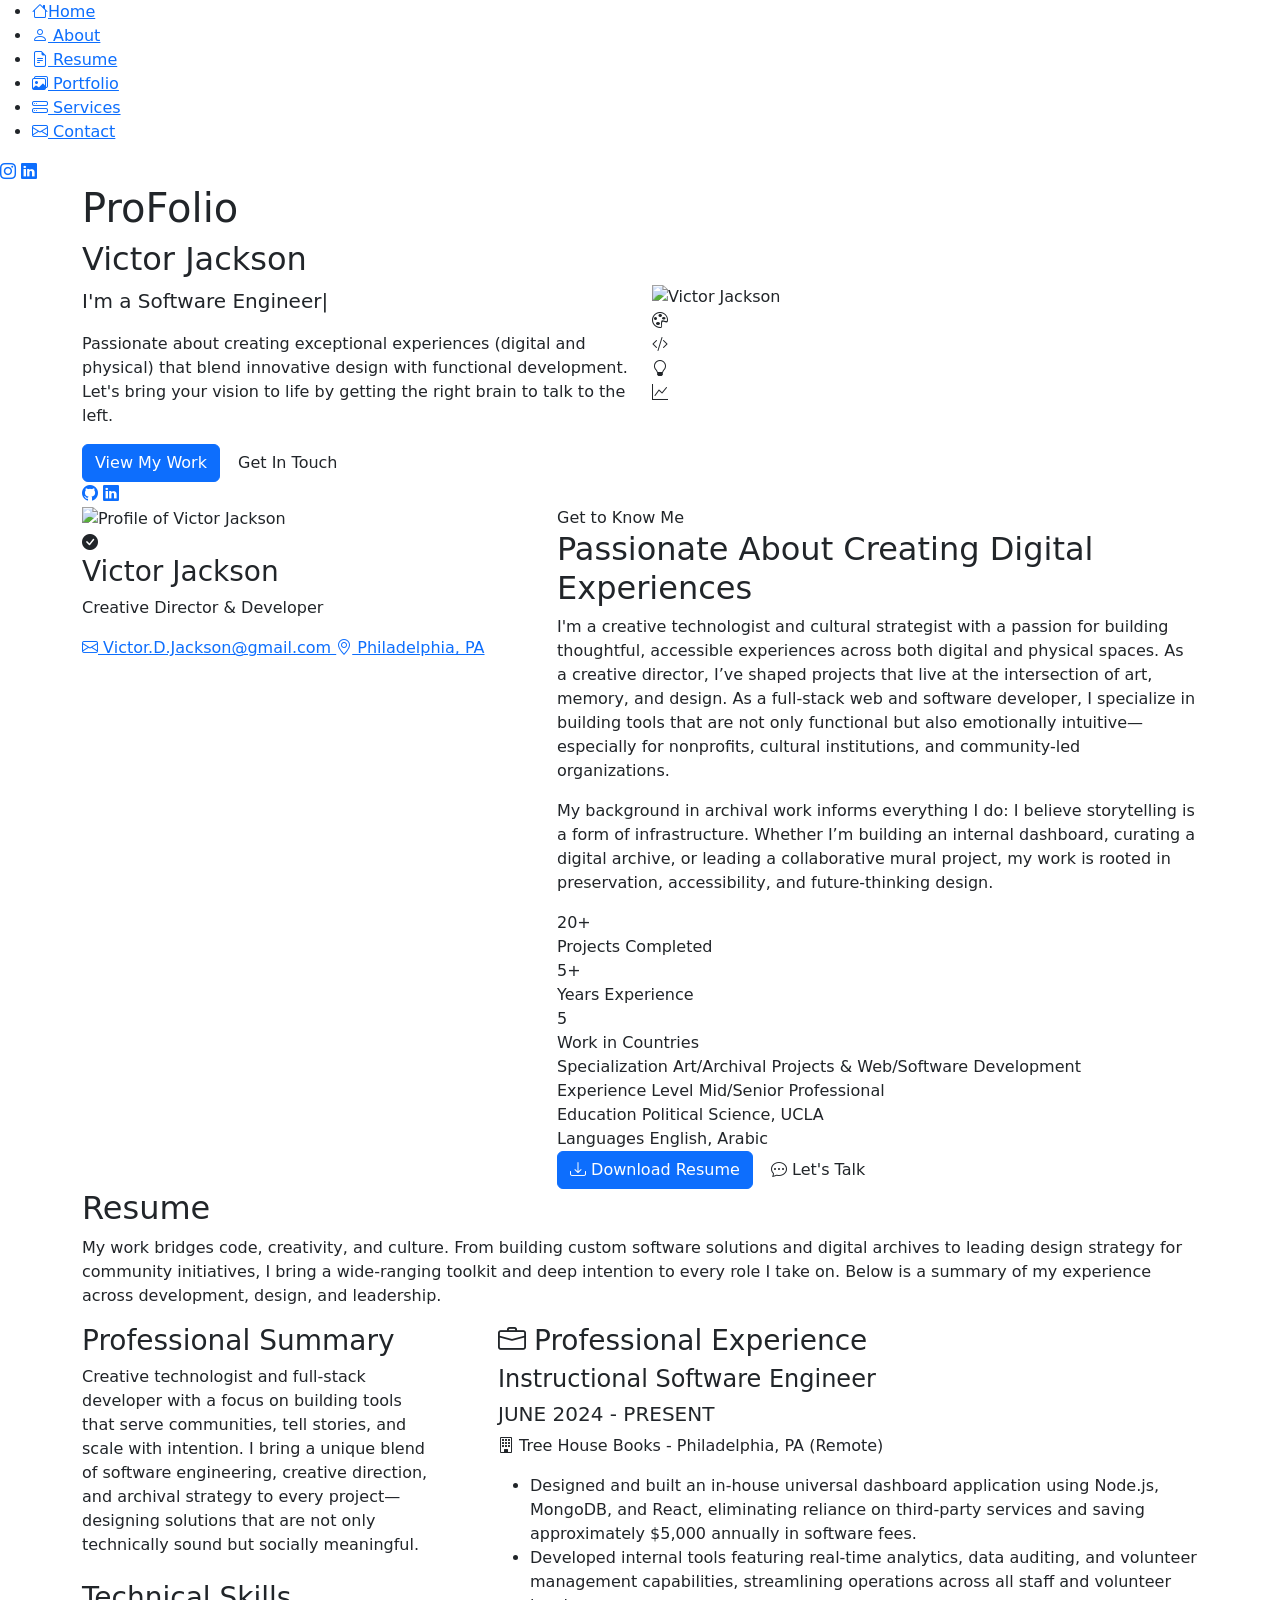
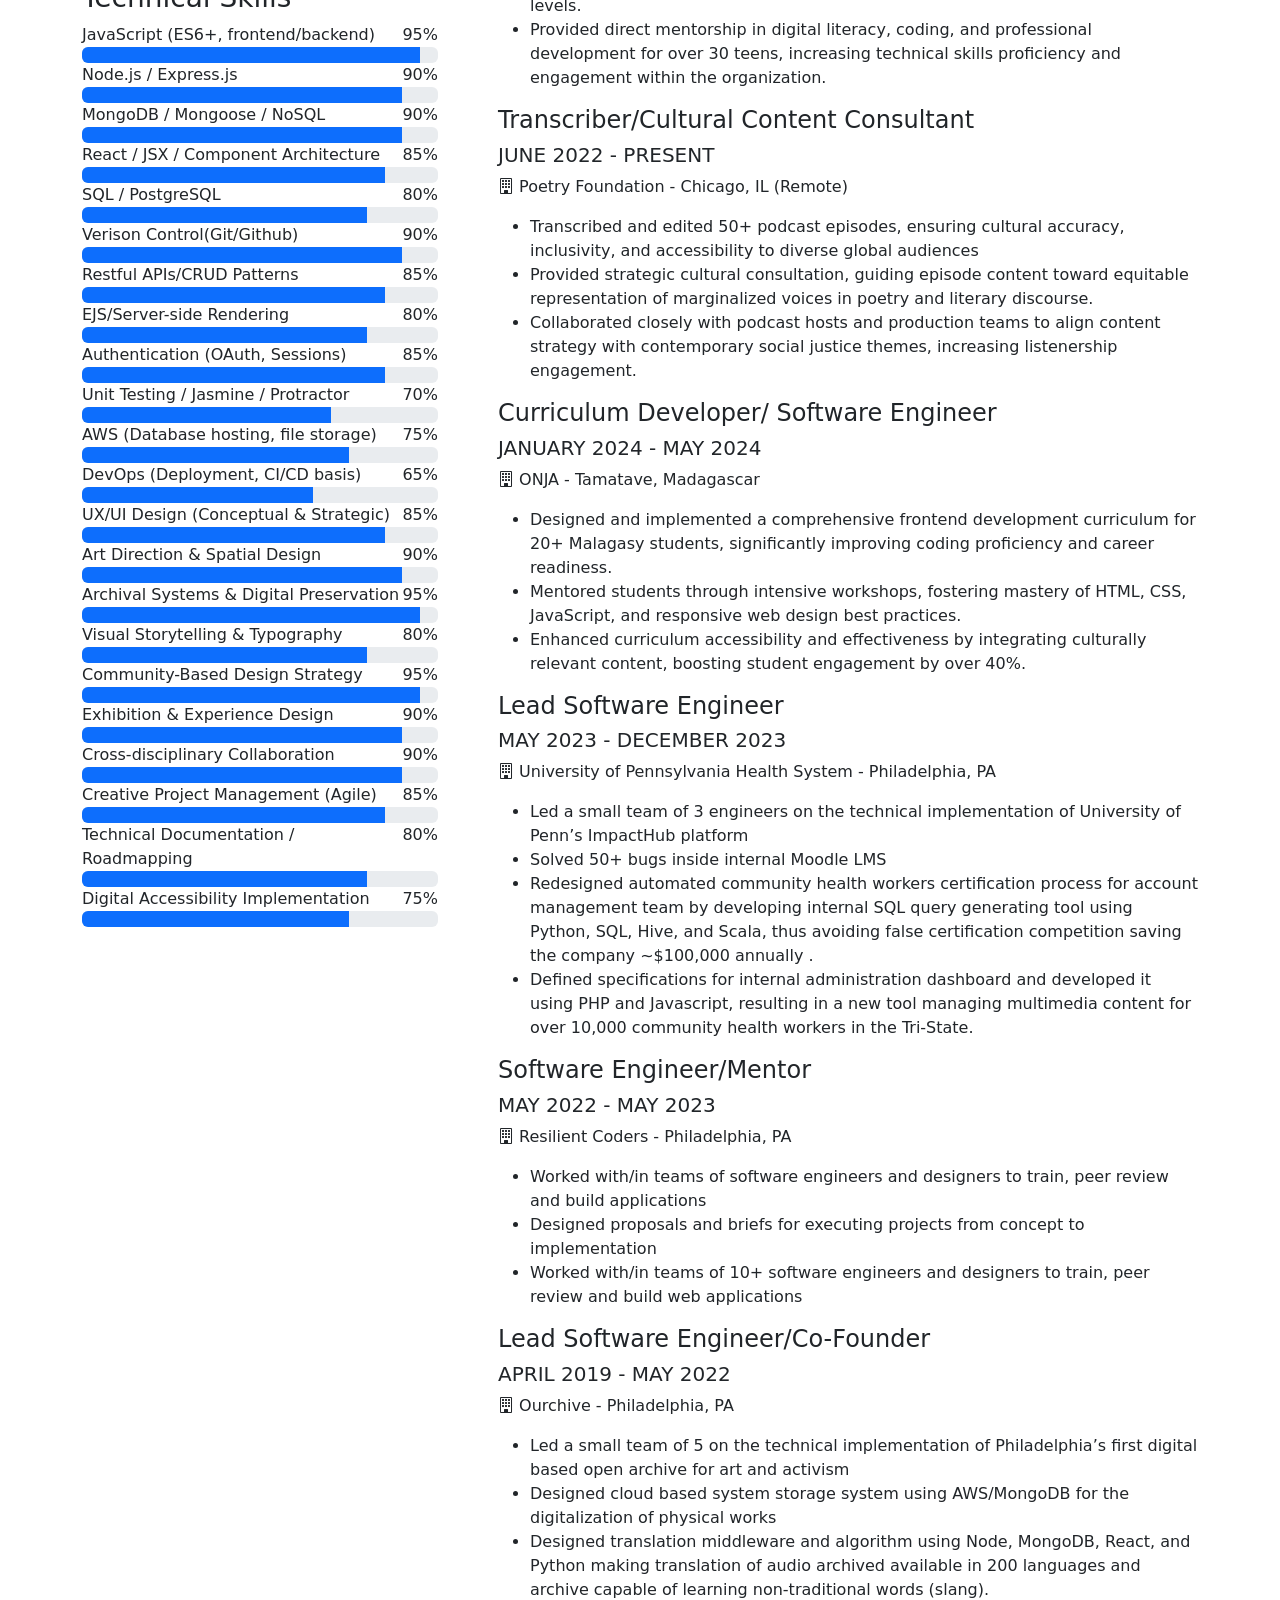
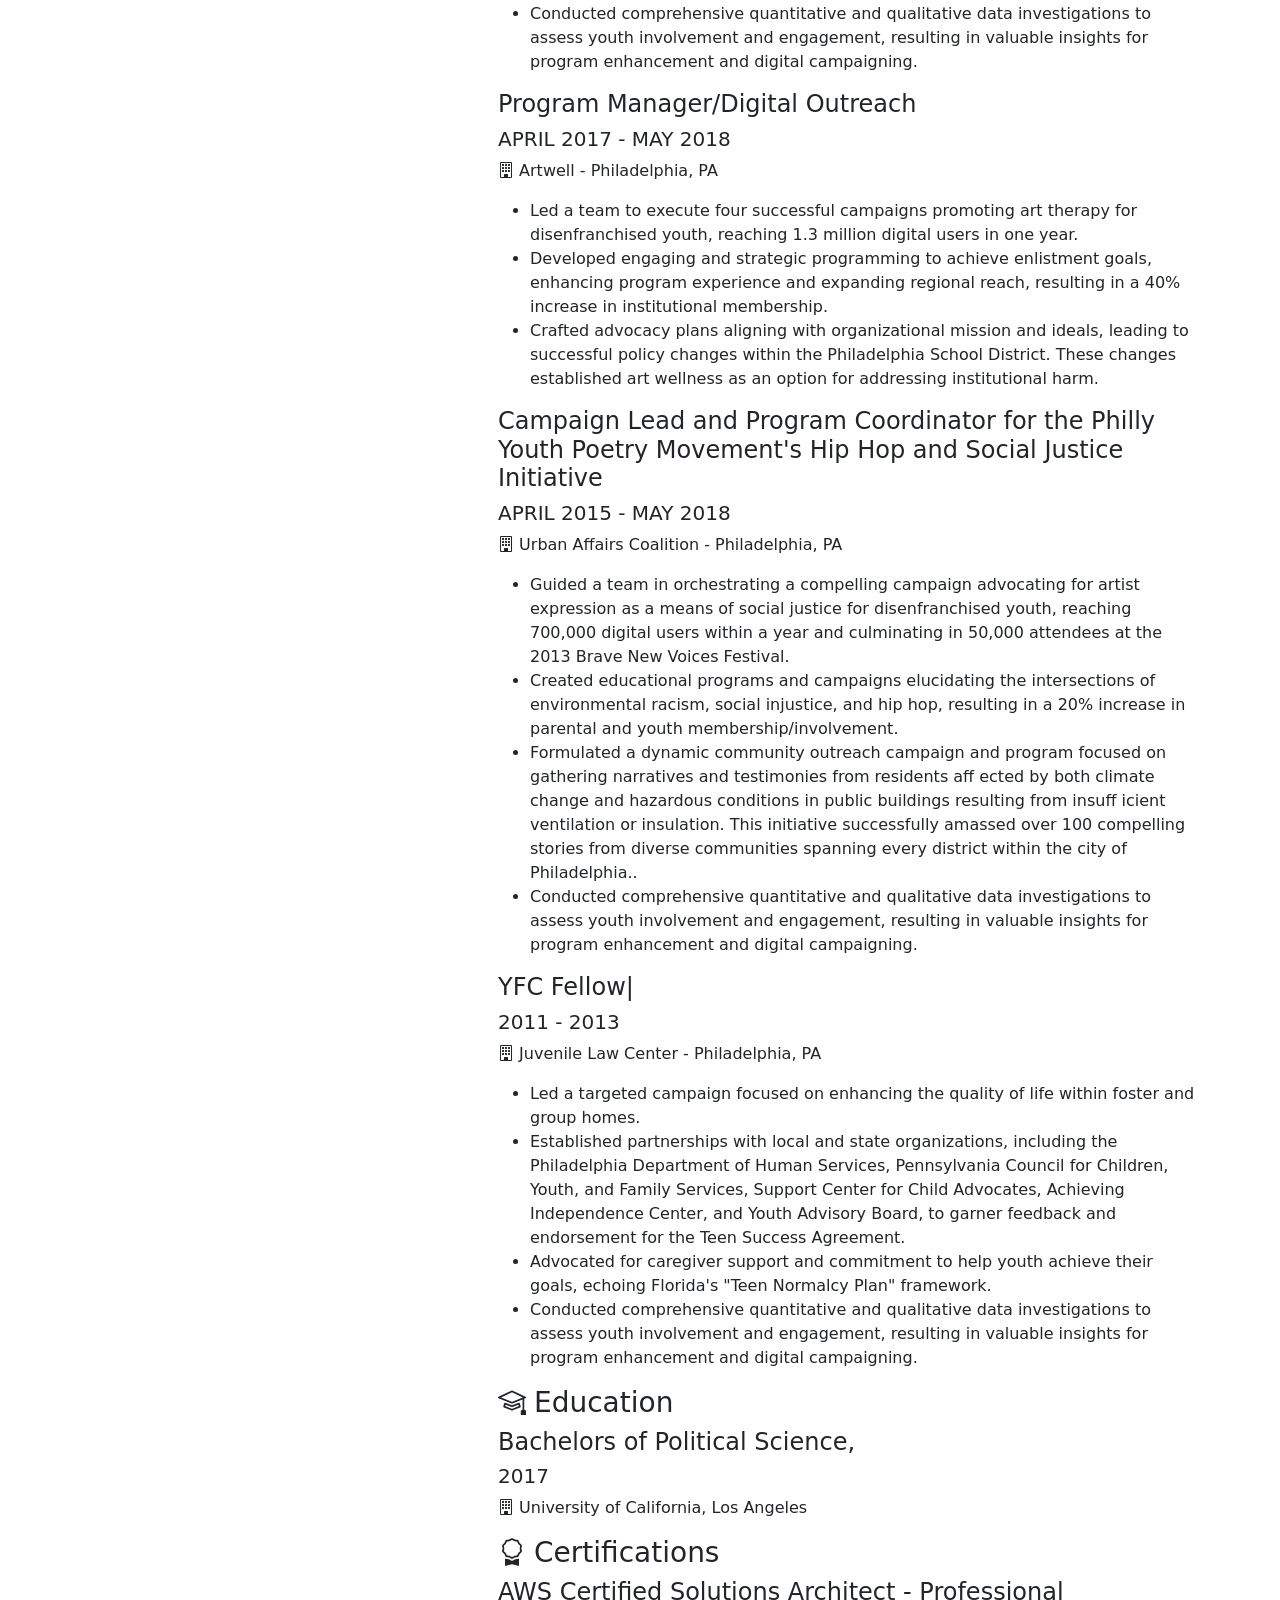
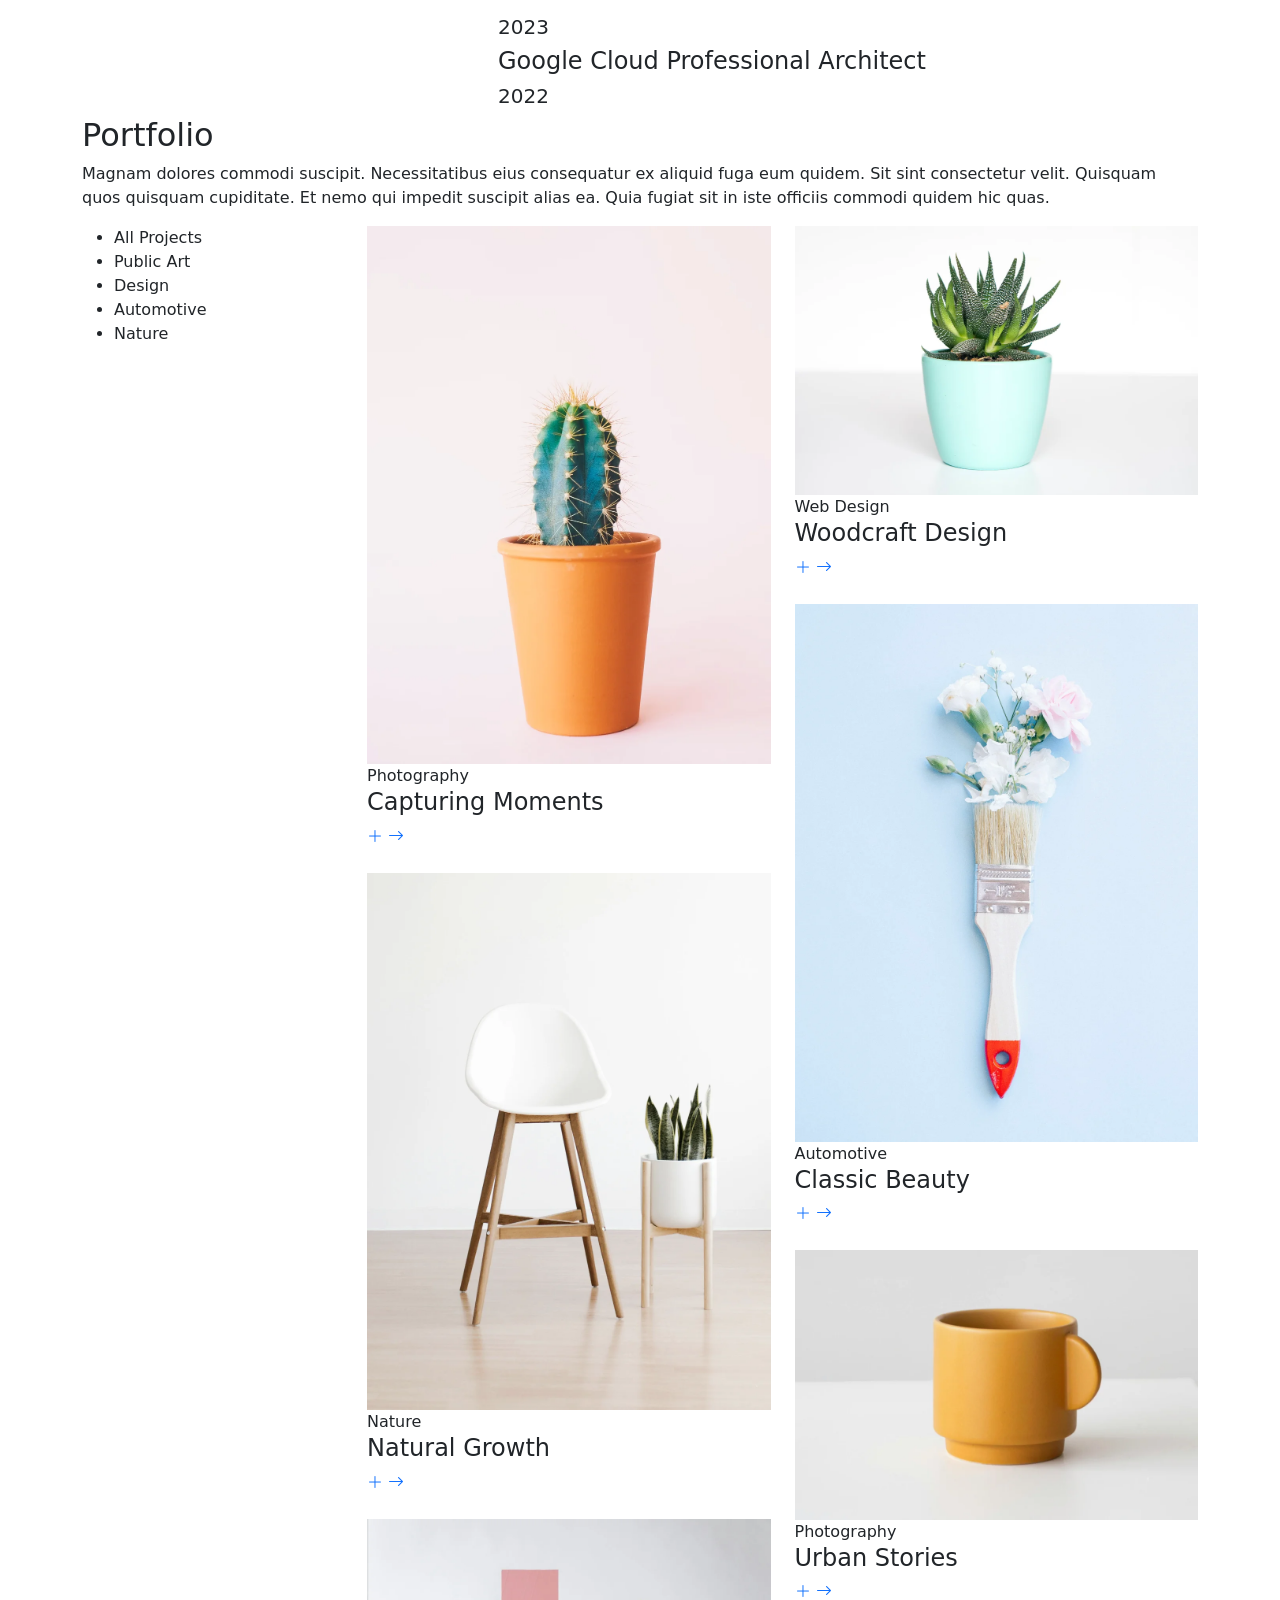
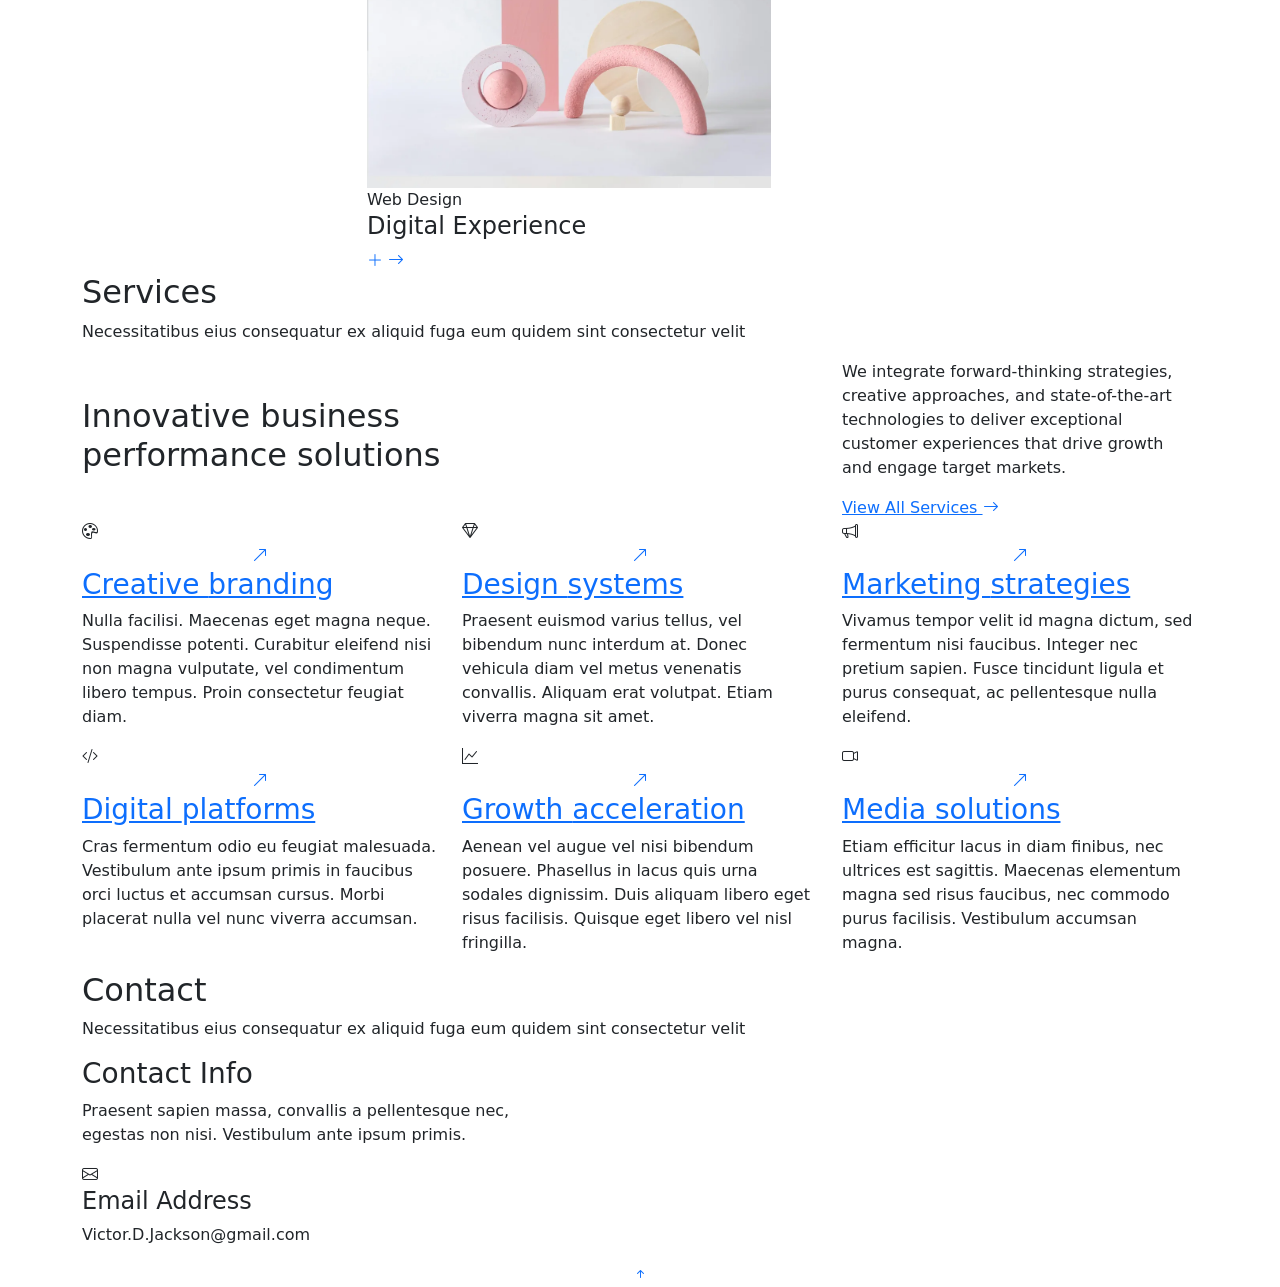
==== index.html @ 91a75615 "2025 professional site" ====
<!DOCTYPE html>
<html lang="en">
  <head>
    <meta charset="utf-8" />
    <meta content="width=device-width, initial-scale=1.0" name="viewport" />
    <title>Victor Jackson's Portfolio</title>
    <meta name="description" content="" />
    <meta name="keywords" content="" />

    <!-- Favicons -->
    <link href="assets/img/favicon.png" rel="icon" />
    <link href="assets/img/apple-touch-icon.png" rel="apple-touch-icon" />

    <!-- Fonts -->
    <link href="https://fonts.googleapis.com" rel="preconnect" />
    <link href="https://fonts.gstatic.com" rel="preconnect" crossorigin />
    <link
      href="https://fonts.googleapis.com/css2?family=Roboto:ital,wght@0,100;0,300;0,400;0,500;0,700;0,900;1,100;1,300;1,400;1,500;1,700;1,900&family=Ubuntu:ital,wght@0,300;0,400;0,500;0,700;1,300;1,400;1,500;1,700&family=Nunito:ital,wght@0,200;0,300;0,400;0,500;0,600;0,700;0,800;0,900;1,200;1,300;1,400;1,500;1,600;1,700;1,800;1,900&display=swap"
      rel="stylesheet"
    />

    <!-- Vendor CSS Files -->
    <link
      href="assets/vendor/bootstrap/css/bootstrap.min.css"
      rel="stylesheet"
    />
    <link
      href="assets/vendor/bootstrap-icons/bootstrap-icons.css"
      rel="stylesheet"
    />
    <link href="assets/vendor/aos/aos.css" rel="stylesheet" />
    <link
      href="assets/vendor/glightbox/css/glightbox.min.css"
      rel="stylesheet"
    />
    <link href="assets/vendor/swiper/swiper-bundle.min.css" rel="stylesheet" />

    <!-- Main CSS File -->
    <link href="assets/css/main.css" rel="stylesheet" />
  </head>

  <body class="index-page">
    <header
      id="header"
      class="header dark-background d-flex flex-column justify-content-center"
    >
      <i class="header-toggle d-xl-none bi bi-list"></i>

      <div class="header-container d-flex flex-column align-items-start">
        <nav id="navmenu" class="navmenu">
          <ul>
            <li>
              <a href="#hero" class="active"
                ><i class="bi bi-house navicon"></i>Home</a
              >
            </li>
            <li>
              <a href="#about"><i class="bi bi-person navicon"></i> About</a>
            </li>
            <li>
              <a href="#resume"
                ><i class="bi bi-file-earmark-text navicon"></i> Resume</a
              >
            </li>
            <li>
              <a href="#portfolio"
                ><i class="bi bi-images navicon"></i> Portfolio</a
              >
            </li>
            <li>
              <a href="#services"
                ><i class="bi bi-hdd-stack navicon"></i> Services</a
              >
            </li>
            <li>
              <a href="#contact"
                ><i class="bi bi-envelope navicon"></i> Contact</a
              >
            </li>
          </ul>
        </nav>

        <div class="social-links text-center">
          <a
            href="https://www.instagram.com/muslimgraffiti/?hl=en"
            class="instagram"
            ><i class="bi bi-instagram"></i
          ></a>

          <a href="https://www.linkedin.com/in/victordjackson/" class="linkedin"
            ><i class="bi bi-linkedin"></i
          ></a>
        </div>
      </div>
    </header>

    <main class="main">
      <!-- Hero Section -->
      <section id="hero" class="hero section">
        <div class="background-elements">
          <div class="bg-circle circle-1"></div>
          <div class="bg-circle circle-2"></div>
        </div>

        <div class="hero-content">
          <div class="container">
            <div class="row align-items-center">
              <div class="col-lg-6" data-aos="fade-right" data-aos-delay="100">
                <div class="hero-text">
                  <h1>Pro<span class="accent-text">Folio</span></h1>
                  <h2>Victor Jackson</h2>
                  <p class="lead">
                    I'm a
                    <span
                      class="typed"
                      data-typed-items="Software Engineer, Web Developer, Mentor, Creative Director, Technical Educator, Designer"
                    ></span>
                  </p>
                  <p class="description">
                    Passionate about creating exceptional experiences (digital and physical)
                    that blend innovative design with functional development.
                    Let's bring your vision to life by getting the right brain
                    to talk to the left.
                  </p>

                  <div class="hero-actions">
                    <a href="#portfolio" class="btn btn-primary"
                      >View My Work</a
                    >
                    <a href="#contact" class="btn btn-outline">Get In Touch</a>
                  </div>

                  <div class="social-links">
                    <a href="https://github.com/VictorAzizJ"
                      ><i class="bi bi-github"></i
                    ></a>
                    <a href="https://www.linkedin.com/in/victordjackson/"
                      ><i class="bi bi-linkedin"></i
                    ></a>
                  </div>
                </div>
              </div>

              <div class="col-lg-6" data-aos="fade-left" data-aos-delay="200">
                <div class="hero-visual">
                  <div class="profile-container">
                    <div class="profile-background"></div>
                    <img
                      src="assets\img\profile\victorjacksonheadshot.JPG"
                      alt="Victor Jackson"
                      class="profile-image"
                    />
                    <div class="floating-elements">
                      <div class="floating-icon icon-1">
                        <i class="bi bi-palette"></i>
                      </div>
                      <div class="floating-icon icon-2">
                        <i class="bi bi-code-slash"></i>
                      </div>
                      <div class="floating-icon icon-3">
                        <i class="bi bi-lightbulb"></i>
                      </div>
                      <div class="floating-icon icon-4">
                        <i class="bi bi-graph-up"></i>
                      </div>
                    </div>
                  </div>
                </div>
              </div>
            </div>
          </div>
        </div>
      </section>
      <!-- /Hero Section -->

      <!-- About Section -->
      <section id="about" class="about section">
        <div class="container" data-aos="fade-up" data-aos-delay="100">
          <div class="row">
            <div class="col-lg-5" data-aos="zoom-in" data-aos-delay="200">
              <div class="profile-card">
                <div class="profile-header">
                  <div class="profile-image">
                    <img
                      src="assets\img\profile\victorjacksonprofile.JPG"
                      alt="Profile of Victor Jackson"
                      class="img-fluid"
                    />
                  </div>
                  <div class="profile-badge">
                    <i class="bi bi-check-circle-fill"></i>
                  </div>
                </div>

                <div class="profile-content">
                  <h3>Victor Jackson</h3>
                  <p class="profession">Creative Director &amp; Developer</p>

                  <div class="contact-links">
                    <a
                      href="mailto:Victor.D.Jackson@gmail.com"
                      class="contact-item"
                    >
                      <i class="bi bi-envelope"></i>
                      Victor.D.Jackson@gmail.com
                    </a>
                    <a href="#" class="contact-item">
                      <i class="bi bi-geo-alt"></i>
                      Philadelphia, PA
                    </a>
                  </div>
                </div>
              </div>
            </div>

            <div class="col-lg-7" data-aos="fade-left" data-aos-delay="300">
              <div class="about-content">
                <div class="section-header">
                  <span class="badge-text">Get to Know Me</span>
                  <h2>Passionate About Creating Digital Experiences</h2>
                </div>

                <div class="description">
                  <p>
                    I'm a creative technologist and cultural strategist with a
                    passion for building thoughtful, accessible experiences
                    across both digital and physical spaces. As a creative
                    director, I’ve shaped projects that live at the intersection
                    of art, memory, and design. As a full-stack web and software
                    developer, I specialize in building tools that are not only
                    functional but also emotionally intuitive—especially for
                    nonprofits, cultural institutions, and community-led
                    organizations.
                  </p>

                  <p>
                    My background in archival work informs everything I do: I
                    believe storytelling is a form of infrastructure. Whether
                    I’m building an internal dashboard, curating a digital
                    archive, or leading a collaborative mural project, my work
                    is rooted in preservation, accessibility, and
                    future-thinking design.
                  </p>
                </div>

                <div class="stats-grid">
                  <div class="stat-item">
                    <div class="stat-number">20+</div>
                    <div class="stat-label">Projects Completed</div>
                  </div>
                  <div class="stat-item">
                    <div class="stat-number">5+</div>
                    <div class="stat-label">Years Experience</div>
                  </div>
                  <div class="stat-item">
                    <div class="stat-number">5</div>
                    <div class="stat-label">Work in Countries</div>
                  </div>
                </div>

                <div class="details-grid">
                  <div class="detail-row">
                    <div class="detail-item">
                      <span class="detail-label">Specialization</span>
                      <span class="detail-value"
                        >Art/Archival Projects &amp; Web/Software
                        Development</span
                      >
                    </div>
                    <div class="detail-item">
                      <span class="detail-label">Experience Level</span>
                      <span class="detail-value">Mid/Senior Professional</span>
                    </div>
                  </div>
                  <div class="detail-row">
                    <div class="detail-item">
                      <span class="detail-label">Education</span>
                      <span class="detail-value">Political Science, UCLA</span>
                    </div>
                    <div class="detail-item">
                      <span class="detail-label">Languages</span>
                      <span class="detail-value">English, Arabic</span>
                    </div>
                  </div>
                </div>

                <div class="cta-section">
                  <a
                    href="assets\Victor Jackson's  Resume.pdf"
                    class="btn btn-primary"
                  >
                    <i class="bi bi-download"></i>
                    Download Resume
                  </a>
                  <a href="#" class="btn btn-outline">
                    <i class="bi bi-chat-dots"></i>
                    Let's Talk
                  </a>
                </div>
              </div>
            </div>
          </div>
        </div>
      </section>
      <!-- /About Section -->

      <!-- Resume Section -->
      <section id="resume" class="resume section">
        <!-- Section Title -->
        <div class="container section-title" data-aos="fade-up">
          <h2>Resume</h2>
          <p>
            My work bridges code, creativity, and culture. From building custom
            software solutions and digital archives to leading design strategy
            for community initiatives, I bring a wide-ranging toolkit and deep
            intention to every role I take on. Below is a summary of my
            experience across development, design, and leadership.
          </p>
        </div>
        <!-- End Section Title -->

        <div class="container" data-aos="fade-up" data-aos-delay="100">
          <div class="row gy-4">
            <!-- Left column with summary and contact -->
            <div class="col-lg-4">
              <div
                class="resume-side"
                data-aos="fade-right"
                data-aos-delay="100"
              >
                <h3>Professional Summary</h3>
                <p>
                  Creative technologist and full-stack developer with a focus on
                  building tools that serve communities, tell stories, and scale
                  with intention. I bring a unique blend of software
                  engineering, creative direction, and archival strategy to
                  every project—designing solutions that are not only
                  technically sound but socially meaningful.
                </p>

                <div class="skills-animation mt-4">
                  <h3>Technical Skills</h3>
                  <div class="skill-item">
                    <div class="d-flex justify-content-between">
                      <span>JavaScript (ES6+, frontend/backend)</span>
                      <span>95%</span>
                    </div>
                    <div class="progress">
                      <div
                        class="progress-bar"
                        role="progressbar"
                        aria-valuenow="95"
                        aria-valuemin="0"
                        aria-valuemax="100"
                      ></div>
                    </div>
                  </div>

                  <div class="skill-item">
                    <div class="d-flex justify-content-between">
                      <span>Node.js / Express.js</span>
                      <span>90%</span>
                    </div>
                    <div class="progress">
                      <div
                        class="progress-bar"
                        role="progressbar"
                        aria-valuenow="90"
                        aria-valuemin="0"
                        aria-valuemax="100"
                      ></div>
                    </div>
                  </div>

                  <div class="skill-item">
                    <div class="d-flex justify-content-between">
                      <span>MongoDB / Mongoose / NoSQL</span>
                      <span>90%</span>
                    </div>
                    <div class="progress">
                      <div
                        class="progress-bar"
                        role="progressbar"
                        aria-valuenow="90"
                        aria-valuemin="0"
                        aria-valuemax="100"
                      ></div>
                    </div>
                  </div>

                  <div class="skill-item">
                    <div class="d-flex justify-content-between">
                      <span>React / JSX / Component Architecture</span>
                      <span>85%</span>
                    </div>
                    <div class="progress">
                      <div
                        class="progress-bar"
                        role="progressbar"
                        aria-valuenow="85"
                        aria-valuemin="0"
                        aria-valuemax="100"
                      ></div>
                    </div>
                  </div>

                  <div class="skill-item">
                    <div class="d-flex justify-content-between">
                      <span>SQL / PostgreSQL</span>
                      <span>80%</span>
                    </div>
                    <div class="progress">
                      <div
                        class="progress-bar"
                        role="progressbar"
                        aria-valuenow="80"
                        aria-valuemin="0"
                        aria-valuemax="100"
                      ></div>
                    </div>
                  </div>

                  <div class="skill-item">
                    <div class="d-flex justify-content-between">
                      <span>Verison Control(Git/Github)</span>
                      <span>90%</span>
                    </div>
                    <div class="progress">
                      <div
                        class="progress-bar"
                        role="progressbar"
                        aria-valuenow="90"
                        aria-valuemin="0"
                        aria-valuemax="100"
                      ></div>
                    </div>
                  </div>

                  <div class="skill-item">
                    <div class="d-flex justify-content-between">
                      <span>Restful APIs/CRUD Patterns</span>
                      <span>85%</span>
                    </div>
                    <div class="progress">
                      <div
                        class="progress-bar"
                        role="progressbar"
                        aria-valuenow="85"
                        aria-valuemin="0"
                        aria-valuemax="100"
                      ></div>
                    </div>
                  </div>

                  <div class="skill-item">
                    <div class="d-flex justify-content-between">
                      <span>EJS/Server-side Rendering</span>
                      <span>80%</span>
                    </div>
                    <div class="progress">
                      <div
                        class="progress-bar"
                        role="progressbar"
                        aria-valuenow="80"
                        aria-valuemin="0"
                        aria-valuemax="100"
                      ></div>
                    </div>
                  </div>

                  <div class="skill-item">
                    <div class="d-flex justify-content-between">
                      <span>Authentication (OAuth, Sessions)</span>
                      <span>85%</span>
                    </div>
                    <div class="progress">
                      <div
                        class="progress-bar"
                        role="progressbar"
                        aria-valuenow="85"
                        aria-valuemin="0"
                        aria-valuemax="100"
                      ></div>
                    </div>
                  </div>

                  <div class="skill-item">
                    <div class="d-flex justify-content-between">
                      <span>Unit Testing / Jasmine / Protractor</span>
                      <span>70%</span>
                    </div>
                    <div class="progress">
                      <div
                        class="progress-bar"
                        role="progressbar"
                        aria-valuenow="70"
                        aria-valuemin="0"
                        aria-valuemax="100"
                      ></div>
                    </div>
                  </div>

                  <div class="skill-item">
                    <div class="d-flex justify-content-between">
                      <span>AWS (Database hosting, file storage)</span>
                      <span>75%</span>
                    </div>
                    <div class="progress">
                      <div
                        class="progress-bar"
                        role="progressbar"
                        aria-valuenow="75"
                        aria-valuemin="0"
                        aria-valuemax="100"
                      ></div>
                    </div>
                  </div>

                  <div class="skill-item">
                    <div class="d-flex justify-content-between">
                      <span>DevOps (Deployment, CI/CD basis)</span>
                      <span>65%</span>
                    </div>
                    <div class="progress">
                      <div
                        class="progress-bar"
                        role="progressbar"
                        aria-valuenow="65"
                        aria-valuemin="0"
                        aria-valuemax="100"
                      ></div>
                    </div>
                  </div>

                  <div class="skill-item">
                    <div class="d-flex justify-content-between">
                      <span>UX/UI Design (Conceptual & Strategic)</span>
                      <span>85%</span>
                    </div>
                    <div class="progress">
                      <div
                        class="progress-bar"
                        role="progressbar"
                        aria-valuenow="85"
                        aria-valuemin="0"
                        aria-valuemax="100"
                      ></div>
                    </div>
                  </div>

                  <div class="skill-item">
                    <div class="d-flex justify-content-between">
                      <span>Art Direction & Spatial Design</span>
                      <span>90%</span>
                    </div>
                    <div class="progress">
                      <div
                        class="progress-bar"
                        role="progressbar"
                        aria-valuenow="90"
                        aria-valuemin="0"
                        aria-valuemax="100"
                      ></div>
                    </div>
                  </div>

                  <div class="skill-item">
                    <div class="d-flex justify-content-between">
                      <span>Archival Systems & Digital Preservation</span>
                      <span>95%</span>
                    </div>
                    <div class="progress">
                      <div
                        class="progress-bar"
                        role="progressbar"
                        aria-valuenow="95"
                        aria-valuemin="0"
                        aria-valuemax="100"
                      ></div>
                    </div>
                  </div>

                  <div class="skill-item">
                    <div class="d-flex justify-content-between">
                      <span>Visual Storytelling & Typography</span>
                      <span>80%</span>
                    </div>
                    <div class="progress">
                      <div
                        class="progress-bar"
                        role="progressbar"
                        aria-valuenow="80"
                        aria-valuemin="0"
                        aria-valuemax="100"
                      ></div>
                    </div>
                  </div>

                  <div class="skill-item">
                    <div class="d-flex justify-content-between">
                      <span>Community-Based Design Strategy</span>
                      <span>95%</span>
                    </div>
                    <div class="progress">
                      <div
                        class="progress-bar"
                        role="progressbar"
                        aria-valuenow="95"
                        aria-valuemin="0"
                        aria-valuemax="100"
                      ></div>
                    </div>
                  </div>

                  <div class="skill-item">
                    <div class="d-flex justify-content-between">
                      <span>Exhibition & Experience Design</span>
                      <span>90%</span>
                    </div>
                    <div class="progress">
                      <div
                        class="progress-bar"
                        role="progressbar"
                        aria-valuenow="90"
                        aria-valuemin="0"
                        aria-valuemax="100"
                      ></div>
                    </div>
                  </div>

                  <div class="skill-item">
                    <div class="d-flex justify-content-between">
                      <span>Cross-disciplinary Collaboration</span>
                      <span>90%</span>
                    </div>
                    <div class="progress">
                      <div
                        class="progress-bar"
                        role="progressbar"
                        aria-valuenow="90"
                        aria-valuemin="0"
                        aria-valuemax="100"
                      ></div>
                    </div>
                  </div>

                  <div class="skill-item">
                    <div class="d-flex justify-content-between">
                      <span>Creative Project Management (Agile)</span>
                      <span>85%</span>
                    </div>
                    <div class="progress">
                      <div
                        class="progress-bar"
                        role="progressbar"
                        aria-valuenow="85"
                        aria-valuemin="0"
                        aria-valuemax="100"
                      ></div>
                    </div>
                  </div>

                  <div class="skill-item">
                    <div class="d-flex justify-content-between">
                      <span>Technical Documentation / Roadmapping</span>
                      <span>80%</span>
                    </div>
                    <div class="progress">
                      <div
                        class="progress-bar"
                        role="progressbar"
                        aria-valuenow="80"
                        aria-valuemin="0"
                        aria-valuemax="100"
                      ></div>
                    </div>
                  </div>

                  <div class="skill-item">
                    <div class="d-flex justify-content-between">
                      <span>Digital Accessibility Implementation</span>
                      <span>75%</span>
                    </div>
                    <div class="progress">
                      <div
                        class="progress-bar"
                        role="progressbar"
                        aria-valuenow="75"
                        aria-valuemin="0"
                        aria-valuemax="100"
                      ></div>
                    </div>
                  </div>
                </div>
              </div>
            </div>

            <!-- Right column with experience and education -->
            <div class="col-lg-8 ps-4 ps-lg-5">
              <!-- Experience Section -->
              <div class="resume-section" data-aos="fade-up">
                <h3>
                  <i class="bi bi-briefcase me-2"></i>Professional Experience
                </h3>

                <div class="resume-item">
                  <h4>Instructional Software Engineer</h4>
                  <h5>JUNE 2024 - PRESENT</h5>
                  <p class="company">
                    <i class="bi bi-building"></i> Tree House Books -
                    Philadelphia, PA (Remote)
                  </p>
                  <ul>
                    <li>
                      Designed and built an in-house universal dashboard
                      application using Node.js, MongoDB, and React, eliminating
                      reliance on third-party services and saving approximately
                      $5,000 annually in software fees.
                    </li>
                    <li>
                      Developed internal tools featuring real-time analytics,
                      data auditing, and volunteer management capabilities,
                      streamlining operations across all staff and volunteer
                      levels.
                    </li>
                    <li>
                      Provided direct mentorship in digital literacy, coding,
                      and professional development for over 30 teens, increasing
                      technical skills proficiency and engagement within the
                      organization.
                    </li>
                  </ul>
                </div>

                <div class="resume-item">
                  <h4>Transcriber/Cultural Content Consultant</h4>
                  <h5>JUNE 2022 - PRESENT</h5>
                  <p class="company">
                    <i class="bi bi-building"></i> Poetry Foundation - Chicago,
                    IL (Remote)
                  </p>
                  <ul>
                    <li>
                      Transcribed and edited 50+ podcast episodes, ensuring
                      cultural accuracy, inclusivity, and accessibility to
                      diverse global audiences
                    </li>
                    <li>
                      Provided strategic cultural consultation, guiding episode
                      content toward equitable representation of marginalized
                      voices in poetry and literary discourse.
                    </li>
                    <li>
                      Collaborated closely with podcast hosts and production
                      teams to align content strategy with contemporary social
                      justice themes, increasing listenership engagement.
                    </li>
                  </ul>
                </div>

                <div class="resume-item">
                  <h4>Curriculum Developer/ Software Engineer</h4>
                  <h5>JANUARY 2024 - MAY 2024</h5>
                  <p class="company">
                    <i class="bi bi-building"></i> ONJA - Tamatave, Madagascar
                  </p>
                  <ul>
                    <li>
                      Designed and implemented a comprehensive frontend
                      development curriculum for 20+ Malagasy students,
                      significantly improving coding proficiency and career
                      readiness.
                    </li>
                    <li>
                      Mentored students through intensive workshops, fostering
                      mastery of HTML, CSS, JavaScript, and responsive web
                      design best practices.
                    </li>
                    <li>
                      Enhanced curriculum accessibility and effectiveness by
                      integrating culturally relevant content, boosting student
                      engagement by over 40%.
                    </li>
                  </ul>
                </div>

                <div class="resume-item">
                  <h4>Lead Software Engineer</h4>
                  <h5>MAY 2023 - DECEMBER 2023</h5>
                  <p class="company">
                    <i class="bi bi-building"></i> University of Pennsylvania
                    Health System - Philadelphia, PA
                  </p>
                  <ul>
                    <li>
                      Led a small team of 3 engineers on the technical
                      implementation of University of Penn’s ImpactHub platform
                    </li>
                    <li>Solved 50+ bugs inside internal Moodle LMS</li>
                    <li>
                      Redesigned automated community health workers
                      certification process for account management team by
                      developing internal SQL query generating tool using
                      Python, SQL, Hive, and Scala, thus avoiding false
                      certification competition saving the company ~$100,000
                      annually .
                    </li>
                    <li>
                      Defined specifications for internal administration
                      dashboard and developed it using PHP and Javascript,
                      resulting in a new tool managing multimedia content for
                      over 10,000 community health workers in the Tri-State.
                    </li>
                  </ul>
                </div>

                <div class="resume-item">
                  <h4>Software Engineer/Mentor</h4>
                  <h5>MAY 2022 - MAY 2023</h5>
                  <p class="company">
                    <i class="bi bi-building"></i> Resilient Coders -
                    Philadelphia, PA
                  </p>
                  <ul>
                    <li>
                      Worked with/in teams of software engineers and designers
                      to train, peer review and build applications
                    </li>
                    <li>
                      Designed proposals and briefs for executing projects from
                      concept to implementation
                    </li>
                    <li>
                      Worked with/in teams of 10+ software engineers and
                      designers to train, peer review and build web applications
                    </li>
                  </ul>
                </div>

                <div class="resume-item">
                  <h4>Lead Software Engineer/Co-Founder</h4>
                  <h5>APRIL 2019 - MAY 2022</h5>
                  <p class="company">
                    <i class="bi bi-building"></i> Ourchive - Philadelphia, PA
                  </p>
                  <ul>
                    <li>
                      Led a small team of 5 on the technical implementation of
                      Philadelphia’s first digital based open archive for art
                      and activism
                    </li>
                    <li>
                      Designed cloud based system storage system using
                      AWS/MongoDB for the digitalization of physical works
                    </li>
                    <li>
                      Designed translation middleware and algorithm using Node,
                      MongoDB, React, and Python making translation of audio
                      archived available in 200 languages and archive capable of
                      learning non-traditional words (slang).
                    </li>
                    <li>
                      Conducted comprehensive quantitative and qualitative data
                      investigations to assess youth involvement and engagement,
                      resulting in valuable insights for program enhancement and
                      digital campaigning.
                    </li>
                  </ul>
                </div>

                <div class="resume-item">
                  <h4>Program Manager/Digital Outreach</h4>
                  <h5>APRIL 2017 - MAY 2018</h5>
                  <p class="company">
                    <i class="bi bi-building"></i> Artwell - Philadelphia, PA
                  </p>
                  <ul>
                    <li>
                      Led a team to execute four successful campaigns promoting
                      art therapy for disenfranchised youth, reaching 1.3
                      million digital users in one year.
                    </li>
                    <li>
                      Developed engaging and strategic programming to achieve
                      enlistment goals, enhancing program experience and
                      expanding regional reach, resulting in a 40% increase in
                      institutional membership.
                    </li>
                    <li>
                      Crafted advocacy plans aligning with organizational
                      mission and ideals, leading to successful policy changes
                      within the Philadelphia School District. These changes
                      established art wellness as an option for addressing
                      institutional harm.
                    </li>
                  </ul>
                </div>

                <div class="resume-item">
                  <h4>Campaign Lead and Program Coordinator for the Philly Youth Poetry Movement's Hip Hop and Social Justice Initiative</h4>
                  <h5>APRIL 2015 - MAY 2018</h5>
                  <p class="company">
                    <i class="bi bi-building"></i> Urban Affairs Coalition - Philadelphia, PA
                  </p>
                  <ul>
                    <li>
                      Guided a team in orchestrating a compelling campaign advocating for artist expression as a means of social justice for disenfranchised youth, reaching 700,000 digital users within a year and culminating in 50,000 attendees at the 2013 Brave New Voices Festival.
                    </li>
                    <li>
                      Created educational programs and campaigns elucidating the intersections of environmental racism, social injustice, and hip hop, resulting in a 20% increase in parental and youth membership/involvement.
                    </li>
                    <li>
                      Formulated a dynamic community outreach campaign and program focused on gathering narratives and testimonies from residents aff ected by both climate change and hazardous conditions in public buildings resulting from insuff icient ventilation or insulation. This initiative successfully amassed over 100 compelling stories from diverse communities spanning every district within the city of Philadelphia..
                    </li>
                    <li>Conducted comprehensive quantitative and qualitative data investigations to assess youth involvement and engagement, resulting in valuable insights for program enhancement and digital campaigning.</li>
                  </ul>
                </div>

                 <div class="resume-item">
                  <h4>YFC Fellow|</h4>
                  <h5>2011 - 2013</h5>
                  <p class="company">
                    <i class="bi bi-building"></i> Juvenile Law Center - Philadelphia, PA
                  </p>
                  <ul>
                    <li>Led a targeted campaign focused on enhancing the quality of life within foster and group homes.</li>
                    <li>Established partnerships with local and state organizations, including the Philadelphia Department of Human Services, Pennsylvania Council for Children, Youth, and Family Services, Support Center for Child Advocates, Achieving Independence Center, and Youth Advisory Board, to garner feedback and endorsement for the Teen Success Agreement.</li>
                    <li>Advocated for caregiver support and commitment to help youth achieve their goals, echoing Florida's "Teen Normalcy Plan" framework.</li>
                    <li>Conducted comprehensive quantitative and qualitative data investigations to assess youth involvement and engagement, resulting in valuable insights for program enhancement and digital campaigning.</li>
                    </ul>
                </div>
              </div>

              <!-- Education Section -->
              <div
                class="resume-section"
                data-aos="fade-up"
                data-aos-delay="100"
              >
                <h3><i class="bi bi-mortarboard me-2"></i>Education</h3>

                <div class="resume-item">
                  <h4>Bachelors of Political Science,</h4>
                  <h5>2017</h5>
                  <p class="company">
                    <i class="bi bi-building"></i> University of California, Los Angeles
                  </p>
                </div>

               
              </div>

              <!-- Certifications Section -->
              <div
                class="resume-section"
                data-aos="fade-up"
                data-aos-delay="200"
              >
                <h3><i class="bi bi-award me-2"></i>Certifications</h3>

                <div class="resume-item">
                  <h4>AWS Certified Solutions Architect - Professional</h4>
                  <h5>2023</h5>
                </div>

                <div class="resume-item">
                  <h4>Google Cloud Professional Architect</h4>
                  <h5>2022</h5>
                </div>
              </div>
            </div>
          </div>
        </div>
      </section>
      <!-- /Resume Section -->

      <!-- Portfolio Section -->
      <section id="portfolio" class="portfolio section">
        <!-- Section Title -->
        <div class="container section-title" data-aos="fade-up">
          <h2>Portfolio</h2>
          <p>
            Magnam dolores commodi suscipit. Necessitatibus eius consequatur ex
            aliquid fuga eum quidem. Sit sint consectetur velit. Quisquam quos
            quisquam cupiditate. Et nemo qui impedit suscipit alias ea. Quia
            fugiat sit in iste officiis commodi quidem hic quas.
          </p>
        </div>
        <!-- End Section Title -->

        <div class="container" data-aos="fade-up" data-aos-delay="100">
          <div
            class="isotope-layout"
            data-default-filter="*"
            data-layout="masonry"
            data-sort="original-order"
          >
            <div class="row">
              <div class="col-lg-3 filter-sidebar">
                <div
                  class="filters-wrapper"
                  data-aos="fade-right"
                  data-aos-delay="150"
                >
                  <ul class="portfolio-filters isotope-filters">
                    <li data-filter="*" class="filter-active">All Projects</li>
                    <li data-filter=".filter-photography">Public Art</li>
                    <li data-filter=".filter-design">Design</li>
                    <li data-filter=".filter-automotive">Automotive</li>
                    <li data-filter=".filter-nature">Nature</li>
                  </ul>
                </div>
              </div>

              <div class="col-lg-9">
                <div
                  class="row gy-4 portfolio-container isotope-container"
                  data-aos="fade-up"
                  data-aos-delay="200"
                >
                  <div
                    class="col-lg-6 col-md-6 portfolio-item isotope-item filter-photography"
                  >
                    <div class="portfolio-wrap">
                      <img
                        src="assets/img/portfolio/portfolio-portrait-1.webp"
                        class="img-fluid"
                        alt="Portfolio Image"
                        loading="lazy"
                      />
                      <div class="portfolio-info">
                        <div class="content">
                          <span class="category">Photography</span>
                          <h4>Capturing Moments</h4>
                          <div class="portfolio-links">
                            <a
                              href="assets/img/portfolio/portfolio-portrait-1.webp"
                              class="glightbox"
                              title="Capturing Moments"
                              ><i class="bi bi-plus-lg"></i
                            ></a>
                            <a
                              href="portfolio-details.html"
                              title="More Details"
                              ><i class="bi bi-arrow-right"></i
                            ></a>
                          </div>
                        </div>
                      </div>
                    </div>
                  </div>
                  <!-- End Portfolio Item -->

                  <div
                    class="col-lg-6 col-md-6 portfolio-item isotope-item filter-design"
                  >
                    <div class="portfolio-wrap">
                      <img
                        src="assets/img/portfolio/portfolio-2.webp"
                        class="img-fluid"
                        alt="Portfolio Image"
                        loading="lazy"
                      />
                      <div class="portfolio-info">
                        <div class="content">
                          <span class="category">Web Design</span>
                          <h4>Woodcraft Design</h4>
                          <div class="portfolio-links">
                            <a
                              href="assets/img/portfolio/portfolio-2.webp"
                              class="glightbox"
                              title="Woodcraft Design"
                              ><i class="bi bi-plus-lg"></i
                            ></a>
                            <a
                              href="portfolio-details.html"
                              title="More Details"
                              ><i class="bi bi-arrow-right"></i
                            ></a>
                          </div>
                        </div>
                      </div>
                    </div>
                  </div>
                  <!-- End Portfolio Item -->

                  <div
                    class="col-lg-6 col-md-6 portfolio-item isotope-item filter-automotive"
                  >
                    <div class="portfolio-wrap">
                      <img
                        src="assets/img/portfolio/portfolio-portrait-2.webp"
                        class="img-fluid"
                        alt="Portfolio Image"
                        loading="lazy"
                      />
                      <div class="portfolio-info">
                        <div class="content">
                          <span class="category">Automotive</span>
                          <h4>Classic Beauty</h4>
                          <div class="portfolio-links">
                            <a
                              href="assets/img/portfolio/portfolio-portrait-2.webp"
                              class="glightbox"
                              title="Classic Beauty"
                              ><i class="bi bi-plus-lg"></i
                            ></a>
                            <a
                              href="portfolio-details.html"
                              title="More Details"
                              ><i class="bi bi-arrow-right"></i
                            ></a>
                          </div>
                        </div>
                      </div>
                    </div>
                  </div>
                  <!-- End Portfolio Item -->

                  <div
                    class="col-lg-6 col-md-6 portfolio-item isotope-item filter-nature"
                  >
                    <div class="portfolio-wrap">
                      <img
                        src="assets/img/portfolio/portfolio-portrait-4.webp"
                        class="img-fluid"
                        alt="Portfolio Image"
                        loading="lazy"
                      />
                      <div class="portfolio-info">
                        <div class="content">
                          <span class="category">Nature</span>
                          <h4>Natural Growth</h4>
                          <div class="portfolio-links">
                            <a
                              href="assets/img/portfolio/portfolio-portrait-4.webp"
                              class="glightbox"
                              title="Natural Growth"
                              ><i class="bi bi-plus-lg"></i
                            ></a>
                            <a
                              href="portfolio-details.html"
                              title="More Details"
                              ><i class="bi bi-arrow-right"></i
                            ></a>
                          </div>
                        </div>
                      </div>
                    </div>
                  </div>
                  <!-- End Portfolio Item -->

                  <div
                    class="col-lg-6 col-md-6 portfolio-item isotope-item filter-photography"
                  >
                    <div class="portfolio-wrap">
                      <img
                        src="assets/img/portfolio/portfolio-5.webp"
                        class="img-fluid"
                        alt="Portfolio Image"
                        loading="lazy"
                      />
                      <div class="portfolio-info">
                        <div class="content">
                          <span class="category">Photography</span>
                          <h4>Urban Stories</h4>
                          <div class="portfolio-links">
                            <a
                              href="assets/img/portfolio/portfolio-5.webp"
                              class="glightbox"
                              title="Urban Stories"
                              ><i class="bi bi-plus-lg"></i
                            ></a>
                            <a
                              href="portfolio-details.html"
                              title="More Details"
                              ><i class="bi bi-arrow-right"></i
                            ></a>
                          </div>
                        </div>
                      </div>
                    </div>
                  </div>
                  <!-- End Portfolio Item -->

                  <div
                    class="col-lg-6 col-md-6 portfolio-item isotope-item filter-design"
                  >
                    <div class="portfolio-wrap">
                      <img
                        src="assets/img/portfolio/portfolio-6.webp"
                        class="img-fluid"
                        alt="Portfolio Image"
                        loading="lazy"
                      />
                      <div class="portfolio-info">
                        <div class="content">
                          <span class="category">Web Design</span>
                          <h4>Digital Experience</h4>
                          <div class="portfolio-links">
                            <a
                              href="assets/img/portfolio/portfolio-6.webp"
                              class="glightbox"
                              title="Digital Experience"
                              ><i class="bi bi-plus-lg"></i
                            ></a>
                            <a
                              href="portfolio-details.html"
                              title="More Details"
                              ><i class="bi bi-arrow-right"></i
                            ></a>
                          </div>
                        </div>
                      </div>
                    </div>
                  </div>
                  <!-- End Portfolio Item -->
                </div>
                <!-- End Portfolio Container -->
              </div>
            </div>
          </div>
        </div>
      </section>
      <!-- /Portfolio Section -->

      <!-- Services Section -->
      <section id="services" class="services section">
        <!-- Section Title -->
        <div class="container section-title" data-aos="fade-up">
          <h2>Services</h2>
          <p>
            Necessitatibus eius consequatur ex aliquid fuga eum quidem sint
            consectetur velit
          </p>
        </div>
        <!-- End Section Title -->

        <div class="container" data-aos="fade-up" data-aos-delay="100">
          <div class="service-header">
            <div class="row align-items-center">
              <div class="col-lg-8 col-md-12">
                <div class="service-intro">
                  <h2 class="service-heading">
                    <div>Innovative business</div>
                    <div><span>performance solutions</span></div>
                  </h2>
                </div>
              </div>
              <div class="col-lg-4 col-md-12">
                <div class="service-summary">
                  <p>
                    We integrate forward-thinking strategies, creative
                    approaches, and state-of-the-art technologies to deliver
                    exceptional customer experiences that drive growth and
                    engage target markets.
                  </p>
                  <a href="services.html" class="service-btn">
                    View All Services
                    <i class="bi bi-arrow-right"></i>
                  </a>
                </div>
              </div>
            </div>
          </div>

          <div class="row justify-content-center">
            <div
              class="col-lg-4 col-md-6"
              data-aos="fade-up"
              data-aos-delay="100"
            >
              <div class="service-card position-relative z-1">
                <div class="service-icon">
                  <i class="bi bi-palette"></i>
                </div>
                <a
                  href="service-details.html"
                  class="card-action d-flex align-items-center justify-content-center rounded-circle"
                >
                  <i class="bi bi-arrow-up-right"></i>
                </a>
                <h3>
                  <a href="service-details.html">
                    Creative <span>branding</span>
                  </a>
                </h3>
                <p>
                  Nulla facilisi. Maecenas eget magna neque. Suspendisse
                  potenti. Curabitur eleifend nisi non magna vulputate, vel
                  condimentum libero tempus. Proin consectetur feugiat diam.
                </p>
              </div>
            </div>
            <div
              class="col-lg-4 col-md-6"
              data-aos="fade-up"
              data-aos-delay="200"
            >
              <div class="service-card position-relative z-1">
                <div class="service-icon">
                  <i class="bi bi-gem"></i>
                </div>
                <a
                  href="service-details.html"
                  class="card-action d-flex align-items-center justify-content-center rounded-circle"
                >
                  <i class="bi bi-arrow-up-right"></i>
                </a>
                <h3>
                  <a href="service-details.html">
                    Design <span>systems</span>
                  </a>
                </h3>
                <p>
                  Praesent euismod varius tellus, vel bibendum nunc interdum at.
                  Donec vehicula diam vel metus venenatis convallis. Aliquam
                  erat volutpat. Etiam viverra magna sit amet.
                </p>
              </div>
            </div>
            <div
              class="col-lg-4 col-md-6"
              data-aos="fade-up"
              data-aos-delay="300"
            >
              <div class="service-card position-relative z-1">
                <div class="service-icon">
                  <i class="bi bi-megaphone"></i>
                </div>
                <a
                  href="service-details.html"
                  class="card-action d-flex align-items-center justify-content-center rounded-circle"
                >
                  <i class="bi bi-arrow-up-right"></i>
                </a>
                <h3>
                  <a href="service-details.html">
                    Marketing <span>strategies</span>
                  </a>
                </h3>
                <p>
                  Vivamus tempor velit id magna dictum, sed fermentum nisi
                  faucibus. Integer nec pretium sapien. Fusce tincidunt ligula
                  et purus consequat, ac pellentesque nulla eleifend.
                </p>
              </div>
            </div>
            <div
              class="col-lg-4 col-md-6"
              data-aos="fade-up"
              data-aos-delay="100"
            >
              <div class="service-card position-relative z-1">
                <div class="service-icon">
                  <i class="bi bi-code-slash"></i>
                </div>
                <a
                  href="service-details.html"
                  class="card-action d-flex align-items-center justify-content-center rounded-circle"
                >
                  <i class="bi bi-arrow-up-right"></i>
                </a>
                <h3>
                  <a href="service-details.html">
                    Digital <span>platforms</span>
                  </a>
                </h3>
                <p>
                  Cras fermentum odio eu feugiat malesuada. Vestibulum ante
                  ipsum primis in faucibus orci luctus et accumsan cursus. Morbi
                  placerat nulla vel nunc viverra accumsan.
                </p>
              </div>
            </div>
            <div
              class="col-lg-4 col-md-6"
              data-aos="fade-up"
              data-aos-delay="200"
            >
              <div class="service-card position-relative z-1">
                <div class="service-icon">
                  <i class="bi bi-graph-up"></i>
                </div>
                <a
                  href="service-details.html"
                  class="card-action d-flex align-items-center justify-content-center rounded-circle"
                >
                  <i class="bi bi-arrow-up-right"></i>
                </a>
                <h3>
                  <a href="service-details.html">
                    Growth <span>acceleration</span>
                  </a>
                </h3>
                <p>
                  Aenean vel augue vel nisi bibendum posuere. Phasellus in lacus
                  quis urna sodales dignissim. Duis aliquam libero eget risus
                  facilisis. Quisque eget libero vel nisl fringilla.
                </p>
              </div>
            </div>
            <div
              class="col-lg-4 col-md-6"
              data-aos="fade-up"
              data-aos-delay="300"
            >
              <div class="service-card position-relative z-1">
                <div class="service-icon">
                  <i class="bi bi-camera-video"></i>
                </div>
                <a
                  href="service-details.html"
                  class="card-action d-flex align-items-center justify-content-center rounded-circle"
                >
                  <i class="bi bi-arrow-up-right"></i>
                </a>
                <h3>
                  <a href="service-details.html">
                    Media <span>solutions</span>
                  </a>
                </h3>
                <p>
                  Etiam efficitur lacus in diam finibus, nec ultrices est
                  sagittis. Maecenas elementum magna sed risus faucibus, nec
                  commodo purus facilisis. Vestibulum accumsan magna.
                </p>
              </div>
            </div>
          </div>
        </div>
      </section>
      <!-- /Services Section -->

      <!-- Contact Section -->
      <section id="contact" class="contact section">
        <!-- Section Title -->
        <div class="container section-title" data-aos="fade-up">
          <h2>Contact</h2>
          <p>
            Necessitatibus eius consequatur ex aliquid fuga eum quidem sint
            consectetur velit
          </p>
        </div>
        <!-- End Section Title -->

        <div class="container">
          <div class="row g-4 g-lg-5">
            <div class="col-lg-5">
              <div class="info-box">
                <h3>Contact Info</h3>
                <p>
                  Praesent sapien massa, convallis a pellentesque nec, egestas
                  non nisi. Vestibulum ante ipsum primis.
                </p>

                <div class="info-item">
                  <div class="icon-box">
                    <i class="bi bi-envelope"></i>
                  </div>
                  <div class="content">
                    <h4>Email Address</h4>
                    <p>Victor.D.Jackson@gmail.com</p>
                  </div>
                </div>
              </div>
            </div>
          </div>
        </div>
      </section>
      <!-- /Contact Section -->
    </main>

    <footer id="footer" class="footer position-relative"></footer>

    <!-- Scroll Top -->
    <a
      href="#"
      id="scroll-top"
      class="scroll-top d-flex align-items-center justify-content-center"
      ><i class="bi bi-arrow-up-short"></i
    ></a>

    <!-- Preloader -->
    <div id="preloader"></div>

    <!-- Vendor JS Files -->
    <script src="assets/vendor/bootstrap/js/bootstrap.bundle.min.js"></script>
    <script src="assets/vendor/php-email-form/validate.js"></script>
    <script src="assets/vendor/aos/aos.js"></script>
    <script src="assets/vendor/typed.js/typed.umd.js"></script>
    <script src="assets/vendor/purecounter/purecounter_vanilla.js"></script>
    <script src="assets/vendor/waypoints/noframework.waypoints.js"></script>
    <script src="assets/vendor/isotope-layout/isotope.pkgd.min.js"></script>
    <script src="assets/vendor/imagesloaded/imagesloaded.pkgd.min.js"></script>
    <script src="assets/vendor/glightbox/js/glightbox.min.js"></script>
    <script src="assets/vendor/swiper/swiper-bundle.min.js"></script>

    <!-- Main JS File -->
    <script src="assets/js/main.js"></script>
  </body>
</html>
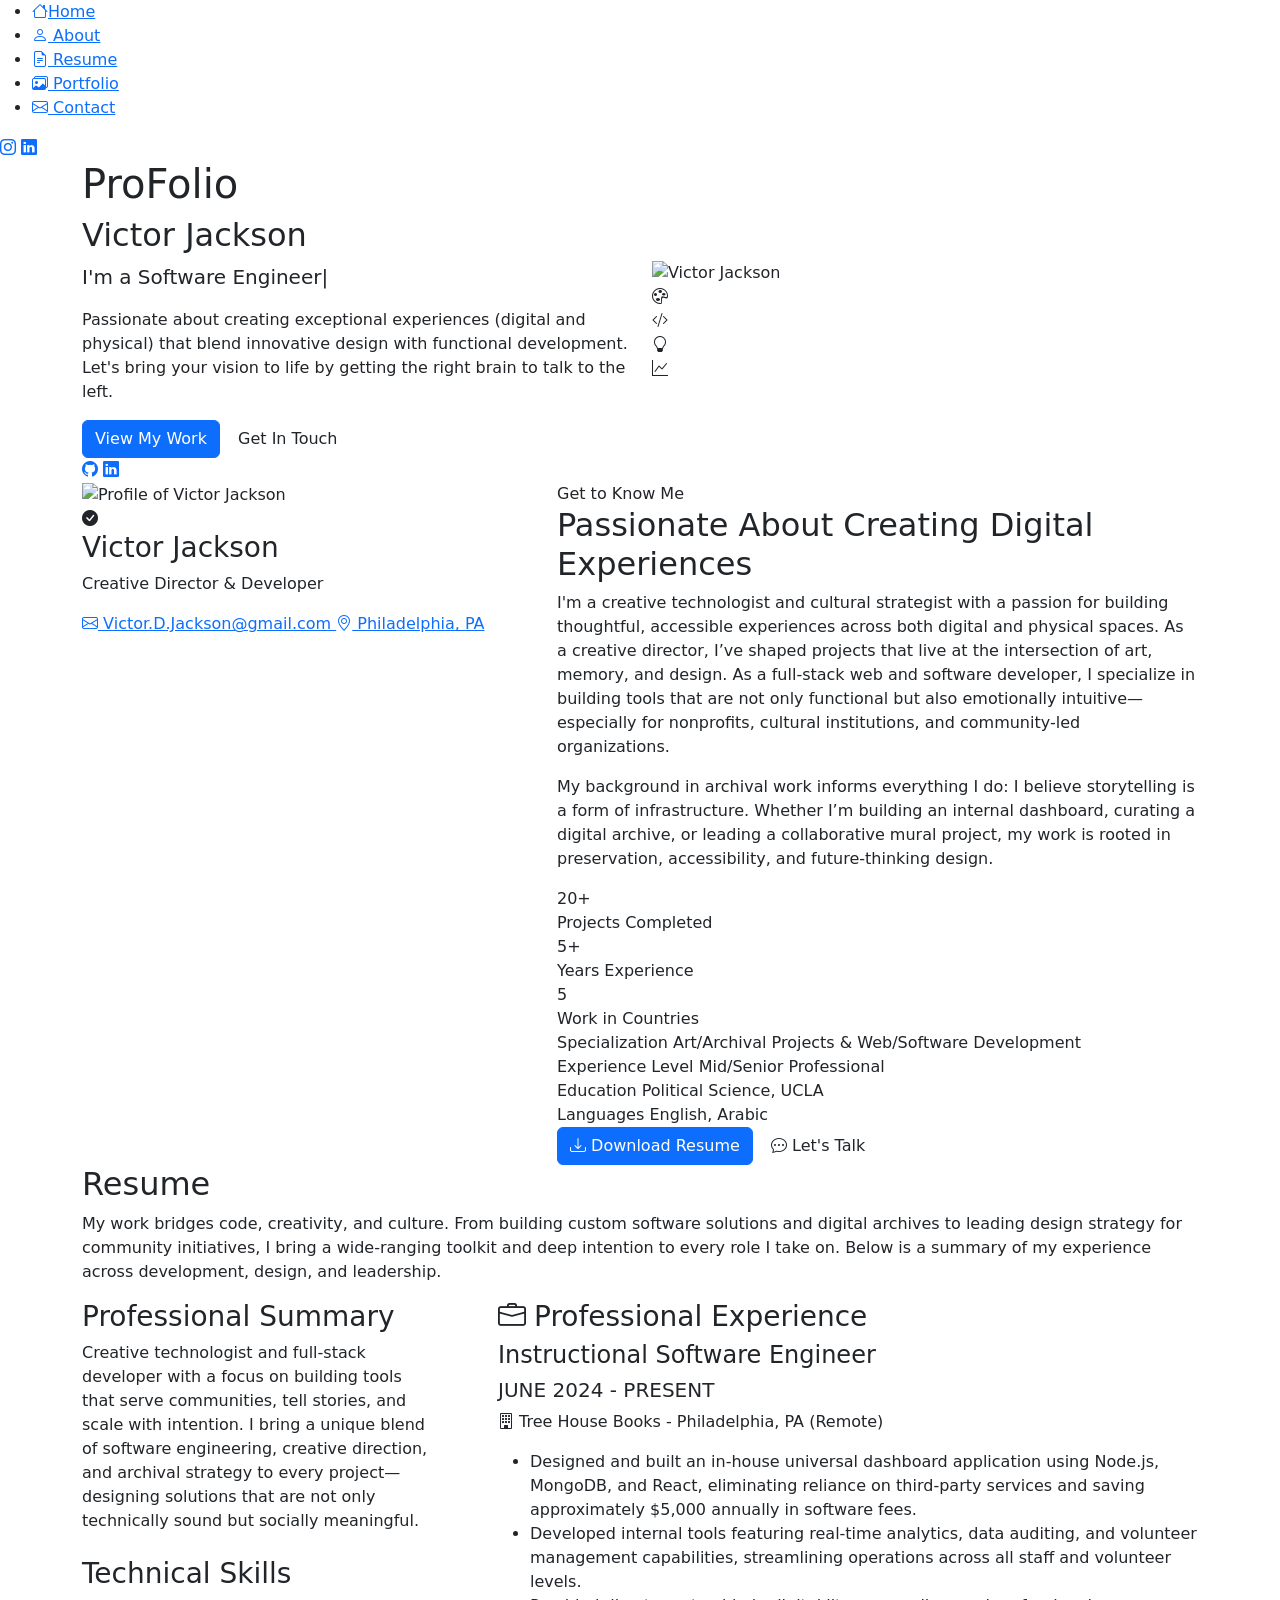
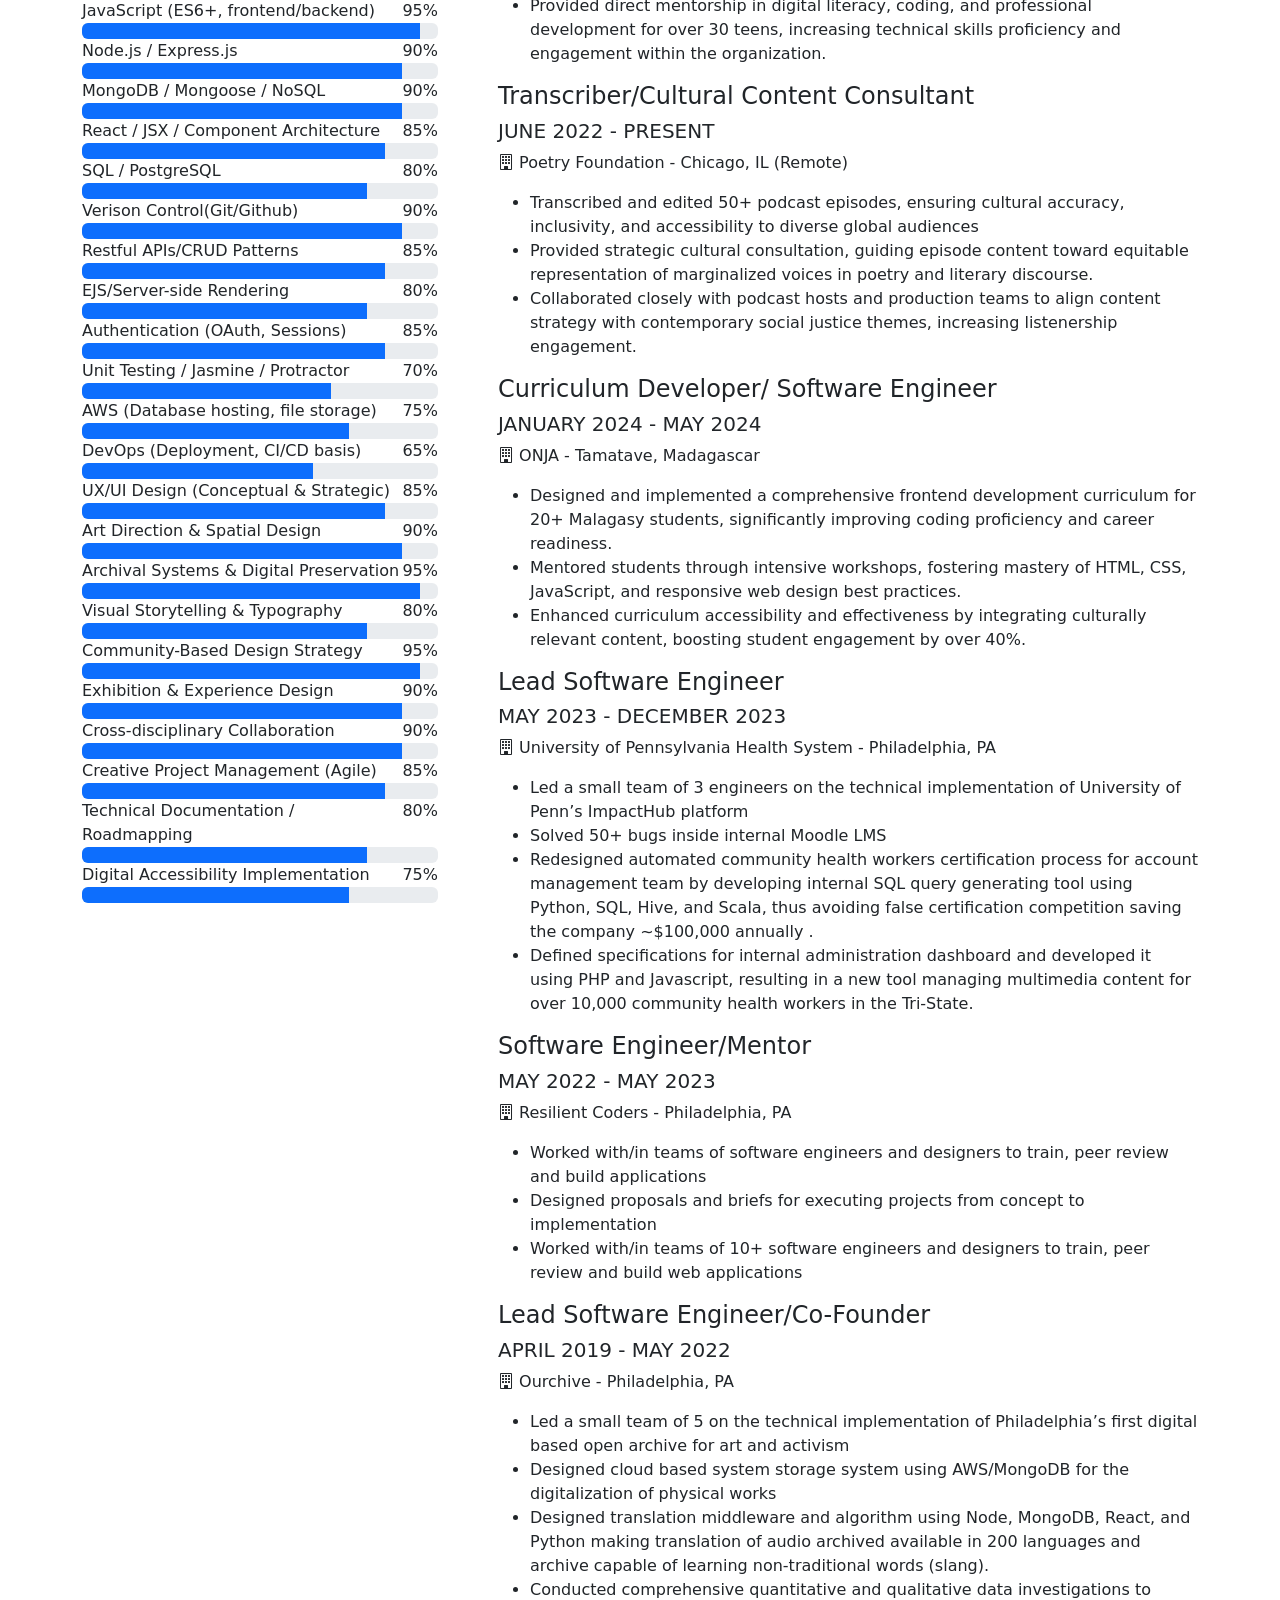
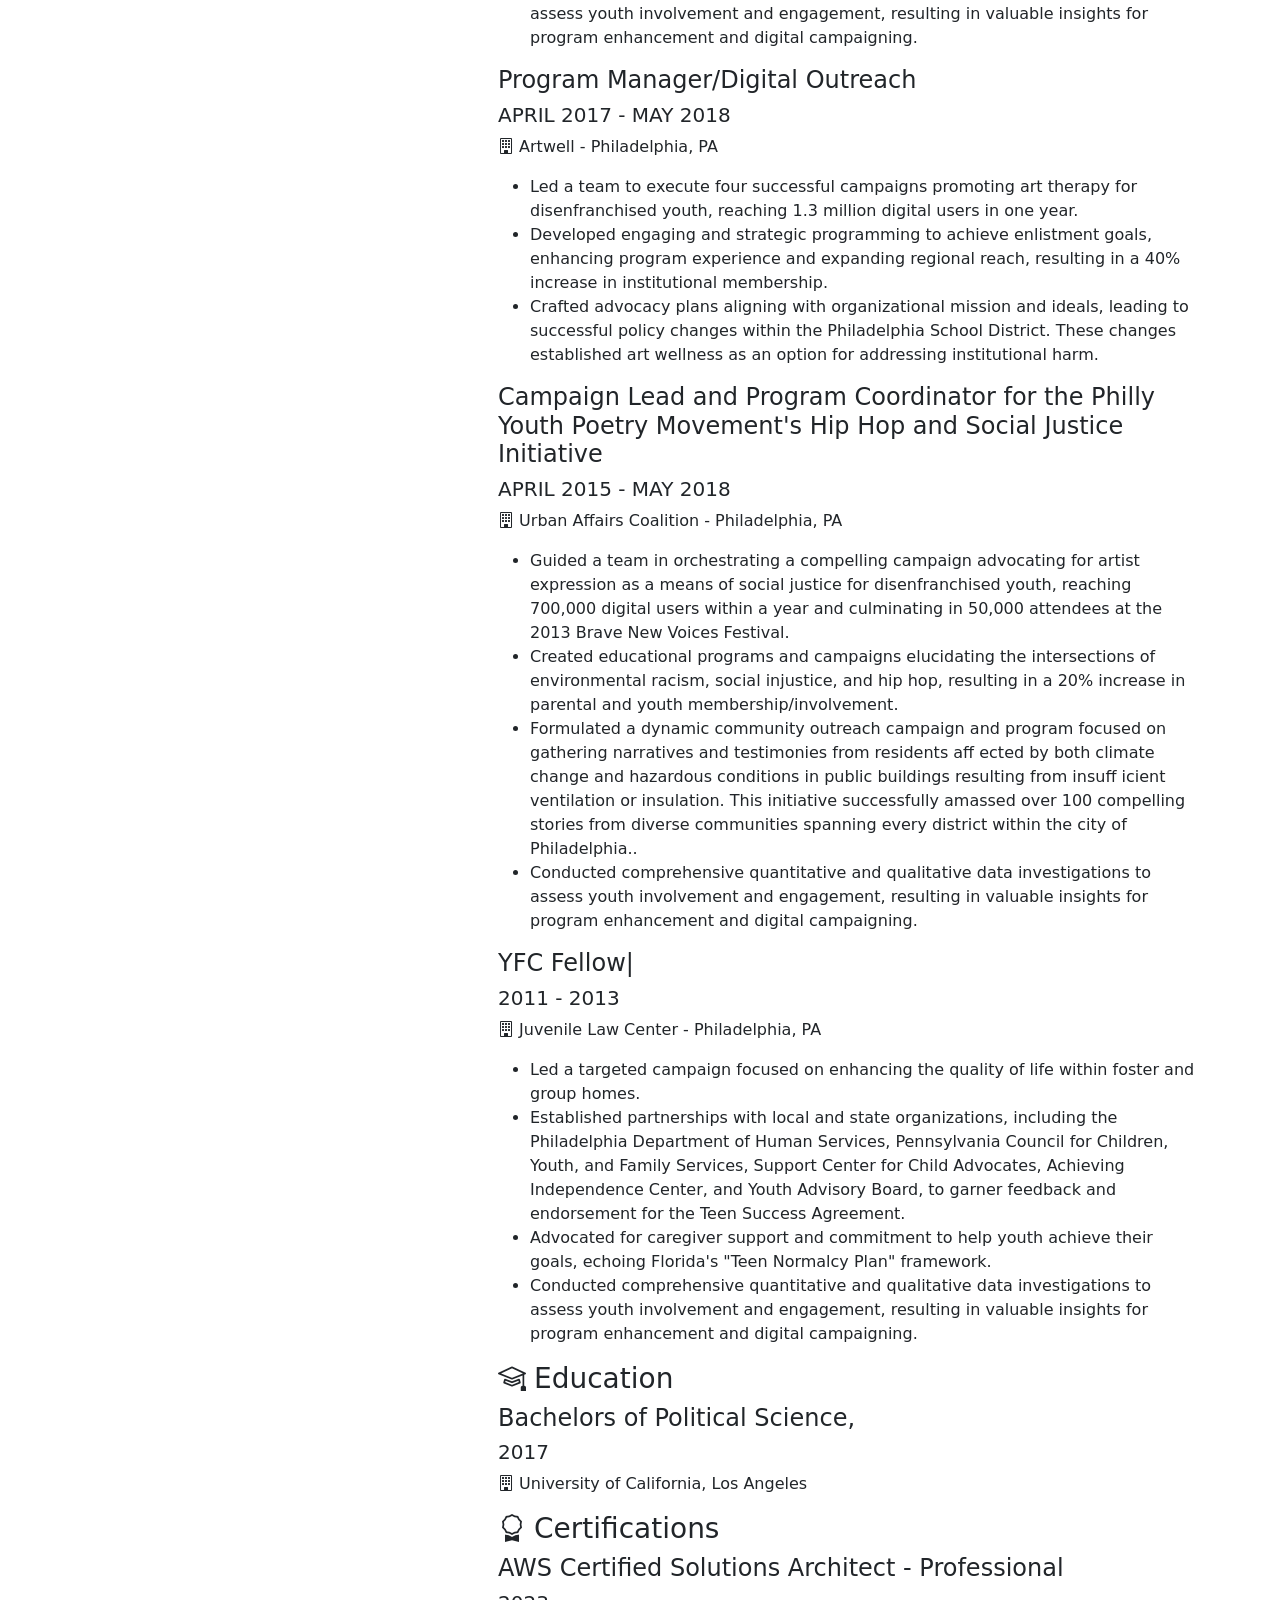
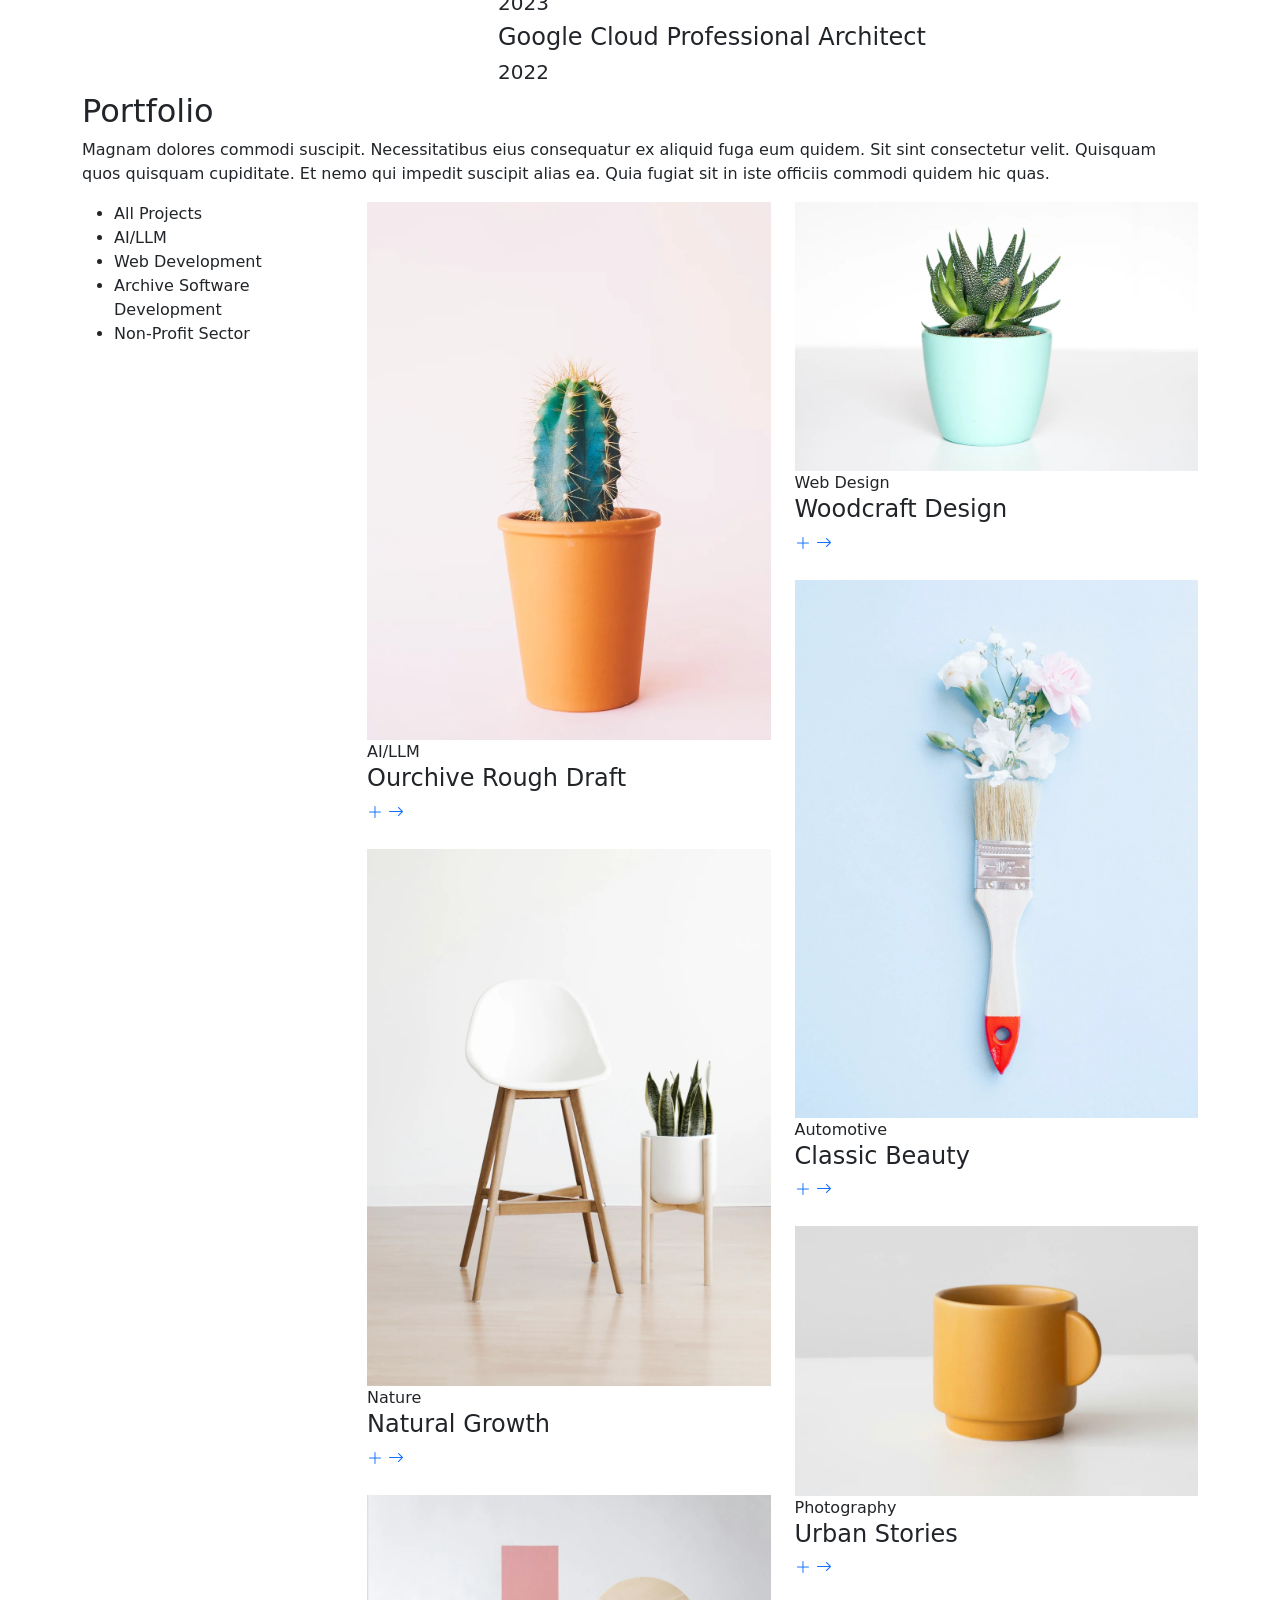
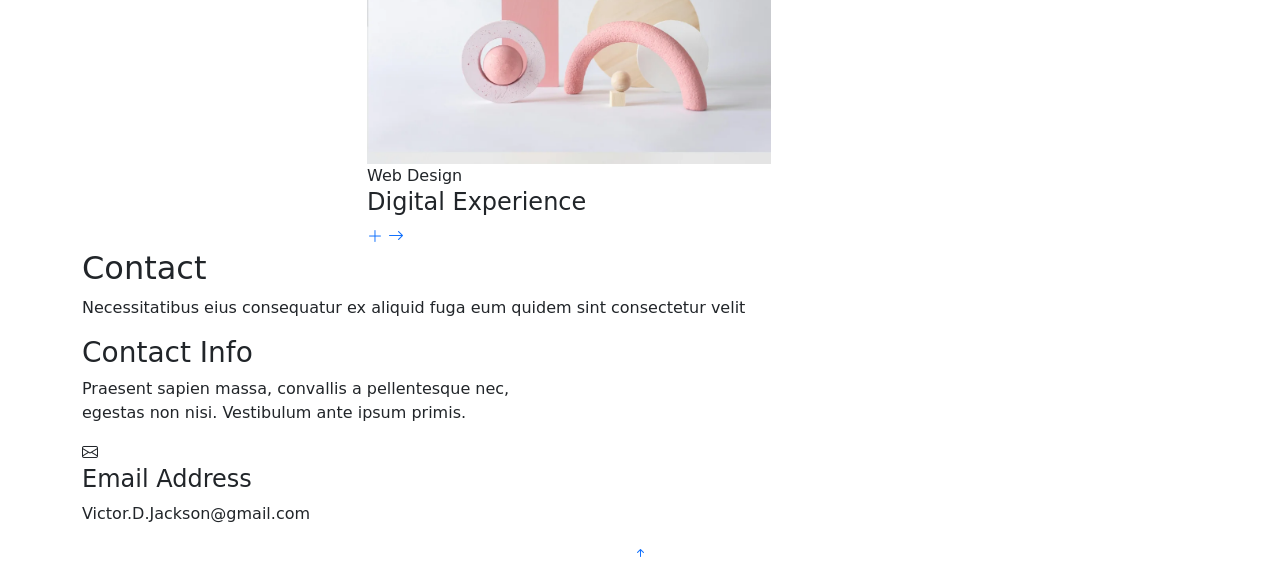
==== commit 122f80d9: "drop of services and portfolio rework" ====
--- a/index.html
+++ b/index.html
@@ -67,11 +67,7 @@
                 ><i class="bi bi-images navicon"></i> Portfolio</a
               >
             </li>
-            <li>
-              <a href="#services"
-                ><i class="bi bi-hdd-stack navicon"></i> Services</a
-              >
-            </li>
+            
             <li>
               <a href="#contact"
                 ><i class="bi bi-envelope navicon"></i> Contact</a
@@ -1004,10 +1000,10 @@
                 >
                   <ul class="portfolio-filters isotope-filters">
                     <li data-filter="*" class="filter-active">All Projects</li>
-                    <li data-filter=".filter-photography">Public Art</li>
-                    <li data-filter=".filter-design">Design</li>
-                    <li data-filter=".filter-automotive">Automotive</li>
-                    <li data-filter=".filter-nature">Nature</li>
+                    <li data-filter=".filter-photography">AI/LLM</li>
+                    <li data-filter=".filter-design">Web Development</li>
+                    <li data-filter=".filter-automotive">Archive Software Development</li>
+                    <li data-filter=".filter-nature">Non-Profit Sector</li>
                   </ul>
                 </div>
               </div>
@@ -1030,13 +1026,13 @@
                       />
                       <div class="portfolio-info">
                         <div class="content">
-                          <span class="category">Photography</span>
-                          <h4>Capturing Moments</h4>
+                          <span class="category">AI/LLM</span>
+                          <h4>Ourchive Rough Draft</h4>
                           <div class="portfolio-links">
                             <a
                               href="assets/img/portfolio/portfolio-portrait-1.webp"
                               class="glightbox"
-                              title="Capturing Moments"
+                              title="Ourchive"
                               ><i class="bi bi-plus-lg"></i
                             ></a>
                             <a
@@ -1224,213 +1220,7 @@
       </section>
       <!-- /Portfolio Section -->
 
-      <!-- Services Section -->
-      <section id="services" class="services section">
-        <!-- Section Title -->
-        <div class="container section-title" data-aos="fade-up">
-          <h2>Services</h2>
-          <p>
-            Necessitatibus eius consequatur ex aliquid fuga eum quidem sint
-            consectetur velit
-          </p>
-        </div>
-        <!-- End Section Title -->
-
-        <div class="container" data-aos="fade-up" data-aos-delay="100">
-          <div class="service-header">
-            <div class="row align-items-center">
-              <div class="col-lg-8 col-md-12">
-                <div class="service-intro">
-                  <h2 class="service-heading">
-                    <div>Innovative business</div>
-                    <div><span>performance solutions</span></div>
-                  </h2>
-                </div>
-              </div>
-              <div class="col-lg-4 col-md-12">
-                <div class="service-summary">
-                  <p>
-                    We integrate forward-thinking strategies, creative
-                    approaches, and state-of-the-art technologies to deliver
-                    exceptional customer experiences that drive growth and
-                    engage target markets.
-                  </p>
-                  <a href="services.html" class="service-btn">
-                    View All Services
-                    <i class="bi bi-arrow-right"></i>
-                  </a>
-                </div>
-              </div>
-            </div>
-          </div>
-
-          <div class="row justify-content-center">
-            <div
-              class="col-lg-4 col-md-6"
-              data-aos="fade-up"
-              data-aos-delay="100"
-            >
-              <div class="service-card position-relative z-1">
-                <div class="service-icon">
-                  <i class="bi bi-palette"></i>
-                </div>
-                <a
-                  href="service-details.html"
-                  class="card-action d-flex align-items-center justify-content-center rounded-circle"
-                >
-                  <i class="bi bi-arrow-up-right"></i>
-                </a>
-                <h3>
-                  <a href="service-details.html">
-                    Creative <span>branding</span>
-                  </a>
-                </h3>
-                <p>
-                  Nulla facilisi. Maecenas eget magna neque. Suspendisse
-                  potenti. Curabitur eleifend nisi non magna vulputate, vel
-                  condimentum libero tempus. Proin consectetur feugiat diam.
-                </p>
-              </div>
-            </div>
-            <div
-              class="col-lg-4 col-md-6"
-              data-aos="fade-up"
-              data-aos-delay="200"
-            >
-              <div class="service-card position-relative z-1">
-                <div class="service-icon">
-                  <i class="bi bi-gem"></i>
-                </div>
-                <a
-                  href="service-details.html"
-                  class="card-action d-flex align-items-center justify-content-center rounded-circle"
-                >
-                  <i class="bi bi-arrow-up-right"></i>
-                </a>
-                <h3>
-                  <a href="service-details.html">
-                    Design <span>systems</span>
-                  </a>
-                </h3>
-                <p>
-                  Praesent euismod varius tellus, vel bibendum nunc interdum at.
-                  Donec vehicula diam vel metus venenatis convallis. Aliquam
-                  erat volutpat. Etiam viverra magna sit amet.
-                </p>
-              </div>
-            </div>
-            <div
-              class="col-lg-4 col-md-6"
-              data-aos="fade-up"
-              data-aos-delay="300"
-            >
-              <div class="service-card position-relative z-1">
-                <div class="service-icon">
-                  <i class="bi bi-megaphone"></i>
-                </div>
-                <a
-                  href="service-details.html"
-                  class="card-action d-flex align-items-center justify-content-center rounded-circle"
-                >
-                  <i class="bi bi-arrow-up-right"></i>
-                </a>
-                <h3>
-                  <a href="service-details.html">
-                    Marketing <span>strategies</span>
-                  </a>
-                </h3>
-                <p>
-                  Vivamus tempor velit id magna dictum, sed fermentum nisi
-                  faucibus. Integer nec pretium sapien. Fusce tincidunt ligula
-                  et purus consequat, ac pellentesque nulla eleifend.
-                </p>
-              </div>
-            </div>
-            <div
-              class="col-lg-4 col-md-6"
-              data-aos="fade-up"
-              data-aos-delay="100"
-            >
-              <div class="service-card position-relative z-1">
-                <div class="service-icon">
-                  <i class="bi bi-code-slash"></i>
-                </div>
-                <a
-                  href="service-details.html"
-                  class="card-action d-flex align-items-center justify-content-center rounded-circle"
-                >
-                  <i class="bi bi-arrow-up-right"></i>
-                </a>
-                <h3>
-                  <a href="service-details.html">
-                    Digital <span>platforms</span>
-                  </a>
-                </h3>
-                <p>
-                  Cras fermentum odio eu feugiat malesuada. Vestibulum ante
-                  ipsum primis in faucibus orci luctus et accumsan cursus. Morbi
-                  placerat nulla vel nunc viverra accumsan.
-                </p>
-              </div>
-            </div>
-            <div
-              class="col-lg-4 col-md-6"
-              data-aos="fade-up"
-              data-aos-delay="200"
-            >
-              <div class="service-card position-relative z-1">
-                <div class="service-icon">
-                  <i class="bi bi-graph-up"></i>
-                </div>
-                <a
-                  href="service-details.html"
-                  class="card-action d-flex align-items-center justify-content-center rounded-circle"
-                >
-                  <i class="bi bi-arrow-up-right"></i>
-                </a>
-                <h3>
-                  <a href="service-details.html">
-                    Growth <span>acceleration</span>
-                  </a>
-                </h3>
-                <p>
-                  Aenean vel augue vel nisi bibendum posuere. Phasellus in lacus
-                  quis urna sodales dignissim. Duis aliquam libero eget risus
-                  facilisis. Quisque eget libero vel nisl fringilla.
-                </p>
-              </div>
-            </div>
-            <div
-              class="col-lg-4 col-md-6"
-              data-aos="fade-up"
-              data-aos-delay="300"
-            >
-              <div class="service-card position-relative z-1">
-                <div class="service-icon">
-                  <i class="bi bi-camera-video"></i>
-                </div>
-                <a
-                  href="service-details.html"
-                  class="card-action d-flex align-items-center justify-content-center rounded-circle"
-                >
-                  <i class="bi bi-arrow-up-right"></i>
-                </a>
-                <h3>
-                  <a href="service-details.html">
-                    Media <span>solutions</span>
-                  </a>
-                </h3>
-                <p>
-                  Etiam efficitur lacus in diam finibus, nec ultrices est
-                  sagittis. Maecenas elementum magna sed risus faucibus, nec
-                  commodo purus facilisis. Vestibulum accumsan magna.
-                </p>
-              </div>
-            </div>
-          </div>
-        </div>
-      </section>
-      <!-- /Services Section -->
+     
 
       <!-- Contact Section -->
       <section id="contact" class="contact section">
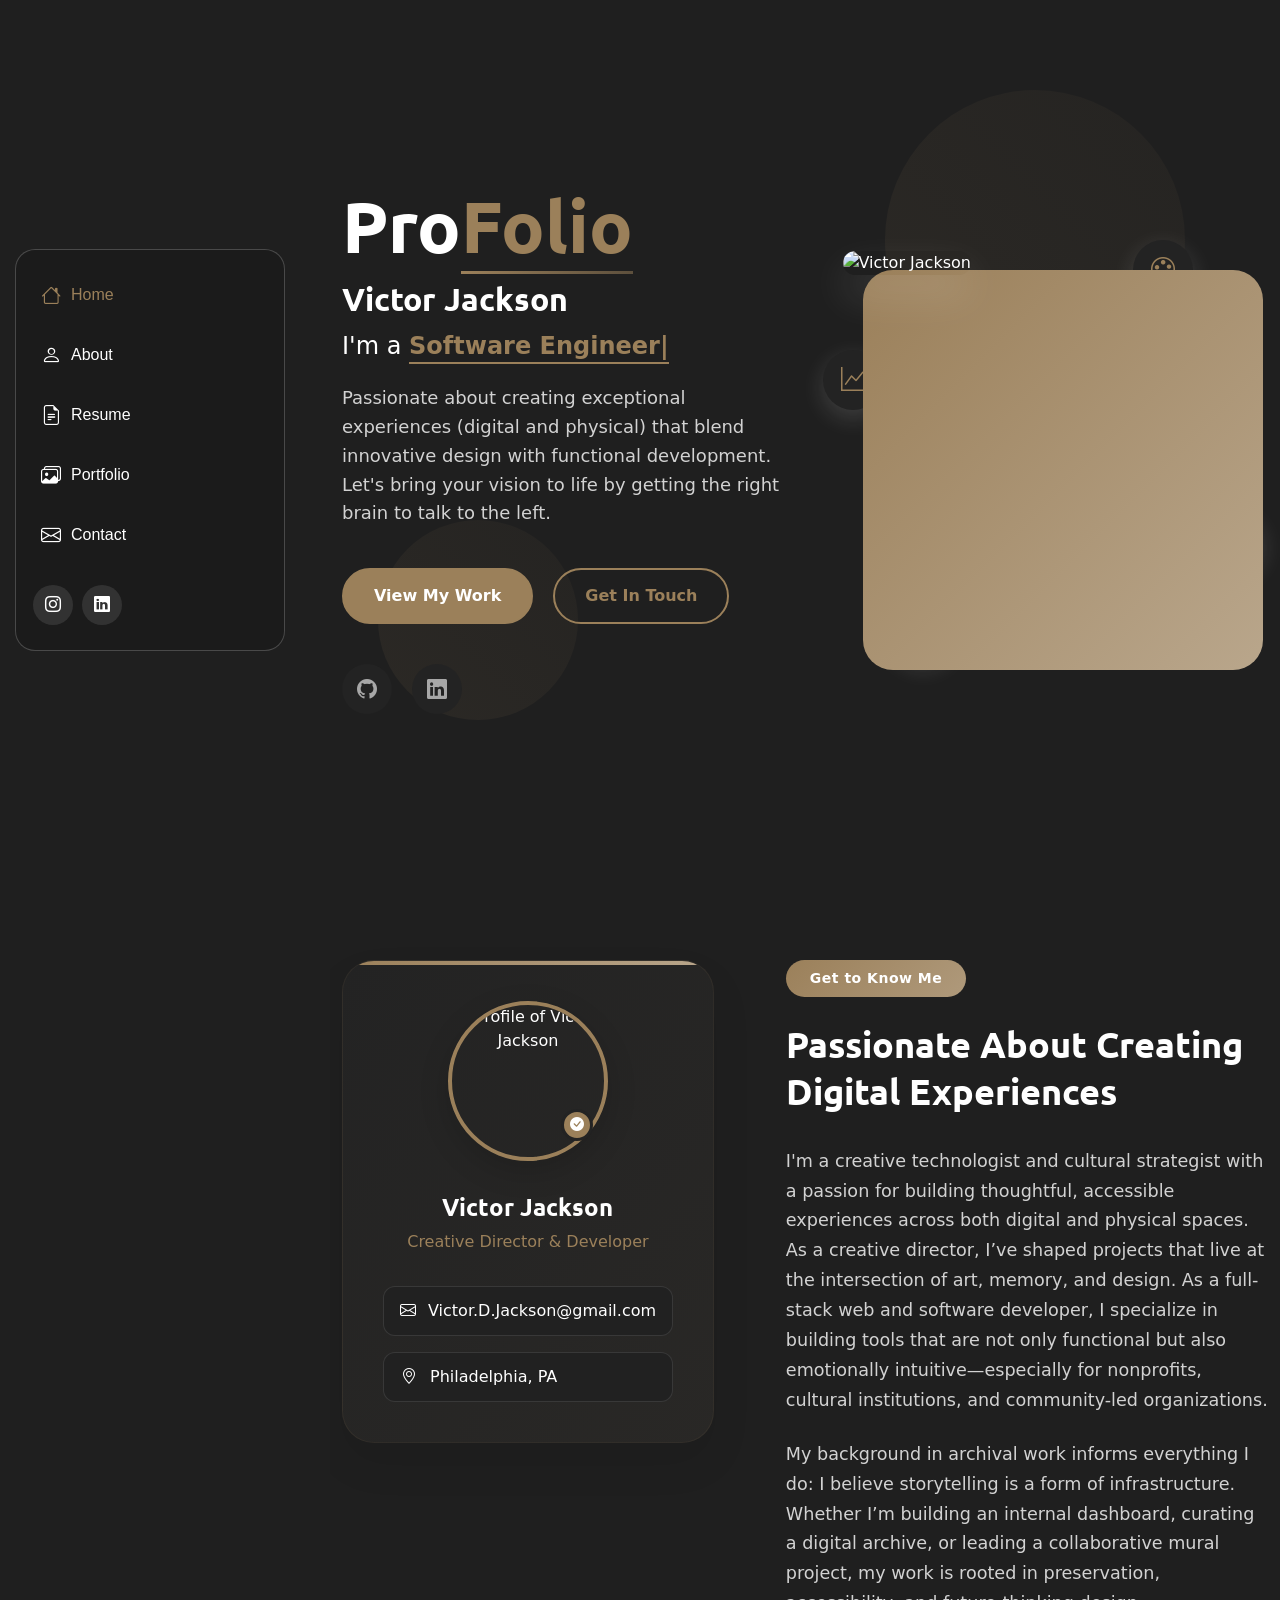
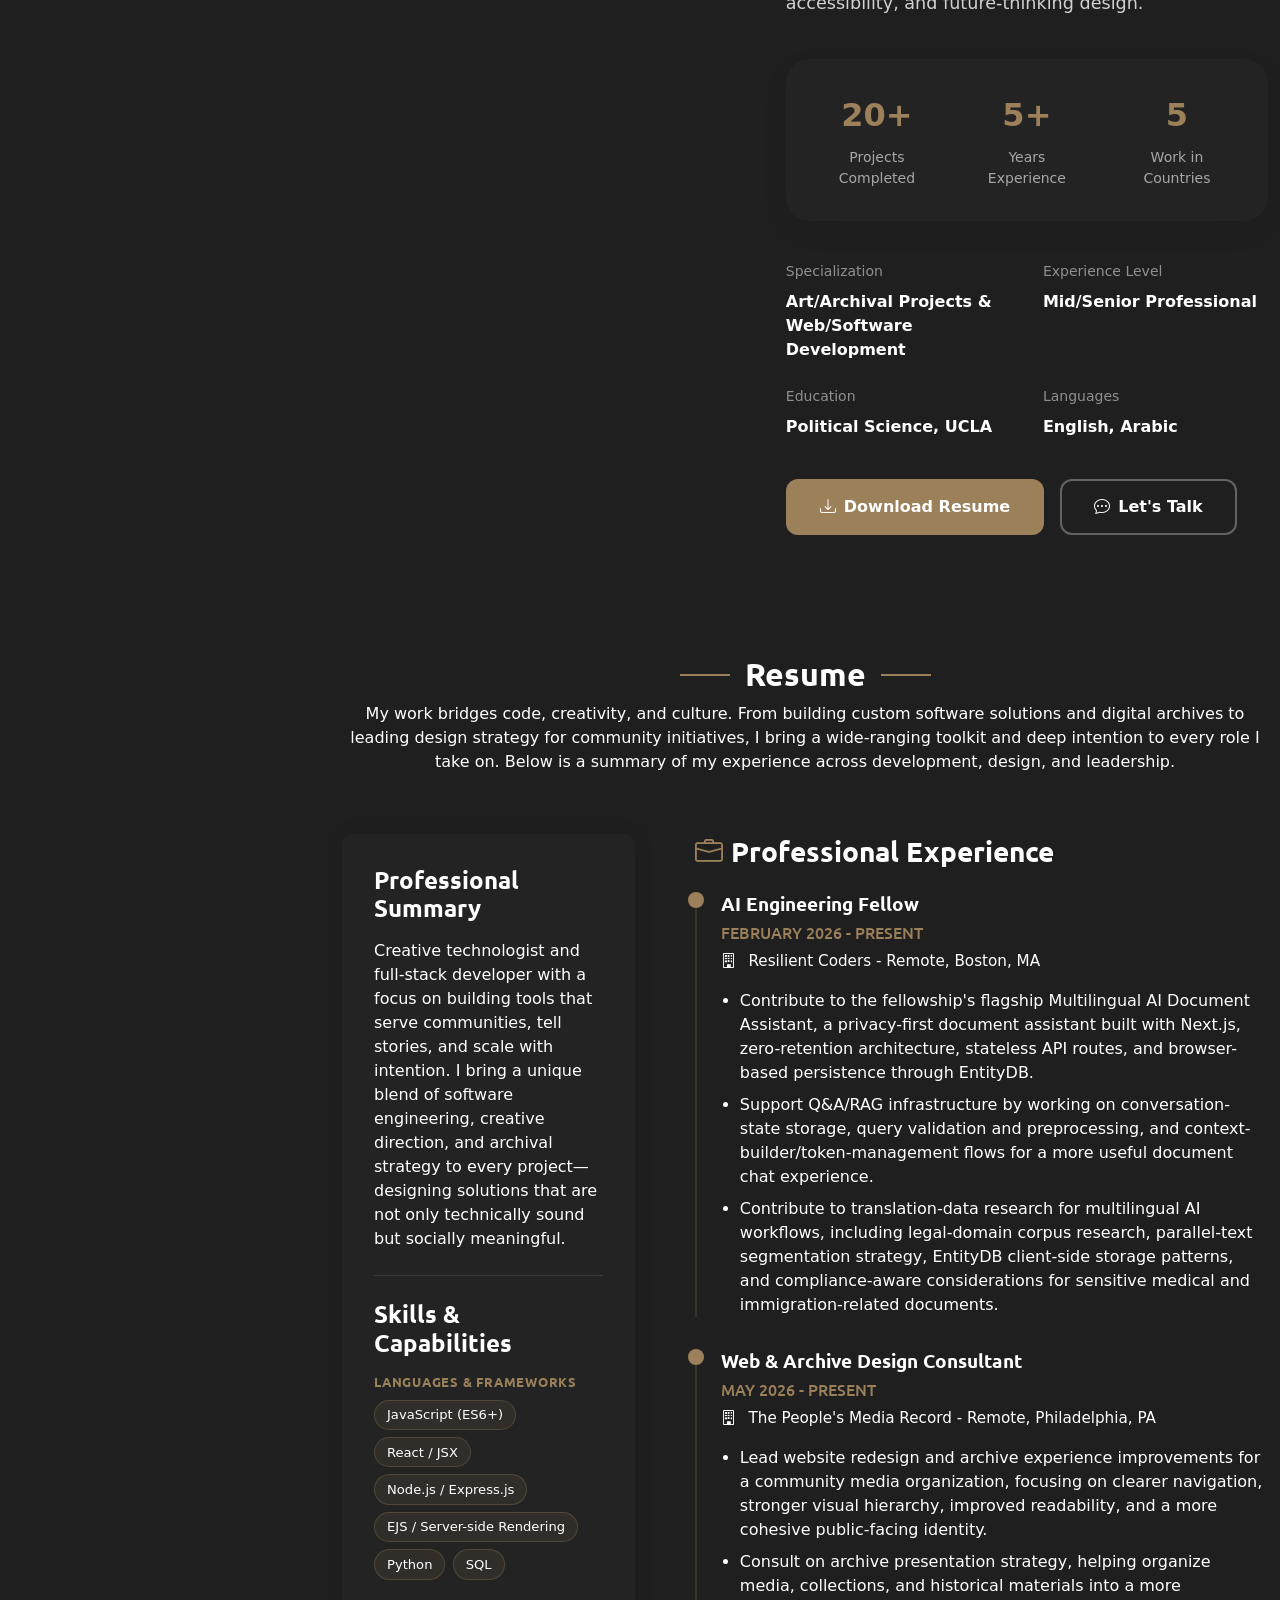
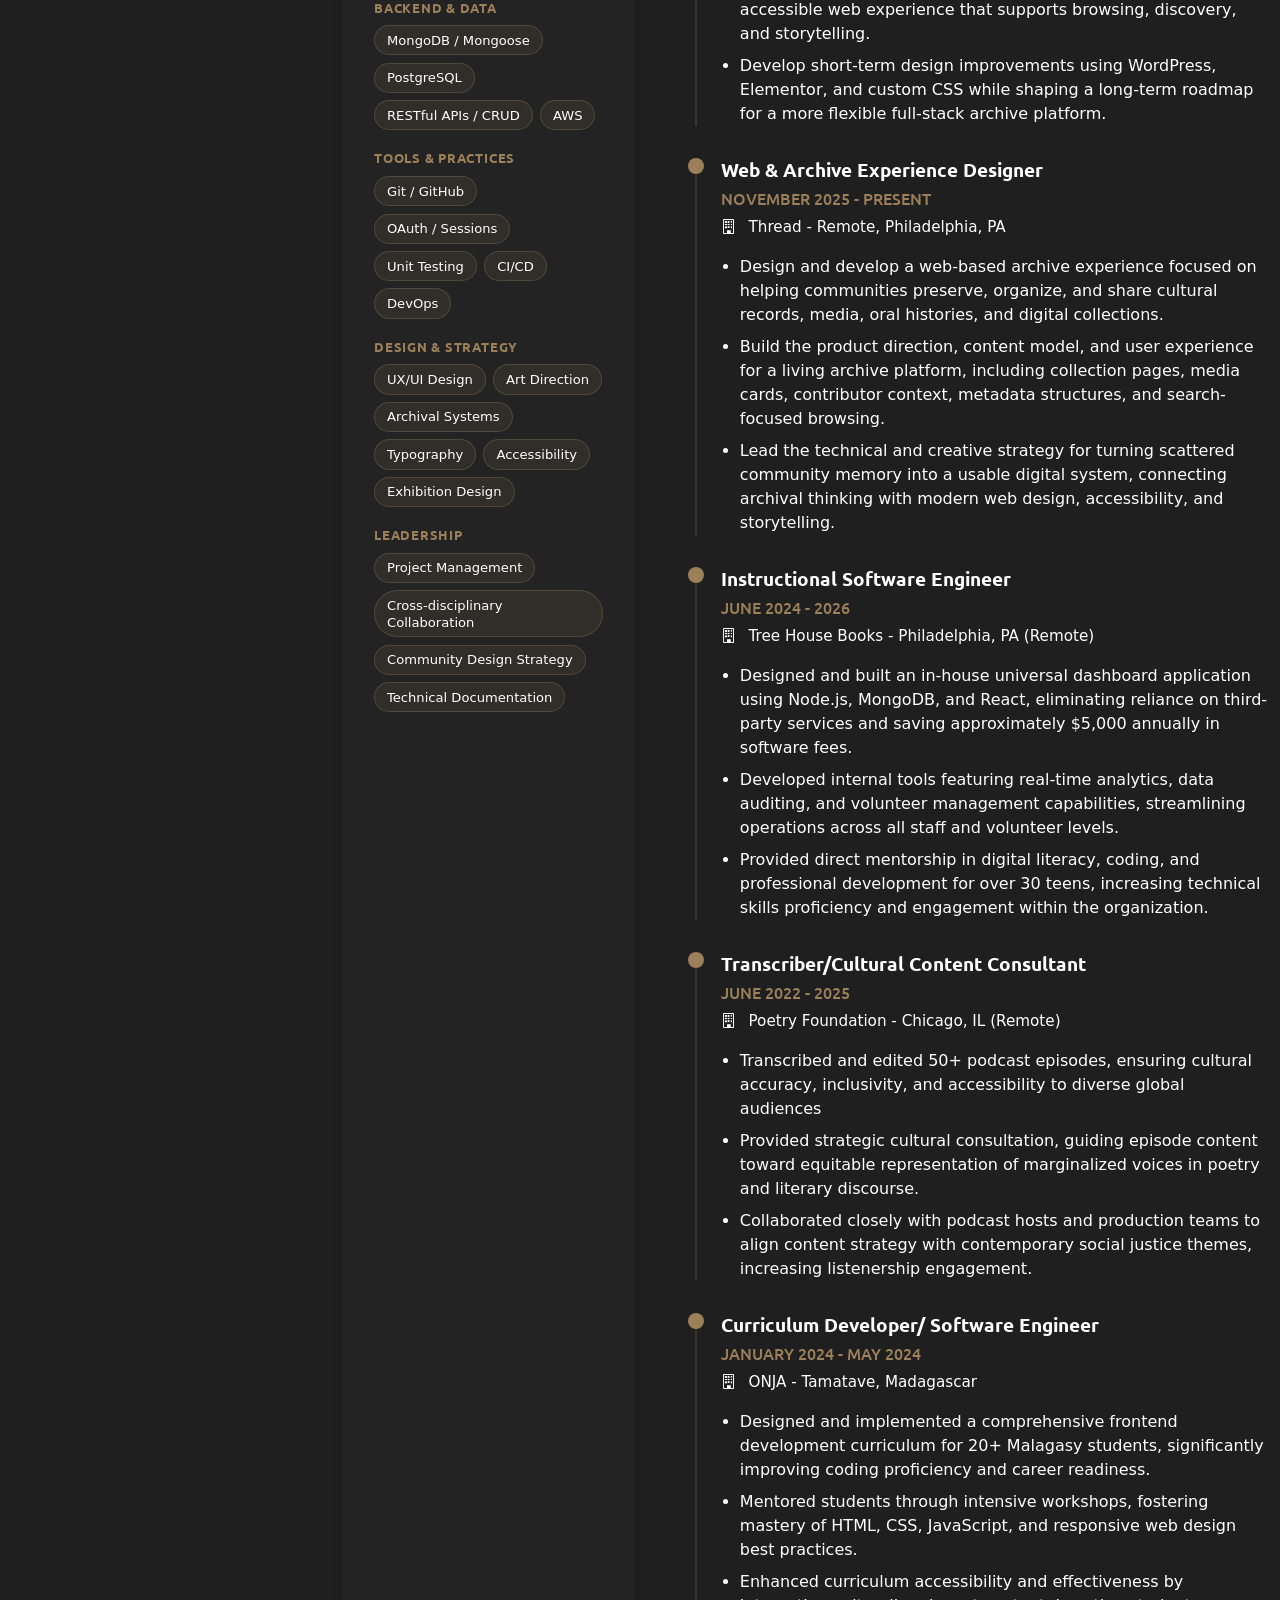
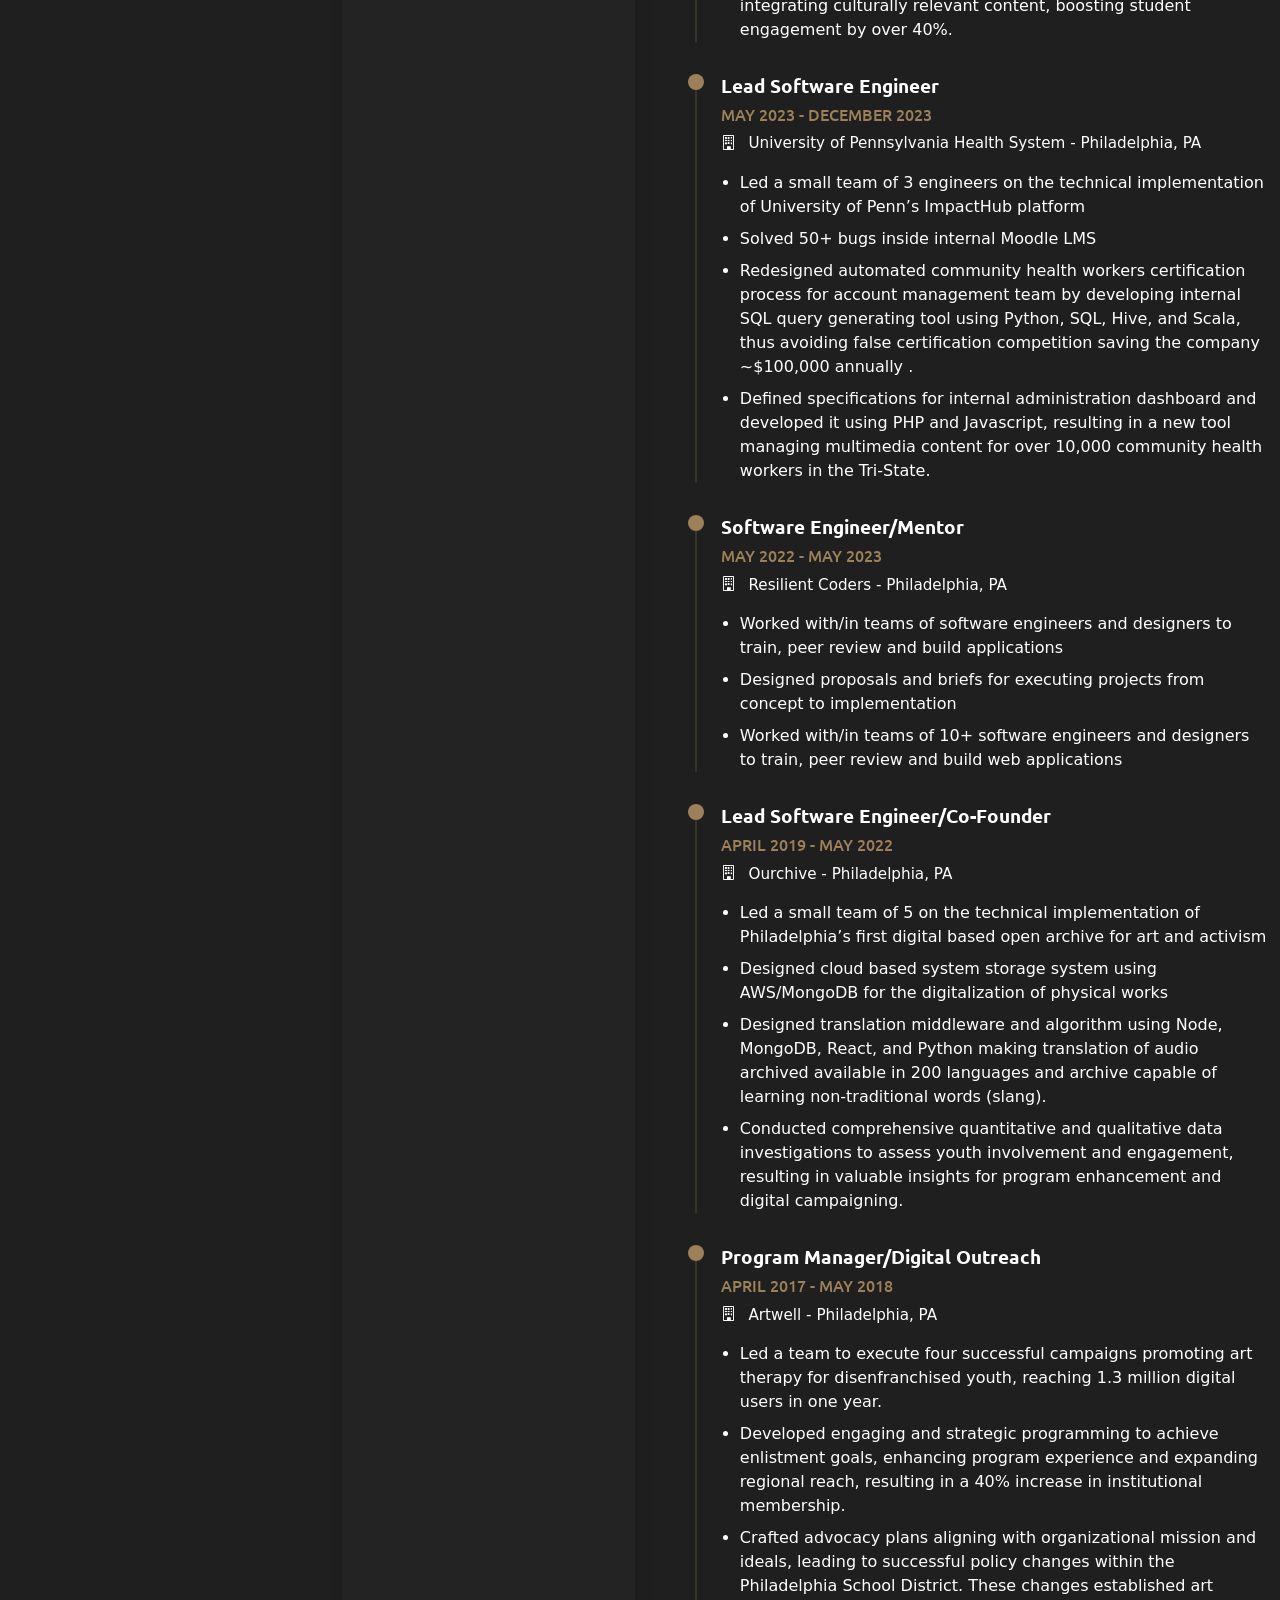
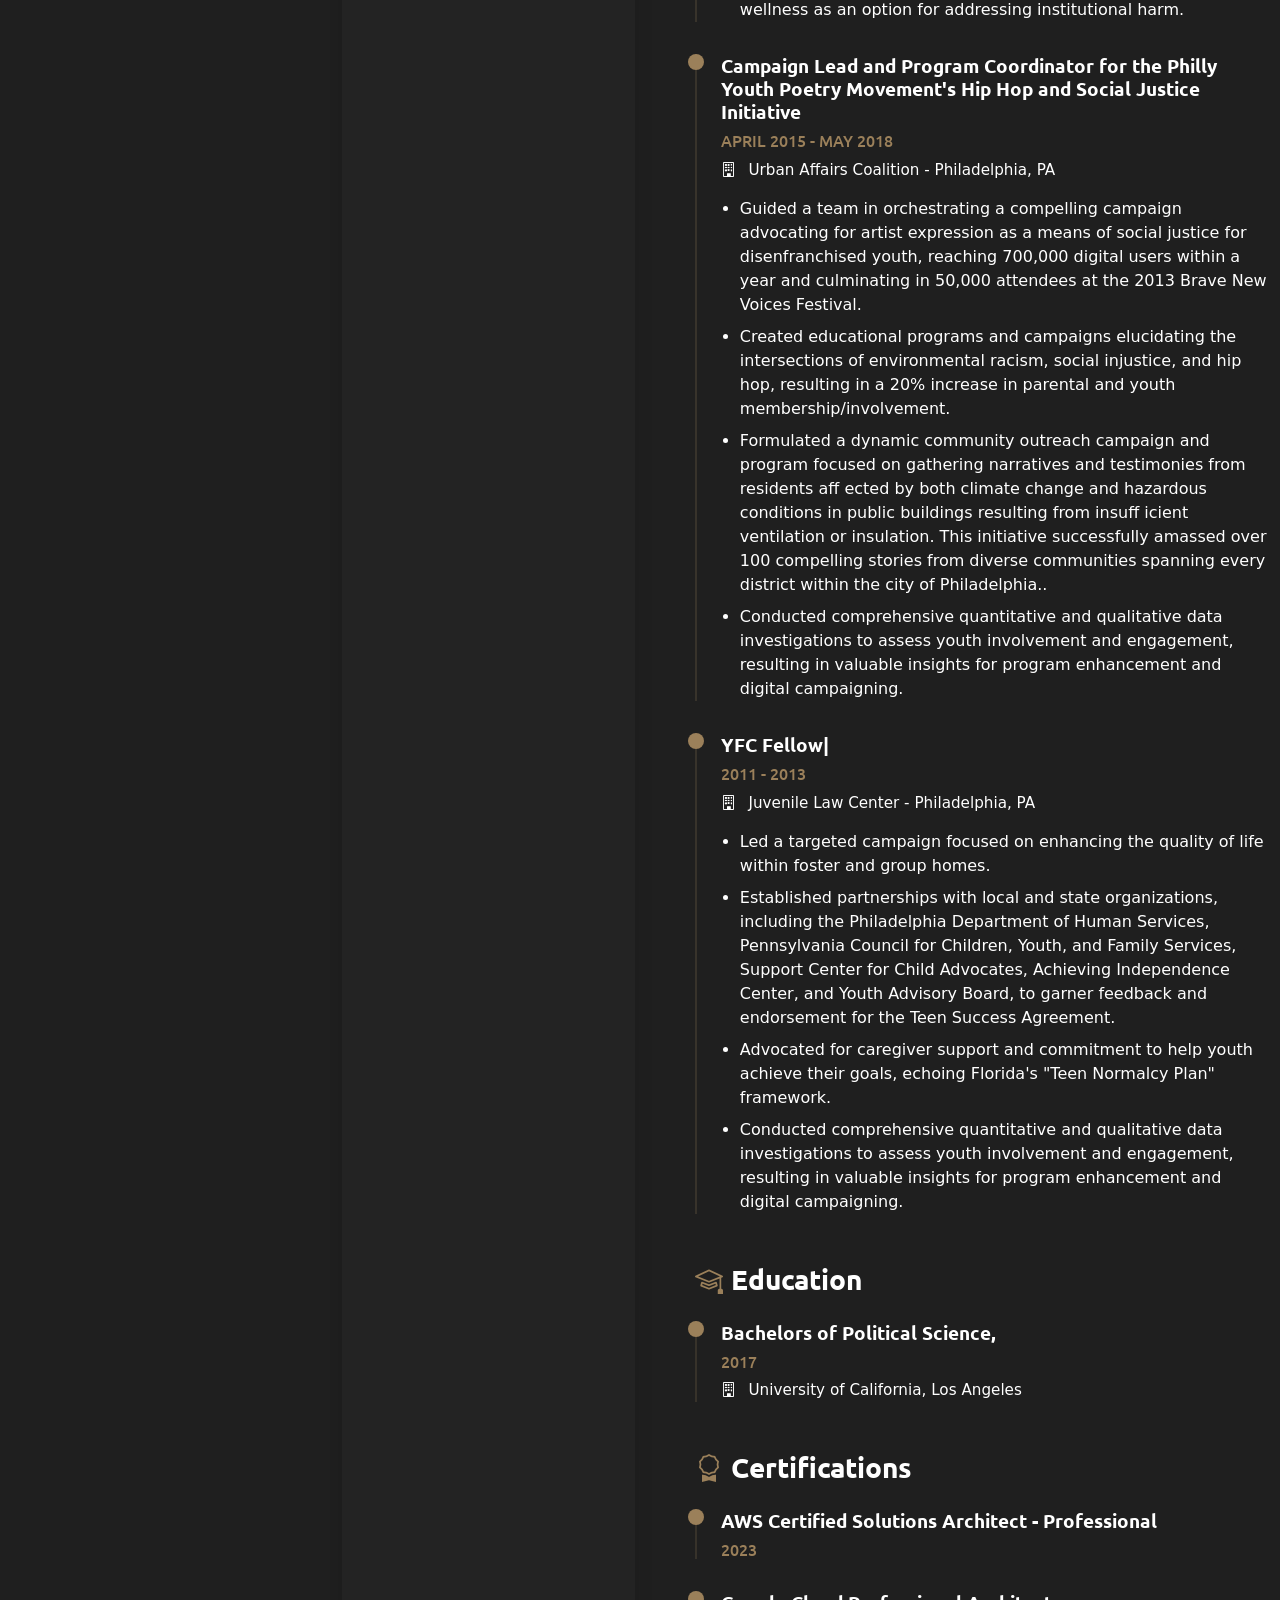
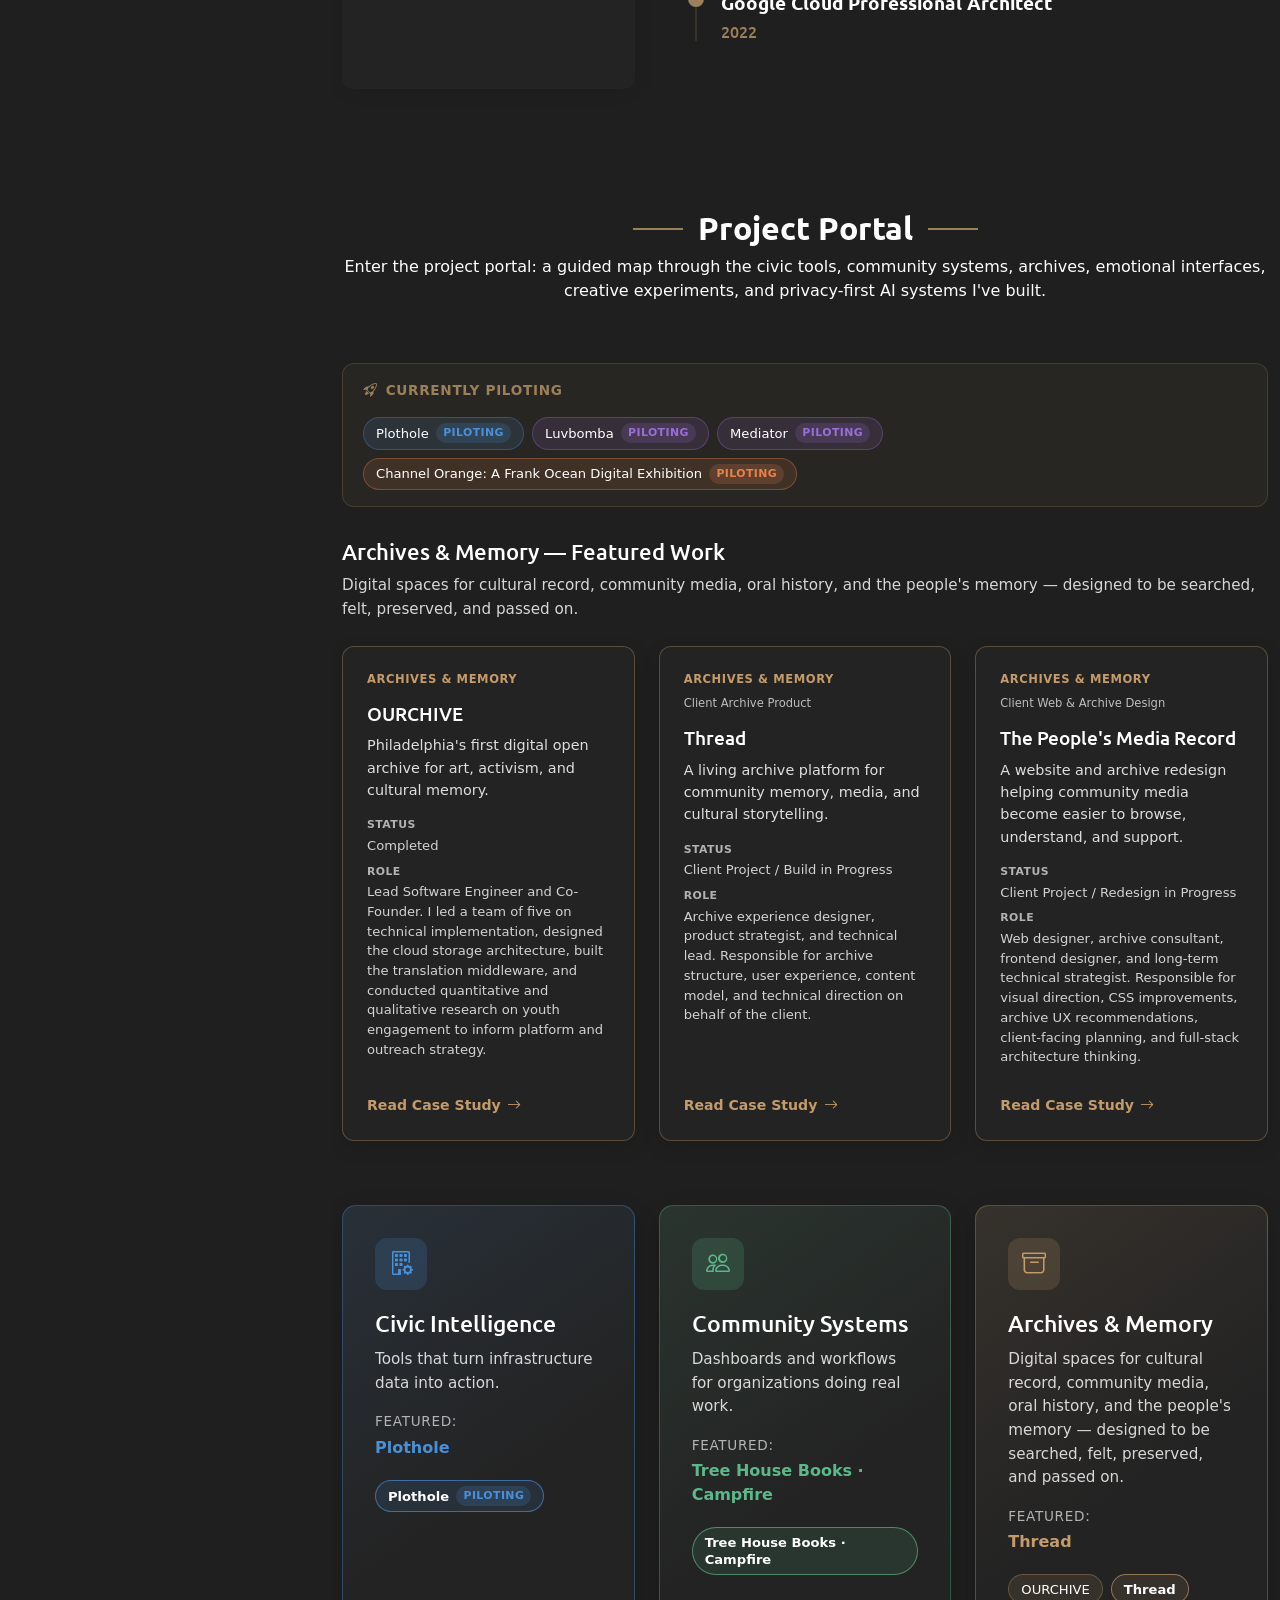
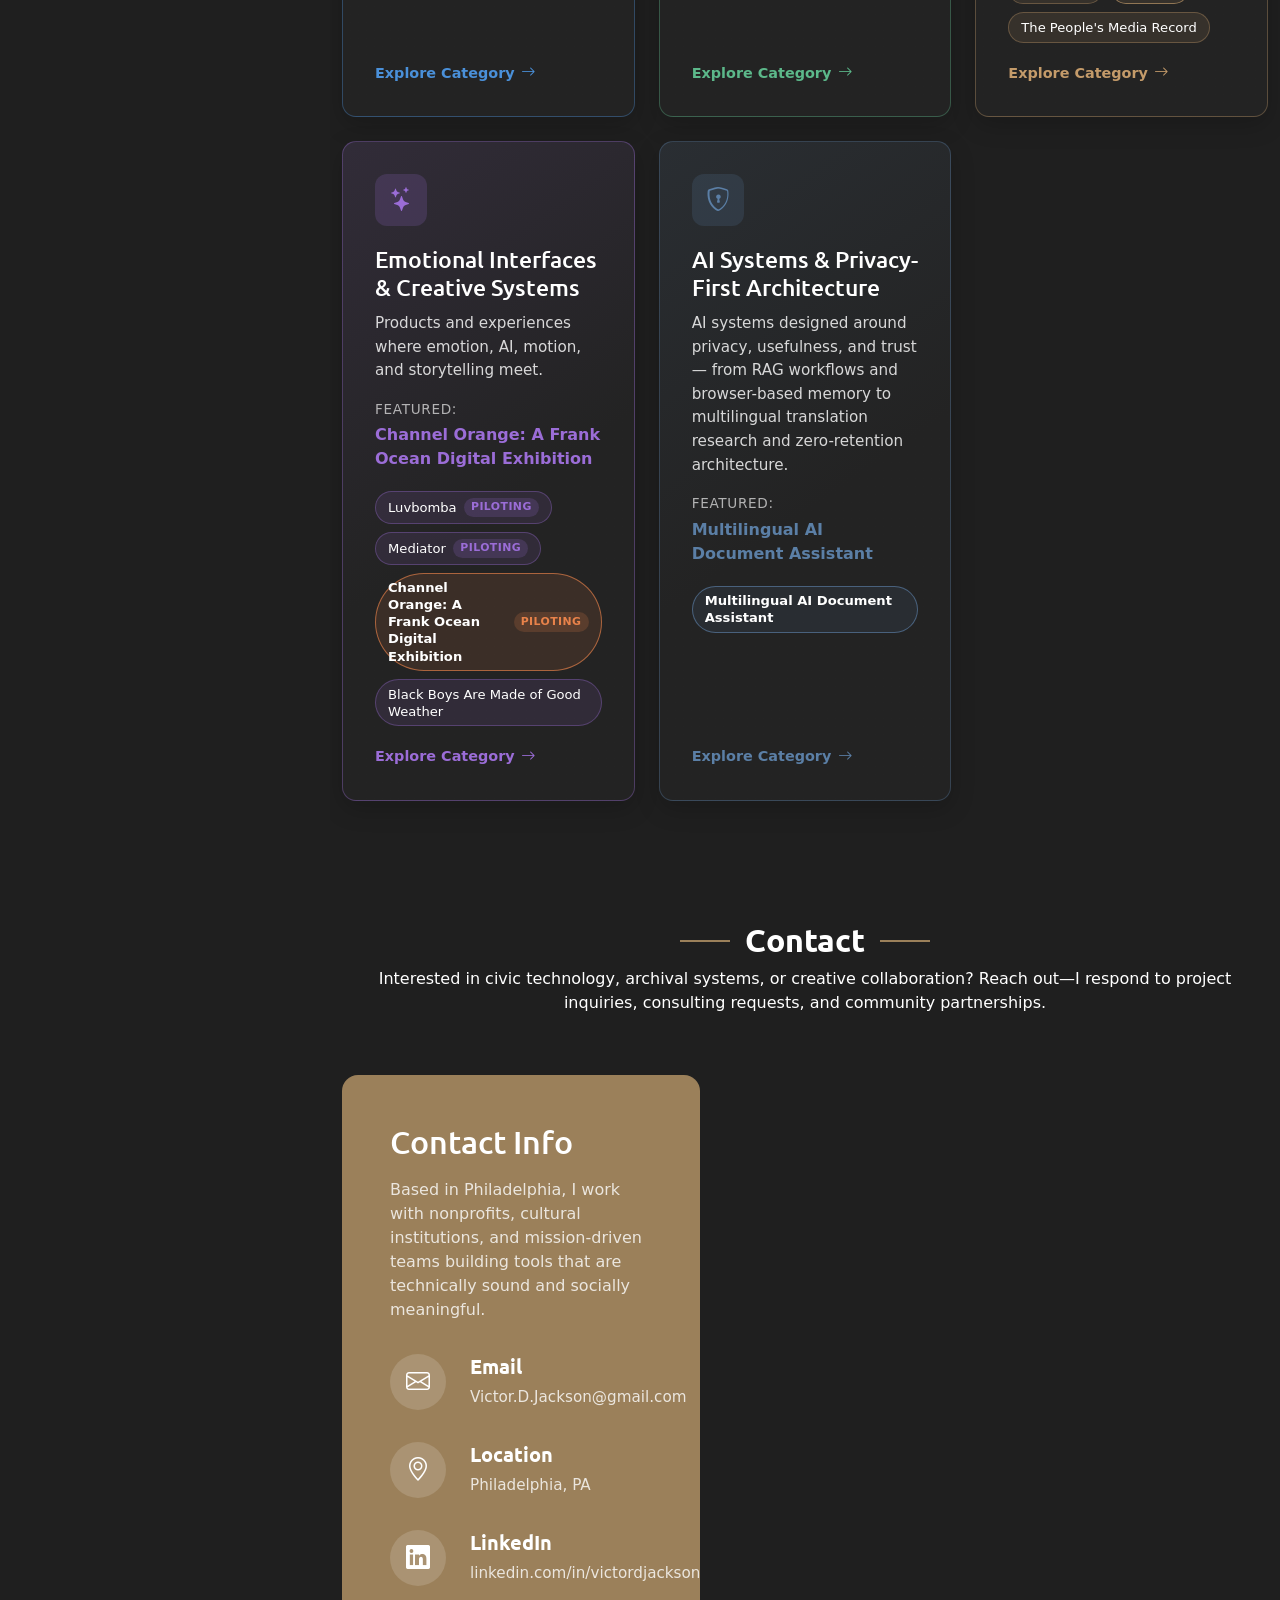
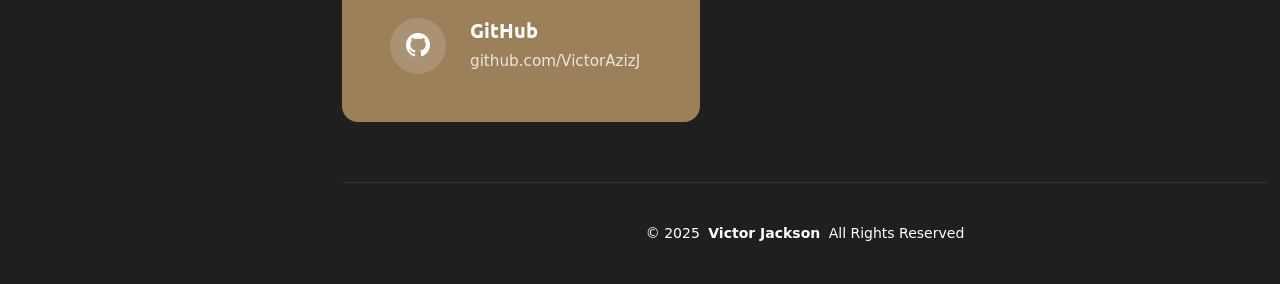
==== commit a9c2cc9c: "Add project detail pages and update site styling Co-authored-by: Cursor <cursoragent@cursor.com>" ====
--- a/index.html
+++ b/index.html
@@ -334,357 +334,61 @@
                   technically sound but socially meaningful.
                 </p>
 
-                <div class="skills-animation mt-4">
-                  <h3>Technical Skills</h3>
-                  <div class="skill-item">
-                    <div class="d-flex justify-content-between">
-                      <span>JavaScript (ES6+, frontend/backend)</span>
-                      <span>95%</span>
+                <div class="skills-capabilities mt-4">
+                  <h3>Skills &amp; Capabilities</h3>
+
+                  <div class="skills-group">
+                    <h4>Languages &amp; Frameworks</h4>
+                    <div class="skills-tags">
+                      <span class="skill-tag">JavaScript (ES6+)</span>
+                      <span class="skill-tag">React / JSX</span>
+                      <span class="skill-tag">Node.js / Express.js</span>
+                      <span class="skill-tag">EJS / Server-side Rendering</span>
+                      <span class="skill-tag">Python</span>
+                      <span class="skill-tag">SQL</span>
                     </div>
-                    <div class="progress">
-                      <div
-                        class="progress-bar"
-                        role="progressbar"
-                        aria-valuenow="95"
-                        aria-valuemin="0"
-                        aria-valuemax="100"
-                      ></div>
+                  </div>
+
+                  <div class="skills-group">
+                    <h4>Backend &amp; Data</h4>
+                    <div class="skills-tags">
+                      <span class="skill-tag">MongoDB / Mongoose</span>
+                      <span class="skill-tag">PostgreSQL</span>
+                      <span class="skill-tag">RESTful APIs / CRUD</span>
+                      <span class="skill-tag">AWS</span>
                     </div>
                   </div>
 
-                  <div class="skill-item">
-                    <div class="d-flex justify-content-between">
-                      <span>Node.js / Express.js</span>
-                      <span>90%</span>
+                  <div class="skills-group">
+                    <h4>Tools &amp; Practices</h4>
+                    <div class="skills-tags">
+                      <span class="skill-tag">Git / GitHub</span>
+                      <span class="skill-tag">OAuth / Sessions</span>
+                      <span class="skill-tag">Unit Testing</span>
+                      <span class="skill-tag">CI/CD</span>
+                      <span class="skill-tag">DevOps</span>
                     </div>
-                    <div class="progress">
-                      <div
-                        class="progress-bar"
-                        role="progressbar"
-                        aria-valuenow="90"
-                        aria-valuemin="0"
-                        aria-valuemax="100"
-                      ></div>
+                  </div>
+
+                  <div class="skills-group">
+                    <h4>Design &amp; Strategy</h4>
+                    <div class="skills-tags">
+                      <span class="skill-tag">UX/UI Design</span>
+                      <span class="skill-tag">Art Direction</span>
+                      <span class="skill-tag">Archival Systems</span>
+                      <span class="skill-tag">Typography</span>
+                      <span class="skill-tag">Accessibility</span>
+                      <span class="skill-tag">Exhibition Design</span>
                     </div>
                   </div>
 
-                  <div class="skill-item">
-                    <div class="d-flex justify-content-between">
-                      <span>MongoDB / Mongoose / NoSQL</span>
-                      <span>90%</span>
-                    </div>
-                    <div class="progress">
-                      <div
-                        class="progress-bar"
-                        role="progressbar"
-                        aria-valuenow="90"
-                        aria-valuemin="0"
-                        aria-valuemax="100"
-                      ></div>
-                    </div>
-                  </div>
-
-                  <div class="skill-item">
-                    <div class="d-flex justify-content-between">
-                      <span>React / JSX / Component Architecture</span>
-                      <span>85%</span>
-                    </div>
-                    <div class="progress">
-                      <div
-                        class="progress-bar"
-                        role="progressbar"
-                        aria-valuenow="85"
-                        aria-valuemin="0"
-                        aria-valuemax="100"
-                      ></div>
-                    </div>
-                  </div>
-
-                  <div class="skill-item">
-                    <div class="d-flex justify-content-between">
-                      <span>SQL / PostgreSQL</span>
-                      <span>80%</span>
-                    </div>
-                    <div class="progress">
-                      <div
-                        class="progress-bar"
-                        role="progressbar"
-                        aria-valuenow="80"
-                        aria-valuemin="0"
-                        aria-valuemax="100"
-                      ></div>
-                    </div>
-                  </div>
-
-                  <div class="skill-item">
-                    <div class="d-flex justify-content-between">
-                      <span>Verison Control(Git/Github)</span>
-                      <span>90%</span>
-                    </div>
-                    <div class="progress">
-                      <div
-                        class="progress-bar"
-                        role="progressbar"
-                        aria-valuenow="90"
-                        aria-valuemin="0"
-                        aria-valuemax="100"
-                      ></div>
-                    </div>
-                  </div>
-
-                  <div class="skill-item">
-                    <div class="d-flex justify-content-between">
-                      <span>Restful APIs/CRUD Patterns</span>
-                      <span>85%</span>
-                    </div>
-                    <div class="progress">
-                      <div
-                        class="progress-bar"
-                        role="progressbar"
-                        aria-valuenow="85"
-                        aria-valuemin="0"
-                        aria-valuemax="100"
-                      ></div>
-                    </div>
-                  </div>
-
-                  <div class="skill-item">
-                    <div class="d-flex justify-content-between">
-                      <span>EJS/Server-side Rendering</span>
-                      <span>80%</span>
-                    </div>
-                    <div class="progress">
-                      <div
-                        class="progress-bar"
-                        role="progressbar"
-                        aria-valuenow="80"
-                        aria-valuemin="0"
-                        aria-valuemax="100"
-                      ></div>
-                    </div>
-                  </div>
-
-                  <div class="skill-item">
-                    <div class="d-flex justify-content-between">
-                      <span>Authentication (OAuth, Sessions)</span>
-                      <span>85%</span>
-                    </div>
-                    <div class="progress">
-                      <div
-                        class="progress-bar"
-                        role="progressbar"
-                        aria-valuenow="85"
-                        aria-valuemin="0"
-                        aria-valuemax="100"
-                      ></div>
-                    </div>
-                  </div>
-
-                  <div class="skill-item">
-                    <div class="d-flex justify-content-between">
-                      <span>Unit Testing / Jasmine / Protractor</span>
-                      <span>70%</span>
-                    </div>
-                    <div class="progress">
-                      <div
-                        class="progress-bar"
-                        role="progressbar"
-                        aria-valuenow="70"
-                        aria-valuemin="0"
-                        aria-valuemax="100"
-                      ></div>
-                    </div>
-                  </div>
-
-                  <div class="skill-item">
-                    <div class="d-flex justify-content-between">
-                      <span>AWS (Database hosting, file storage)</span>
-                      <span>75%</span>
-                    </div>
-                    <div class="progress">
-                      <div
-                        class="progress-bar"
-                        role="progressbar"
-                        aria-valuenow="75"
-                        aria-valuemin="0"
-                        aria-valuemax="100"
-                      ></div>
-                    </div>
-                  </div>
-
-                  <div class="skill-item">
-                    <div class="d-flex justify-content-between">
-                      <span>DevOps (Deployment, CI/CD basis)</span>
-                      <span>65%</span>
-                    </div>
-                    <div class="progress">
-                      <div
-                        class="progress-bar"
-                        role="progressbar"
-                        aria-valuenow="65"
-                        aria-valuemin="0"
-                        aria-valuemax="100"
-                      ></div>
-                    </div>
-                  </div>
-
-                  <div class="skill-item">
-                    <div class="d-flex justify-content-between">
-                      <span>UX/UI Design (Conceptual & Strategic)</span>
-                      <span>85%</span>
-                    </div>
-                    <div class="progress">
-                      <div
-                        class="progress-bar"
-                        role="progressbar"
-                        aria-valuenow="85"
-                        aria-valuemin="0"
-                        aria-valuemax="100"
-                      ></div>
-                    </div>
-                  </div>
-
-                  <div class="skill-item">
-                    <div class="d-flex justify-content-between">
-                      <span>Art Direction & Spatial Design</span>
-                      <span>90%</span>
-                    </div>
-                    <div class="progress">
-                      <div
-                        class="progress-bar"
-                        role="progressbar"
-                        aria-valuenow="90"
-                        aria-valuemin="0"
-                        aria-valuemax="100"
-                      ></div>
-                    </div>
-                  </div>
-
-                  <div class="skill-item">
-                    <div class="d-flex justify-content-between">
-                      <span>Archival Systems & Digital Preservation</span>
-                      <span>95%</span>
-                    </div>
-                    <div class="progress">
-                      <div
-                        class="progress-bar"
-                        role="progressbar"
-                        aria-valuenow="95"
-                        aria-valuemin="0"
-                        aria-valuemax="100"
-                      ></div>
-                    </div>
-                  </div>
-
-                  <div class="skill-item">
-                    <div class="d-flex justify-content-between">
-                      <span>Visual Storytelling & Typography</span>
-                      <span>80%</span>
-                    </div>
-                    <div class="progress">
-                      <div
-                        class="progress-bar"
-                        role="progressbar"
-                        aria-valuenow="80"
-                        aria-valuemin="0"
-                        aria-valuemax="100"
-                      ></div>
-                    </div>
-                  </div>
-
-                  <div class="skill-item">
-                    <div class="d-flex justify-content-between">
-                      <span>Community-Based Design Strategy</span>
-                      <span>95%</span>
-                    </div>
-                    <div class="progress">
-                      <div
-                        class="progress-bar"
-                        role="progressbar"
-                        aria-valuenow="95"
-                        aria-valuemin="0"
-                        aria-valuemax="100"
-                      ></div>
-                    </div>
-                  </div>
-
-                  <div class="skill-item">
-                    <div class="d-flex justify-content-between">
-                      <span>Exhibition & Experience Design</span>
-                      <span>90%</span>
-                    </div>
-                    <div class="progress">
-                      <div
-                        class="progress-bar"
-                        role="progressbar"
-                        aria-valuenow="90"
-                        aria-valuemin="0"
-                        aria-valuemax="100"
-                      ></div>
-                    </div>
-                  </div>
-
-                  <div class="skill-item">
-                    <div class="d-flex justify-content-between">
-                      <span>Cross-disciplinary Collaboration</span>
-                      <span>90%</span>
-                    </div>
-                    <div class="progress">
-                      <div
-                        class="progress-bar"
-                        role="progressbar"
-                        aria-valuenow="90"
-                        aria-valuemin="0"
-                        aria-valuemax="100"
-                      ></div>
-                    </div>
-                  </div>
-
-                  <div class="skill-item">
-                    <div class="d-flex justify-content-between">
-                      <span>Creative Project Management (Agile)</span>
-                      <span>85%</span>
-                    </div>
-                    <div class="progress">
-                      <div
-                        class="progress-bar"
-                        role="progressbar"
-                        aria-valuenow="85"
-                        aria-valuemin="0"
-                        aria-valuemax="100"
-                      ></div>
-                    </div>
-                  </div>
-
-                  <div class="skill-item">
-                    <div class="d-flex justify-content-between">
-                      <span>Technical Documentation / Roadmapping</span>
-                      <span>80%</span>
-                    </div>
-                    <div class="progress">
-                      <div
-                        class="progress-bar"
-                        role="progressbar"
-                        aria-valuenow="80"
-                        aria-valuemin="0"
-                        aria-valuemax="100"
-                      ></div>
-                    </div>
-                  </div>
-
-                  <div class="skill-item">
-                    <div class="d-flex justify-content-between">
-                      <span>Digital Accessibility Implementation</span>
-                      <span>75%</span>
-                    </div>
-                    <div class="progress">
-                      <div
-                        class="progress-bar"
-                        role="progressbar"
-                        aria-valuenow="75"
-                        aria-valuemin="0"
-                        aria-valuemax="100"
-                      ></div>
+                  <div class="skills-group">
+                    <h4>Leadership</h4>
+                    <div class="skills-tags">
+                      <span class="skill-tag">Project Management</span>
+                      <span class="skill-tag">Cross-disciplinary Collaboration</span>
+                      <span class="skill-tag">Community Design Strategy</span>
+                      <span class="skill-tag">Technical Documentation</span>
                     </div>
                   </div>
                 </div>
@@ -700,8 +404,96 @@
                 </h3>
 
                 <div class="resume-item">
+                  <h4>AI Engineering Fellow</h4>
+                  <h5>FEBRUARY 2026 - PRESENT</h5>
+                  <p class="company">
+                    <i class="bi bi-building"></i> Resilient Coders - Remote,
+                    Boston, MA
+                  </p>
+                  <ul>
+                    <li>
+                      Contribute to the fellowship's flagship Multilingual AI
+                      Document Assistant, a privacy-first document assistant
+                      built with Next.js, zero-retention architecture, stateless
+                      API routes, and browser-based persistence through
+                      EntityDB.
+                    </li>
+                    <li>
+                      Support Q&A/RAG infrastructure by working on
+                      conversation-state storage, query validation and
+                      preprocessing, and context-builder/token-management flows
+                      for a more useful document chat experience.
+                    </li>
+                    <li>
+                      Contribute to translation-data research for multilingual
+                      AI workflows, including legal-domain corpus research,
+                      parallel-text segmentation strategy, EntityDB client-side
+                      storage patterns, and compliance-aware considerations for
+                      sensitive medical and immigration-related documents.
+                    </li>
+                  </ul>
+                </div>
+
+                <div class="resume-item">
+                  <h4>Web &amp; Archive Design Consultant</h4>
+                  <h5>MAY 2026 - PRESENT</h5>
+                  <p class="company">
+                    <i class="bi bi-building"></i> The People's Media Record -
+                    Remote, Philadelphia, PA
+                  </p>
+                  <ul>
+                    <li>
+                      Lead website redesign and archive experience improvements
+                      for a community media organization, focusing on clearer
+                      navigation, stronger visual hierarchy, improved
+                      readability, and a more cohesive public-facing identity.
+                    </li>
+                    <li>
+                      Consult on archive presentation strategy, helping organize
+                      media, collections, and historical materials into a more
+                      accessible web experience that supports browsing,
+                      discovery, and storytelling.
+                    </li>
+                    <li>
+                      Develop short-term design improvements using WordPress,
+                      Elementor, and custom CSS while shaping a long-term
+                      roadmap for a more flexible full-stack archive platform.
+                    </li>
+                  </ul>
+                </div>
+
+                <div class="resume-item">
+                  <h4>Web &amp; Archive Experience Designer</h4>
+                  <h5>NOVEMBER 2025 - PRESENT</h5>
+                  <p class="company">
+                    <i class="bi bi-building"></i> Thread - Remote,
+                    Philadelphia, PA
+                  </p>
+                  <ul>
+                    <li>
+                      Design and develop a web-based archive experience focused
+                      on helping communities preserve, organize, and share
+                      cultural records, media, oral histories, and digital
+                      collections.
+                    </li>
+                    <li>
+                      Build the product direction, content model, and user
+                      experience for a living archive platform, including
+                      collection pages, media cards, contributor context,
+                      metadata structures, and search-focused browsing.
+                    </li>
+                    <li>
+                      Lead the technical and creative strategy for turning
+                      scattered community memory into a usable digital system,
+                      connecting archival thinking with modern web design,
+                      accessibility, and storytelling.
+                    </li>
+                  </ul>
+                </div>
+
+                <div class="resume-item">
                   <h4>Instructional Software Engineer</h4>
-                  <h5>JUNE 2024 - PRESENT</h5>
+                  <h5>JUNE 2024 - 2026</h5>
                   <p class="company">
                     <i class="bi bi-building"></i> Tree House Books -
                     Philadelphia, PA (Remote)
@@ -730,7 +522,7 @@
 
                 <div class="resume-item">
                   <h4>Transcriber/Cultural Content Consultant</h4>
-                  <h5>JUNE 2022 - PRESENT</h5>
+                  <h5>JUNE 2022 - 2025</h5>
                   <p class="company">
                     <i class="bi bi-building"></i> Poetry Foundation - Chicago,
                     IL (Remote)
@@ -970,255 +762,24 @@
       </section>
       <!-- /Resume Section -->
 
-      <!-- Portfolio Section -->
-      <section id="portfolio" class="portfolio section">
-        <!-- Section Title -->
+      <!-- Project Portal Section -->
+      <section id="portfolio" class="project-portal section">
         <div class="container section-title" data-aos="fade-up">
-          <h2>Portfolio</h2>
+          <h2>Project Portal</h2>
           <p>
-            Magnam dolores commodi suscipit. Necessitatibus eius consequatur ex
-            aliquid fuga eum quidem. Sit sint consectetur velit. Quisquam quos
-            quisquam cupiditate. Et nemo qui impedit suscipit alias ea. Quia
-            fugiat sit in iste officiis commodi quidem hic quas.
+            Enter the project portal: a guided map through the civic tools,
+            community systems, archives, emotional interfaces, creative
+            experiments, and privacy-first AI systems I've built.
           </p>
         </div>
-        <!-- End Section Title -->
 
         <div class="container" data-aos="fade-up" data-aos-delay="100">
-          <div
-            class="isotope-layout"
-            data-default-filter="*"
-            data-layout="masonry"
-            data-sort="original-order"
-          >
-            <div class="row">
-              <div class="col-lg-3 filter-sidebar">
-                <div
-                  class="filters-wrapper"
-                  data-aos="fade-right"
-                  data-aos-delay="150"
-                >
-                  <ul class="portfolio-filters isotope-filters">
-                    <li data-filter="*" class="filter-active">All Projects</li>
-                    <li data-filter=".filter-photography">AI/LLM</li>
-                    <li data-filter=".filter-design">Web Development</li>
-                    <li data-filter=".filter-automotive">Archive Software Development</li>
-                    <li data-filter=".filter-nature">Non-Profit Sector</li>
-                  </ul>
-                </div>
-              </div>
-
-              <div class="col-lg-9">
-                <div
-                  class="row gy-4 portfolio-container isotope-container"
-                  data-aos="fade-up"
-                  data-aos-delay="200"
-                >
-                  <div
-                    class="col-lg-6 col-md-6 portfolio-item isotope-item filter-photography"
-                  >
-                    <div class="portfolio-wrap">
-                      <img
-                        src="assets/img/portfolio/portfolio-portrait-1.webp"
-                        class="img-fluid"
-                        alt="Portfolio Image"
-                        loading="lazy"
-                      />
-                      <div class="portfolio-info">
-                        <div class="content">
-                          <span class="category">AI/LLM</span>
-                          <h4>Ourchive Rough Draft</h4>
-                          <div class="portfolio-links">
-                            <a
-                              href="assets/img/portfolio/portfolio-portrait-1.webp"
-                              class="glightbox"
-                              title="Ourchive"
-                              ><i class="bi bi-plus-lg"></i
-                            ></a>
-                            <a
-                              href="portfolio-details.html"
-                              title="More Details"
-                              ><i class="bi bi-arrow-right"></i
-                            ></a>
-                          </div>
-                        </div>
-                      </div>
-                    </div>
-                  </div>
-                  <!-- End Portfolio Item -->
-
-                  <div
-                    class="col-lg-6 col-md-6 portfolio-item isotope-item filter-design"
-                  >
-                    <div class="portfolio-wrap">
-                      <img
-                        src="assets/img/portfolio/portfolio-2.webp"
-                        class="img-fluid"
-                        alt="Portfolio Image"
-                        loading="lazy"
-                      />
-                      <div class="portfolio-info">
-                        <div class="content">
-                          <span class="category">Web Design</span>
-                          <h4>Woodcraft Design</h4>
-                          <div class="portfolio-links">
-                            <a
-                              href="assets/img/portfolio/portfolio-2.webp"
-                              class="glightbox"
-                              title="Woodcraft Design"
-                              ><i class="bi bi-plus-lg"></i
-                            ></a>
-                            <a
-                              href="portfolio-details.html"
-                              title="More Details"
-                              ><i class="bi bi-arrow-right"></i
-                            ></a>
-                          </div>
-                        </div>
-                      </div>
-                    </div>
-                  </div>
-                  <!-- End Portfolio Item -->
-
-                  <div
-                    class="col-lg-6 col-md-6 portfolio-item isotope-item filter-automotive"
-                  >
-                    <div class="portfolio-wrap">
-                      <img
-                        src="assets/img/portfolio/portfolio-portrait-2.webp"
-                        class="img-fluid"
-                        alt="Portfolio Image"
-                        loading="lazy"
-                      />
-                      <div class="portfolio-info">
-                        <div class="content">
-                          <span class="category">Automotive</span>
-                          <h4>Classic Beauty</h4>
-                          <div class="portfolio-links">
-                            <a
-                              href="assets/img/portfolio/portfolio-portrait-2.webp"
-                              class="glightbox"
-                              title="Classic Beauty"
-                              ><i class="bi bi-plus-lg"></i
-                            ></a>
-                            <a
-                              href="portfolio-details.html"
-                              title="More Details"
-                              ><i class="bi bi-arrow-right"></i
-                            ></a>
-                          </div>
-                        </div>
-                      </div>
-                    </div>
-                  </div>
-                  <!-- End Portfolio Item -->
-
-                  <div
-                    class="col-lg-6 col-md-6 portfolio-item isotope-item filter-nature"
-                  >
-                    <div class="portfolio-wrap">
-                      <img
-                        src="assets/img/portfolio/portfolio-portrait-4.webp"
-                        class="img-fluid"
-                        alt="Portfolio Image"
-                        loading="lazy"
-                      />
-                      <div class="portfolio-info">
-                        <div class="content">
-                          <span class="category">Nature</span>
-                          <h4>Natural Growth</h4>
-                          <div class="portfolio-links">
-                            <a
-                              href="assets/img/portfolio/portfolio-portrait-4.webp"
-                              class="glightbox"
-                              title="Natural Growth"
-                              ><i class="bi bi-plus-lg"></i
-                            ></a>
-                            <a
-                              href="portfolio-details.html"
-                              title="More Details"
-                              ><i class="bi bi-arrow-right"></i
-                            ></a>
-                          </div>
-                        </div>
-                      </div>
-                    </div>
-                  </div>
-                  <!-- End Portfolio Item -->
-
-                  <div
-                    class="col-lg-6 col-md-6 portfolio-item isotope-item filter-photography"
-                  >
-                    <div class="portfolio-wrap">
-                      <img
-                        src="assets/img/portfolio/portfolio-5.webp"
-                        class="img-fluid"
-                        alt="Portfolio Image"
-                        loading="lazy"
-                      />
-                      <div class="portfolio-info">
-                        <div class="content">
-                          <span class="category">Photography</span>
-                          <h4>Urban Stories</h4>
-                          <div class="portfolio-links">
-                            <a
-                              href="assets/img/portfolio/portfolio-5.webp"
-                              class="glightbox"
-                              title="Urban Stories"
-                              ><i class="bi bi-plus-lg"></i
-                            ></a>
-                            <a
-                              href="portfolio-details.html"
-                              title="More Details"
-                              ><i class="bi bi-arrow-right"></i
-                            ></a>
-                          </div>
-                        </div>
-                      </div>
-                    </div>
-                  </div>
-                  <!-- End Portfolio Item -->
-
-                  <div
-                    class="col-lg-6 col-md-6 portfolio-item isotope-item filter-design"
-                  >
-                    <div class="portfolio-wrap">
-                      <img
-                        src="assets/img/portfolio/portfolio-6.webp"
-                        class="img-fluid"
-                        alt="Portfolio Image"
-                        loading="lazy"
-                      />
-                      <div class="portfolio-info">
-                        <div class="content">
-                          <span class="category">Web Design</span>
-                          <h4>Digital Experience</h4>
-                          <div class="portfolio-links">
-                            <a
-                              href="assets/img/portfolio/portfolio-6.webp"
-                              class="glightbox"
-                              title="Digital Experience"
-                              ><i class="bi bi-plus-lg"></i
-                            ></a>
-                            <a
-                              href="portfolio-details.html"
-                              title="More Details"
-                              ><i class="bi bi-arrow-right"></i
-                            ></a>
-                          </div>
-                        </div>
-                      </div>
-                    </div>
-                  </div>
-                  <!-- End Portfolio Item -->
-                </div>
-                <!-- End Portfolio Container -->
-              </div>
-            </div>
-          </div>
+          <div id="portal-piloting-strip"></div>
+          <div id="portal-featured-cards"></div>
+          <div class="row gy-4 portal-grid" id="portal-grid"></div>
         </div>
       </section>
-      <!-- /Portfolio Section -->
+      <!-- /Project Portal Section -->
 
      
 
@@ -1228,8 +789,9 @@
         <div class="container section-title" data-aos="fade-up">
           <h2>Contact</h2>
           <p>
-            Necessitatibus eius consequatur ex aliquid fuga eum quidem sint
-            consectetur velit
+            Interested in civic technology, archival systems, or creative
+            collaboration? Reach out—I respond to project inquiries, consulting
+            requests, and community partnerships.
           </p>
         </div>
         <!-- End Section Title -->
@@ -1240,8 +802,9 @@
               <div class="info-box">
                 <h3>Contact Info</h3>
                 <p>
-                  Praesent sapien massa, convallis a pellentesque nec, egestas
-                  non nisi. Vestibulum ante ipsum primis.
+                  Based in Philadelphia, I work with nonprofits, cultural
+                  institutions, and mission-driven teams building tools that are
+                  technically sound and socially meaningful.
                 </p>
 
                 <div class="info-item">
@@ -1249,8 +812,56 @@
                     <i class="bi bi-envelope"></i>
                   </div>
                   <div class="content">
-                    <h4>Email Address</h4>
-                    <p>Victor.D.Jackson@gmail.com</p>
+                    <h4>Email</h4>
+                    <p>
+                      <a href="mailto:Victor.D.Jackson@gmail.com"
+                        >Victor.D.Jackson@gmail.com</a
+                      >
+                    </p>
+                  </div>
+                </div>
+
+                <div class="info-item">
+                  <div class="icon-box">
+                    <i class="bi bi-geo-alt"></i>
+                  </div>
+                  <div class="content">
+                    <h4>Location</h4>
+                    <p>Philadelphia, PA</p>
+                  </div>
+                </div>
+
+                <div class="info-item">
+                  <div class="icon-box">
+                    <i class="bi bi-linkedin"></i>
+                  </div>
+                  <div class="content">
+                    <h4>LinkedIn</h4>
+                    <p>
+                      <a
+                        href="https://www.linkedin.com/in/victordjackson/"
+                        target="_blank"
+                        rel="noopener noreferrer"
+                        >linkedin.com/in/victordjackson</a
+                      >
+                    </p>
+                  </div>
+                </div>
+
+                <div class="info-item">
+                  <div class="icon-box">
+                    <i class="bi bi-github"></i>
+                  </div>
+                  <div class="content">
+                    <h4>GitHub</h4>
+                    <p>
+                      <a
+                        href="https://github.com/VictorAzizJ"
+                        target="_blank"
+                        rel="noopener noreferrer"
+                        >github.com/VictorAzizJ</a
+                      >
+                    </p>
                   </div>
                 </div>
               </div>
@@ -1261,7 +872,16 @@
       <!-- /Contact Section -->
     </main>
 
-    <footer id="footer" class="footer position-relative"></footer>
+    <footer id="footer" class="footer position-relative">
+      <div class="container">
+        <div class="copyright text-center">
+          <p>
+            © <span>2025</span> <strong class="px-1">Victor Jackson</strong>
+            <span>All Rights Reserved</span>
+          </p>
+        </div>
+      </div>
+    </footer>
 
     <!-- Scroll Top -->
     <a
@@ -1288,5 +908,7 @@
 
     <!-- Main JS File -->
     <script src="assets/js/main.js"></script>
+    <script src="assets/js/projects-data.js"></script>
+    <script src="assets/js/portal.js"></script>
   </body>
 </html>
--- a/assets/css/main.css
+++ b/assets/css/main.css
@@ -0,0 +1,3236 @@
+/**
+* Victor Jackson Portfolio — Main Styles
+* Updated: Jun 2025
+*/
+
+/*--------------------------------------------------------------
+# Font & Color Variables
+--------------------------------------------------------------*/
+/* Fonts */
+:root {
+  --default-font: "Roboto",  system-ui, -apple-system, "Segoe UI", Roboto, "Helvetica Neue", Arial, "Noto Sans", "Liberation Sans", sans-serif, "Apple Color Emoji", "Segoe UI Emoji", "Segoe UI Symbol", "Noto Color Emoji";
+  --heading-font: "Ubuntu",  sans-serif;
+  --nav-font: "Nunito",  sans-serif;
+}
+
+/* Global Colors - The following color variables are used throughout the website. Updating them here will change the color scheme of the entire website */
+:root { 
+  --background-color: #1f1f1f; /* Background color for the entire website, including individual sections */
+  --default-color: #ffffff; /* Default color used for the majority of the text content across the entire website */
+  --heading-color: #ffffff; /* Color for headings, subheadings and title throughout the website */
+  --accent-color: #9b805a; /* Accent color that represents your brand on the website. It's used for buttons, links, and other elements that need to stand out */
+  --surface-color: #232323; /* The surface color is used as a background of boxed elements within sections, such as cards, icon boxes, or other elements that require a visual separation from the global background. */
+  --contrast-color: #ffffff; /* Contrast color for text, ensuring readability against backgrounds of accent, heading, or default colors. */
+}
+
+/* Nav Menu Colors - The following color variables are used specifically for the navigation menu. They are separate from the global colors to allow for more customization options */
+:root {
+  --nav-color: #ffffff;  /* The default color of the main navmenu links */
+  --nav-hover-color: #9b805a; /* Applied to main navmenu links when they are hovered over or active */
+  --nav-mobile-background-color: #393939; /* Used as the background color for mobile navigation menu */
+  --nav-dropdown-background-color: #393939; /* Used as the background color for dropdown items that appear when hovering over primary navigation items */
+  --nav-dropdown-color: #ffffff; /* Used for navigation links of the dropdown items in the navigation menu. */
+  --nav-dropdown-hover-color: #9b805a; /* Similar to --nav-hover-color, this color is applied to dropdown navigation links when they are hovered over. */
+}
+
+/* Color Presets - These classes override global colors when applied to any section or element, providing reuse of the sam color scheme. */
+
+.light-background {
+  --background-color: #2c2c2c;
+  --surface-color: #323232;
+}
+
+.dark-background {
+  --background-color: #040b14;
+  --default-color: #ffffff;
+  --heading-color: #ffffff;
+  --surface-color: #151f2b;
+  --contrast-color: #ffffff;
+}
+
+/* Smooth scroll */
+:root {
+  scroll-behavior: smooth;
+}
+
+/*--------------------------------------------------------------
+# General Styling & Shared Classes
+--------------------------------------------------------------*/
+body {
+  color: var(--default-color);
+  background-color: var(--background-color);
+  font-family: var(--default-font);
+}
+
+a {
+  color: var(--accent-color);
+  text-decoration: none;
+  transition: 0.3s;
+}
+
+a:hover {
+  color: color-mix(in srgb, var(--accent-color), transparent 25%);
+  text-decoration: none;
+}
+
+h1,
+h2,
+h3,
+h4,
+h5,
+h6 {
+  color: var(--heading-color);
+  font-family: var(--heading-font);
+}
+
+/* PHP Email Form Messages
+------------------------------*/
+.php-email-form .error-message {
+  display: none;
+  background: #df1529;
+  color: #ffffff;
+  text-align: left;
+  padding: 15px;
+  margin-bottom: 24px;
+  font-weight: 600;
+}
+
+.php-email-form .sent-message {
+  display: none;
+  color: #ffffff;
+  background: #059652;
+  text-align: center;
+  padding: 15px;
+  margin-bottom: 24px;
+  font-weight: 600;
+}
+
+.php-email-form .loading {
+  display: none;
+  background: var(--surface-color);
+  text-align: center;
+  padding: 15px;
+  margin-bottom: 24px;
+}
+
+.php-email-form .loading:before {
+  content: "";
+  display: inline-block;
+  border-radius: 50%;
+  width: 24px;
+  height: 24px;
+  margin: 0 10px -6px 0;
+  border: 3px solid var(--accent-color);
+  border-top-color: var(--surface-color);
+  animation: php-email-form-loading 1s linear infinite;
+}
+
+@keyframes php-email-form-loading {
+  0% {
+    transform: rotate(0deg);
+  }
+
+  100% {
+    transform: rotate(360deg);
+  }
+}
+
+/*--------------------------------------------------------------
+# Global Header
+--------------------------------------------------------------*/
+.header {
+  --background-color: #1b1b1b;
+  color: var(--default-color);
+  position: fixed;
+  top: 0;
+  left: 0;
+  bottom: 0;
+  padding: 0 15px;
+  width: 300px;
+  transition: all ease-in-out 0.3s;
+  overflow-y: auto;
+  z-index: 997;
+}
+
+.header .header-container {
+  border-radius: 20px;
+  padding: 15px;
+  background-color: var(--background-color);
+  border: 1px solid color-mix(in srgb, var(--default-color), transparent 80%);
+}
+
+.header .social-links {
+  margin: 0 0 10px 0;
+}
+
+.header .social-links a {
+  font-size: 16px;
+  display: inline-flex;
+  align-items: center;
+  justify-content: center;
+  background: color-mix(in srgb, var(--default-color), transparent 90%);
+  color: var(--default-color);
+  margin: 0 2px;
+  border-radius: 50%;
+  text-align: center;
+  width: 40px;
+  height: 40px;
+  transition: 0.3s;
+}
+
+.header .social-links a:hover {
+  color: var(--contrast-color);
+  background: var(--accent-color);
+}
+
+@media (min-width: 1200px) {
+
+  .header~main,
+  .header~#footer {
+    margin-left: 330px;
+  }
+}
+
+@media (max-width: 1199px) {
+  .header {
+    left: -100%;
+  }
+}
+
+.header.header-show {
+  left: 0;
+}
+
+.header .header-toggle {
+  color: var(--contrast-color);
+  background-color: var(--accent-color);
+  font-size: 22px;
+  display: flex;
+  align-items: center;
+  justify-content: center;
+  width: 40px;
+  height: 40px;
+  border-radius: 50%;
+  cursor: pointer;
+  position: fixed;
+  top: 15px;
+  right: 15px;
+  z-index: 9999;
+  transition: background-color 0.3s;
+}
+
+.header .header-toggle:hover {
+  color: var(--contrast-color);
+  background-color: color-mix(in srgb, var(--accent-color) 90%, white 15%);
+}
+
+/*--------------------------------------------------------------
+# Navigation Menu
+--------------------------------------------------------------*/
+.mobile-nav-toggle {
+  display: none;
+}
+
+.navmenu {
+  padding: 0;
+  z-index: 9997;
+  width: 100%;
+}
+
+.navmenu ul {
+  list-style: none;
+  padding: 0 0 20px 0;
+  margin: 0;
+}
+
+.navmenu a,
+.navmenu a:focus {
+  color: var(--nav-color);
+  padding: 15px 10px;
+  font-family: var(--nav-font);
+  font-size: 16px;
+  font-weight: 400;
+  display: flex;
+  align-items: center;
+  white-space: nowrap;
+  transition: 0.3s;
+  width: 100%;
+}
+
+.navmenu a .navicon,
+.navmenu a:focus .navicon {
+  font-size: 20px;
+  margin-right: 10px;
+}
+
+.navmenu a .toggle-dropdown,
+.navmenu a:focus .toggle-dropdown {
+  font-size: 12px;
+  line-height: 0;
+  margin-left: auto;
+  width: 30px;
+  height: 30px;
+  display: flex;
+  align-items: center;
+  justify-content: center;
+  border-radius: 50%;
+  transition: 0.3s;
+  flex-shrink: 0;
+  background-color: color-mix(in srgb, var(--accent-color), transparent 90%);
+}
+
+.navmenu a .toggle-dropdown:hover,
+.navmenu a:focus .toggle-dropdown:hover {
+  background-color: var(--accent-color);
+  color: var(--contrast-color);
+}
+
+.navmenu a:hover,
+.navmenu .active,
+.navmenu .active:focus {
+  color: var(--nav-hover-color);
+}
+
+.navmenu a:hover .navicon,
+.navmenu .active .navicon,
+.navmenu .active:focus .navicon {
+  color: var(--accent-color);
+}
+
+.navmenu .active .toggle-dropdown,
+.navmenu .active:focus .toggle-dropdown {
+  background-color: var(--accent-color);
+  color: var(--contrast-color);
+  transform: rotate(180deg);
+}
+
+.navmenu .dropdown {
+  display: block;
+}
+
+.navmenu .dropdown a,
+.navmenu .dropdown a:focus {
+  color: --nav-dropdown-color;
+}
+
+.navmenu .dropdown a:hover,
+.navmenu .dropdown .active,
+.navmenu .dropdown .active:focus {
+  color: var(--nav-dropdown-hover-color);
+}
+
+.navmenu .dropdown ul {
+  position: static;
+  display: none;
+  z-index: 99;
+  padding: 5px 10px;
+  margin: 5px 10px;
+  background-color: var(--nav-dropdown-background-color);
+  border: 1px solid color-mix(in srgb, var(--default-color), transparent 90%);
+  box-shadow: none;
+  transition: all 0.5s ease-in-out;
+}
+
+.navmenu .dropdown ul ul {
+  background-color: rgba(33, 37, 41, 0.1);
+}
+
+.navmenu .dropdown>.dropdown-active {
+  display: block;
+  background-color: rgba(33, 37, 41, 0.03);
+}
+
+/*--------------------------------------------------------------
+# Global Footer
+--------------------------------------------------------------*/
+.footer {
+  color: var(--default-color);
+  background-color: var(--background-color);
+  font-size: 14px;
+  padding: 0 0 40px 0;
+  position: relative;
+}
+
+.footer .copyright {
+  padding-top: 40px;
+  border-top: 1px solid color-mix(in srgb, var(--default-color), transparent 90%);
+}
+
+.footer .copyright p {
+  margin-bottom: 0;
+}
+
+.footer .credits {
+  margin-top: 4px;
+  font-size: 13px;
+  text-align: center;
+}
+
+/*--------------------------------------------------------------
+# Preloader
+--------------------------------------------------------------*/
+#preloader {
+  position: fixed;
+  inset: 0;
+  z-index: 999999;
+  overflow: hidden;
+  background: var(--background-color);
+  transition: all 0.6s ease-out;
+}
+
+#preloader:before {
+  content: "";
+  position: fixed;
+  top: calc(50% - 30px);
+  left: calc(50% - 30px);
+  border: 6px solid #ffffff;
+  border-color: var(--accent-color) transparent var(--accent-color) transparent;
+  border-radius: 50%;
+  width: 60px;
+  height: 60px;
+  animation: animate-preloader 1.5s linear infinite;
+}
+
+@keyframes animate-preloader {
+  0% {
+    transform: rotate(0deg);
+  }
+
+  100% {
+    transform: rotate(360deg);
+  }
+}
+
+/*--------------------------------------------------------------
+# Scroll Top Button
+--------------------------------------------------------------*/
+.scroll-top {
+  position: fixed;
+  visibility: hidden;
+  opacity: 0;
+  right: 15px;
+  bottom: -15px;
+  z-index: 99999;
+  background-color: var(--accent-color);
+  width: 44px;
+  height: 44px;
+  border-radius: 50px;
+  transition: all 0.4s;
+}
+
+.scroll-top i {
+  font-size: 24px;
+  color: var(--contrast-color);
+  line-height: 0;
+}
+
+.scroll-top:hover {
+  background-color: color-mix(in srgb, var(--accent-color), transparent 20%);
+  color: var(--contrast-color);
+}
+
+.scroll-top.active {
+  visibility: visible;
+  opacity: 1;
+  bottom: 15px;
+}
+
+/*--------------------------------------------------------------
+# Disable aos animation delay on mobile devices
+--------------------------------------------------------------*/
+@media screen and (max-width: 768px) {
+  [data-aos-delay] {
+    transition-delay: 0 !important;
+  }
+}
+
+/*--------------------------------------------------------------
+# Global Page Titles & Breadcrumbs
+--------------------------------------------------------------*/
+.page-title {
+  color: var(--default-color);
+  padding: 25px 0 0 0;
+  position: relative;
+}
+
+.page-title .container {
+  border-bottom: 1px solid color-mix(in srgb, var(--default-color), transparent 90%);
+  padding-bottom: 25px;
+}
+
+.page-title h1 {
+  font-size: 24px;
+  font-weight: 700;
+}
+
+.page-title .breadcrumbs ol {
+  display: flex;
+  flex-wrap: wrap;
+  list-style: none;
+  padding: 0;
+  margin: 0;
+  font-size: 14px;
+  font-weight: 400;
+}
+
+.page-title .breadcrumbs ol li+li {
+  padding-left: 10px;
+}
+
+.page-title .breadcrumbs ol li+li::before {
+  content: "/";
+  display: inline-block;
+  padding-right: 10px;
+  color: color-mix(in srgb, var(--default-color), transparent 70%);
+}
+
+/*--------------------------------------------------------------
+# Global Sections
+--------------------------------------------------------------*/
+section,
+.section {
+  color: var(--default-color);
+  background-color: var(--background-color);
+  padding: 60px 0;
+  overflow: clip;
+}
+
+/*--------------------------------------------------------------
+# Global Section Titles
+--------------------------------------------------------------*/
+.section-title {
+  text-align: center;
+  padding-bottom: 60px;
+  position: relative;
+}
+
+.section-title h2 {
+  font-size: 32px;
+  font-weight: 700;
+  position: relative;
+}
+
+.section-title h2:before,
+.section-title h2:after {
+  content: "";
+  width: 50px;
+  height: 2px;
+  background: var(--accent-color);
+  display: inline-block;
+}
+
+.section-title h2:before {
+  margin: 0 15px 10px 0;
+}
+
+.section-title h2:after {
+  margin: 0 0 10px 15px;
+}
+
+.section-title p {
+  margin-bottom: 0;
+}
+
+/*--------------------------------------------------------------
+# Hero Section
+--------------------------------------------------------------*/
+.hero {
+  min-height: 100vh;
+  position: relative;
+  overflow: hidden;
+  display: flex;
+  align-items: center;
+}
+
+.hero .background-elements {
+  position: absolute;
+  top: 0;
+  left: 0;
+  width: 100%;
+  height: 100%;
+  z-index: 1;
+  overflow: hidden;
+}
+
+.hero .background-elements .bg-circle {
+  position: absolute;
+  border-radius: 50%;
+  background: linear-gradient(45deg, color-mix(in srgb, var(--accent-color), transparent 90%), color-mix(in srgb, var(--accent-color), transparent 95%));
+  animation: float 6s ease-in-out infinite;
+}
+
+.hero .background-elements .bg-circle.circle-1 {
+  width: 300px;
+  height: 300px;
+  top: 10%;
+  right: 10%;
+  animation-delay: 0s;
+}
+
+.hero .background-elements .bg-circle.circle-2 {
+  width: 200px;
+  height: 200px;
+  bottom: 20%;
+  left: 5%;
+  animation-delay: 2s;
+}
+
+.hero .hero-content {
+  position: relative;
+  width: 100%;
+  z-index: 2;
+}
+
+.hero .container {
+  position: relative;
+  z-index: 3;
+}
+
+.hero .hero-text h1 {
+  font-size: 72px;
+  font-weight: 800;
+  line-height: 1.1;
+  margin-bottom: 15px;
+  color: var(--heading-color);
+}
+
+.hero .hero-text h1 .accent-text {
+  color: var(--accent-color);
+  position: relative;
+}
+
+.hero .hero-text h1 .accent-text::after {
+  content: "";
+  position: absolute;
+  bottom: -5px;
+  left: 0;
+  width: 100%;
+  height: 3px;
+  background: linear-gradient(90deg, var(--accent-color), color-mix(in srgb, var(--accent-color), transparent 50%));
+}
+
+.hero .hero-text h2 {
+  font-size: 32px;
+  font-weight: 600;
+  color: var(--heading-color);
+  margin-bottom: 10px;
+}
+
+.hero .hero-text .lead {
+  font-size: 24px;
+  margin-bottom: 20px;
+  color: var(--default-color);
+}
+
+.hero .hero-text .lead span {
+  color: var(--accent-color);
+  font-weight: 600;
+  border-bottom: 2px solid var(--accent-color);
+  padding-bottom: 2px;
+}
+
+.hero .hero-text .description {
+  font-size: 18px;
+  line-height: 1.6;
+  color: color-mix(in srgb, var(--default-color), transparent 20%);
+  margin-bottom: 40px;
+  max-width: 500px;
+}
+
+.hero .hero-actions {
+  display: flex;
+  gap: 20px;
+  margin-bottom: 40px;
+  flex-wrap: wrap;
+}
+
+.hero .hero-actions .btn {
+  padding: 14px 30px;
+  font-size: 16px;
+  font-weight: 600;
+  border-radius: 50px;
+  text-decoration: none;
+  transition: all 0.3s ease;
+  border: 2px solid;
+}
+
+.hero .hero-actions .btn.btn-primary {
+  background-color: var(--accent-color);
+  color: var(--contrast-color);
+  border-color: var(--accent-color);
+}
+
+.hero .hero-actions .btn.btn-primary:hover {
+  background-color: color-mix(in srgb, var(--accent-color), black 10%);
+  transform: translateY(-2px);
+  box-shadow: 0 8px 25px color-mix(in srgb, var(--accent-color), transparent 70%);
+}
+
+.hero .hero-actions .btn.btn-outline {
+  background-color: transparent;
+  color: var(--accent-color);
+  border-color: var(--accent-color);
+}
+
+.hero .hero-actions .btn.btn-outline:hover {
+  background-color: var(--accent-color);
+  color: var(--contrast-color);
+  transform: translateY(-2px);
+}
+
+.hero .social-links {
+  display: flex;
+  gap: 20px;
+}
+
+.hero .social-links a {
+  width: 50px;
+  height: 50px;
+  display: flex;
+  align-items: center;
+  justify-content: center;
+  background-color: var(--surface-color);
+  color: color-mix(in srgb, var(--default-color), transparent 40%);
+  border-radius: 50%;
+  font-size: 20px;
+  transition: all 0.3s ease;
+}
+
+.hero .social-links a:hover {
+  color: var(--contrast-color);
+  background-color: var(--accent-color);
+  transform: translateY(-3px);
+  box-shadow: 0 8px 25px color-mix(in srgb, var(--accent-color), transparent 70%);
+}
+
+.hero .hero-visual {
+  display: flex;
+  justify-content: center;
+  align-items: center;
+  height: 100%;
+}
+
+.hero .hero-visual .profile-container {
+  position: relative;
+  width: 400px;
+  height: 400px;
+}
+
+.hero .hero-visual .profile-container .profile-background {
+  position: absolute;
+  top: 20px;
+  left: 20px;
+  width: 100%;
+  height: 100%;
+  background: linear-gradient(135deg, var(--accent-color), color-mix(in srgb, var(--accent-color), var(--heading-color) 30%));
+  border-radius: 30px;
+  z-index: 1;
+}
+
+.hero .hero-visual .profile-container .profile-image {
+  position: relative;
+  width: 100%;
+  height: 100%;
+  object-fit: cover;
+  border-radius: 30px;
+  z-index: 2;
+  box-shadow: 0 20px 40px color-mix(in srgb, var(--default-color), transparent 85%);
+}
+
+.hero .hero-visual .profile-container .floating-elements .floating-icon {
+  position: absolute;
+  width: 60px;
+  height: 60px;
+  background-color: var(--surface-color);
+  border-radius: 50%;
+  display: flex;
+  align-items: center;
+  justify-content: center;
+  font-size: 24px;
+  color: var(--accent-color);
+  box-shadow: 0 8px 25px color-mix(in srgb, var(--default-color), transparent 85%);
+  animation: floatIcon 4s ease-in-out infinite;
+}
+
+.hero .hero-visual .profile-container .floating-elements .floating-icon.icon-1 {
+  top: -10px;
+  right: 50px;
+  animation-delay: 0s;
+}
+
+.hero .hero-visual .profile-container .floating-elements .floating-icon.icon-2 {
+  bottom: 80px;
+  right: -20px;
+  animation-delay: 1s;
+}
+
+.hero .hero-visual .profile-container .floating-elements .floating-icon.icon-3 {
+  bottom: -10px;
+  left: 50px;
+  animation-delay: 2s;
+}
+
+.hero .hero-visual .profile-container .floating-elements .floating-icon.icon-4 {
+  top: 100px;
+  left: -20px;
+  animation-delay: 3s;
+}
+
+@keyframes float {
+
+  0%,
+  100% {
+    transform: translateY(0px);
+  }
+
+  50% {
+    transform: translateY(-20px);
+  }
+}
+
+@keyframes floatIcon {
+
+  0%,
+  100% {
+    transform: translateY(0px) rotate(0deg);
+  }
+
+  50% {
+    transform: translateY(-10px) rotate(5deg);
+  }
+}
+
+@media (max-width: 992px) {
+  .hero .hero-text {
+    text-align: center;
+    margin-bottom: 50px;
+  }
+
+  .hero .hero-text h1 {
+    font-size: 56px;
+  }
+
+  .hero .hero-text h2 {
+    font-size: 28px;
+  }
+
+  .hero .hero-text .lead {
+    font-size: 20px;
+  }
+
+  .hero .hero-visual .profile-container {
+    width: 350px;
+    height: 350px;
+  }
+}
+
+@media (max-width: 768px) {
+  .hero .hero-text h1 {
+    font-size: 42px;
+  }
+
+  .hero .hero-text h2 {
+    font-size: 24px;
+  }
+
+  .hero .hero-text .lead {
+    font-size: 18px;
+  }
+
+  .hero .hero-text .description {
+    font-size: 16px;
+  }
+
+  .hero .hero-actions {
+    justify-content: center;
+  }
+
+  .hero .hero-actions .btn {
+    padding: 12px 25px;
+    font-size: 14px;
+  }
+
+  .hero .hero-visual .profile-container {
+    width: 300px;
+    height: 300px;
+  }
+
+  .hero .hero-visual .profile-container .floating-elements .floating-icon {
+    width: 50px;
+    height: 50px;
+    font-size: 20px;
+  }
+
+  .hero .background-elements .bg-circle.circle-1 {
+    width: 200px;
+    height: 200px;
+  }
+
+  .hero .background-elements .bg-circle.circle-2 {
+    width: 150px;
+    height: 150px;
+  }
+
+  .hero .background-elements .bg-circle.circle-3 {
+    width: 100px;
+    height: 100px;
+  }
+}
+
+/*--------------------------------------------------------------
+# About Section
+--------------------------------------------------------------*/
+.about .profile-card {
+  background: linear-gradient(135deg, var(--surface-color) 0%, color-mix(in srgb, var(--surface-color), var(--accent-color) 5%) 100%);
+  border-radius: 2rem;
+  padding: 2.5rem;
+  text-align: center;
+  box-shadow: 0 20px 40px rgba(0, 0, 0, 0.08);
+  border: 1px solid color-mix(in srgb, var(--accent-color), transparent 90%);
+  position: relative;
+  overflow: hidden;
+}
+
+.about .profile-card::before {
+  content: "";
+  position: absolute;
+  top: 0;
+  left: 0;
+  right: 0;
+  height: 4px;
+  background: linear-gradient(90deg, var(--accent-color), color-mix(in srgb, var(--accent-color), var(--heading-color) 30%));
+}
+
+@media (max-width: 991px) {
+  .about .profile-card {
+    margin-bottom: 3rem;
+  }
+}
+
+.about .profile-header {
+  position: relative;
+  margin-bottom: 2rem;
+}
+
+.about .profile-header .profile-image {
+  width: 160px;
+  height: 160px;
+  margin: 0 auto 1.5rem;
+  border-radius: 50%;
+  overflow: hidden;
+  border: 4px solid var(--accent-color);
+  box-shadow: 0 10px 30px rgba(0, 0, 0, 0.15);
+}
+
+.about .profile-header .profile-image img {
+  width: 100%;
+  height: 100%;
+  object-fit: cover;
+}
+
+.about .profile-header .profile-badge {
+  position: absolute;
+  bottom: 20px;
+  right: calc(50% - 65px);
+  width: 32px;
+  height: 32px;
+  background-color: var(--accent-color);
+  border-radius: 50%;
+  display: flex;
+  align-items: center;
+  justify-content: center;
+  border: 3px solid var(--surface-color);
+}
+
+.about .profile-header .profile-badge i {
+  color: var(--contrast-color);
+  font-size: 14px;
+}
+
+.about .profile-content h3 {
+  font-size: 1.5rem;
+  font-weight: 700;
+  margin-bottom: 0.5rem;
+  color: var(--heading-color);
+}
+
+.about .profile-content .profession {
+  color: var(--accent-color);
+  font-weight: 500;
+  margin-bottom: 2rem;
+}
+
+.about .contact-links {
+  display: flex;
+  flex-direction: column;
+  gap: 1rem;
+}
+
+.about .contact-links .contact-item {
+  display: flex;
+  align-items: center;
+  gap: 0.75rem;
+  padding: 0.75rem 1rem;
+  background-color: color-mix(in srgb, var(--surface-color), var(--background-color) 50%);
+  border-radius: 0.75rem;
+  text-decoration: none;
+  color: var(--default-color);
+  transition: all 0.3s;
+  border: 1px solid color-mix(in srgb, var(--default-color), transparent 90%);
+}
+
+.about .contact-links .contact-item:hover {
+  background-color: var(--accent-color);
+  color: var(--contrast-color);
+  transform: translateY(-2px);
+  box-shadow: 0 5px 20px color-mix(in srgb, var(--accent-color), transparent 70%);
+}
+
+.about .contact-links .contact-item i {
+  font-size: 1rem;
+  width: 18px;
+}
+
+.about .about-content {
+  padding-left: 3rem;
+}
+
+@media (max-width: 991px) {
+  .about .about-content {
+    padding-left: 0;
+  }
+}
+
+.about .about-content .section-header {
+  margin-bottom: 2rem;
+}
+
+.about .about-content .section-header .badge-text {
+  display: inline-block;
+  background: linear-gradient(135deg, var(--accent-color), color-mix(in srgb, var(--accent-color), var(--heading-color) 20%));
+  color: var(--contrast-color);
+  padding: 0.5rem 1.5rem;
+  border-radius: 2rem;
+  font-size: 0.875rem;
+  font-weight: 600;
+  letter-spacing: 0.5px;
+  margin-bottom: 1.5rem;
+}
+
+.about .about-content .section-header h2 {
+  font-size: 2.25rem;
+  font-weight: 700;
+  line-height: 1.3;
+  margin: 0;
+}
+
+@media (max-width: 768px) {
+  .about .about-content .section-header h2 {
+    font-size: 1.875rem;
+  }
+}
+
+.about .about-content .description {
+  margin-bottom: 2.5rem;
+}
+
+.about .about-content .description p {
+  font-size: 1.1rem;
+  line-height: 1.7;
+  color: color-mix(in srgb, var(--default-color), transparent 20%);
+  margin-bottom: 1.5rem;
+}
+
+.about .about-content .description p:last-child {
+  margin-bottom: 0;
+}
+
+.about .stats-grid {
+  display: grid;
+  grid-template-columns: repeat(3, 1fr);
+  gap: 2rem;
+  margin-bottom: 2.5rem;
+  padding: 2rem;
+  background-color: var(--surface-color);
+  border-radius: 1.5rem;
+  box-shadow: 0 10px 30px rgba(0, 0, 0, 0.05);
+}
+
+@media (max-width: 768px) {
+  .about .stats-grid {
+    grid-template-columns: 1fr;
+    gap: 1.5rem;
+    text-align: center;
+  }
+}
+
+.about .stats-grid .stat-item {
+  text-align: center;
+}
+
+.about .stats-grid .stat-item .stat-number {
+  font-size: 2rem;
+  font-weight: 700;
+  color: var(--accent-color);
+  display: block;
+  margin-bottom: 0.5rem;
+}
+
+.about .stats-grid .stat-item .stat-label {
+  font-size: 0.875rem;
+  color: color-mix(in srgb, var(--default-color), transparent 40%);
+  font-weight: 500;
+}
+
+.about .details-grid {
+  margin-bottom: 2.5rem;
+}
+
+.about .details-grid .detail-row {
+  display: grid;
+  grid-template-columns: 1fr 1fr;
+  gap: 2rem;
+  margin-bottom: 1.5rem;
+}
+
+@media (max-width: 768px) {
+  .about .details-grid .detail-row {
+    grid-template-columns: 1fr;
+    gap: 1rem;
+  }
+}
+
+.about .details-grid .detail-row:last-child {
+  margin-bottom: 0;
+}
+
+.about .details-grid .detail-item .detail-label {
+  display: block;
+  font-size: 0.875rem;
+  color: color-mix(in srgb, var(--default-color), transparent 50%);
+  margin-bottom: 0.5rem;
+  font-weight: 500;
+}
+
+.about .details-grid .detail-item .detail-value {
+  display: block;
+  font-weight: 600;
+  color: var(--heading-color);
+  font-size: 1rem;
+}
+
+.about .cta-section {
+  display: flex;
+  gap: 1rem;
+  flex-wrap: wrap;
+}
+
+.about .cta-section .btn {
+  padding: 0.875rem 2rem;
+  border-radius: 0.75rem;
+  font-weight: 600;
+  text-decoration: none;
+  transition: all 0.3s;
+  display: inline-flex;
+  align-items: center;
+  gap: 0.5rem;
+  border: 2px solid transparent;
+}
+
+.about .cta-section .btn.btn-primary {
+  background-color: var(--accent-color);
+  color: var(--contrast-color);
+}
+
+.about .cta-section .btn.btn-primary:hover {
+  background-color: color-mix(in srgb, var(--accent-color), black 15%);
+  transform: translateY(-2px);
+  box-shadow: 0 10px 30px color-mix(in srgb, var(--accent-color), transparent 60%);
+}
+
+.about .cta-section .btn.btn-outline {
+  background-color: transparent;
+  color: var(--default-color);
+  border-color: color-mix(in srgb, var(--default-color), transparent 70%);
+}
+
+.about .cta-section .btn.btn-outline:hover {
+  border-color: var(--accent-color);
+  transform: translateY(-2px);
+}
+
+/*--------------------------------------------------------------
+# Stats Section
+--------------------------------------------------------------*/
+.stats .stats-wrapper {
+  display: grid;
+  grid-template-columns: repeat(4, 1fr);
+  gap: 20px;
+}
+
+@media (max-width: 992px) {
+  .stats .stats-wrapper {
+    grid-template-columns: repeat(2, 1fr);
+  }
+}
+
+@media (max-width: 576px) {
+  .stats .stats-wrapper {
+    grid-template-columns: 1fr;
+  }
+}
+
+.stats .stats-item {
+  background: linear-gradient(135deg, color-mix(in srgb, var(--surface-color), transparent 5%), var(--surface-color));
+  border-radius: 15px;
+  padding: 40px 20px;
+  text-align: center;
+  position: relative;
+  transition: transform 0.3s ease, box-shadow 0.3s ease;
+  box-shadow: 0 10px 30px rgba(0, 0, 0, 0.05);
+  overflow: hidden;
+}
+
+.stats .stats-item:hover {
+  transform: translateY(-10px);
+  box-shadow: 0 15px 35px rgba(0, 0, 0, 0.1);
+}
+
+.stats .stats-item:hover .icon-wrapper {
+  transform: scale(1.1);
+}
+
+.stats .stats-item:nth-child(1) .icon-wrapper {
+  background-color: color-mix(in srgb, var(--accent-color), transparent 85%);
+}
+
+.stats .stats-item:nth-child(1) .icon-wrapper i {
+  color: color-mix(in srgb, var(--accent-color), transparent 10%);
+}
+
+.stats .stats-item:nth-child(2) .icon-wrapper {
+  background-color: color-mix(in srgb, #ff7e00, transparent 85%);
+}
+
+.stats .stats-item:nth-child(2) .icon-wrapper i {
+  color: color-mix(in srgb, #ff7e00, transparent 10%);
+}
+
+.stats .stats-item:nth-child(3) .icon-wrapper {
+  background-color: color-mix(in srgb, #00c875, transparent 85%);
+}
+
+.stats .stats-item:nth-child(3) .icon-wrapper i {
+  color: color-mix(in srgb, #00c875, transparent 10%);
+}
+
+.stats .stats-item:nth-child(4) .icon-wrapper {
+  background-color: color-mix(in srgb, #e83e8c, transparent 85%);
+}
+
+.stats .stats-item:nth-child(4) .icon-wrapper i {
+  color: color-mix(in srgb, #e83e8c, transparent 10%);
+}
+
+.stats .stats-item .icon-wrapper {
+  width: 80px;
+  height: 80px;
+  border-radius: 50%;
+  display: flex;
+  align-items: center;
+  justify-content: center;
+  margin: 0 auto 20px;
+  transition: transform 0.3s ease;
+}
+
+.stats .stats-item .icon-wrapper i {
+  font-size: 36px;
+}
+
+.stats .stats-item span {
+  display: block;
+  font-size: 48px;
+  font-weight: 700;
+  color: var(--heading-color);
+  margin-bottom: 10px;
+  line-height: 1;
+  font-family: var(--heading-font);
+}
+
+.stats .stats-item p {
+  color: var(--default-color);
+  font-size: 18px;
+  margin: 0;
+  font-weight: 500;
+  font-family: var(--heading-font);
+  opacity: 0.8;
+}
+
+/*--------------------------------------------------------------
+# Skills Section
+--------------------------------------------------------------*/
+.skills .skills-category {
+  background-color: var(--surface-color);
+  padding: 30px;
+  border-radius: 8px;
+  box-shadow: 0 0 20px rgba(0, 0, 0, 0.05);
+  height: 100%;
+  transition: transform 0.3s;
+}
+
+.skills .skills-category:hover {
+  transform: translateY(-5px);
+}
+
+.skills .skills-category h3 {
+  font-size: 24px;
+  margin-bottom: 25px;
+  position: relative;
+  padding-bottom: 15px;
+}
+
+.skills .skills-category h3:after {
+  content: "";
+  position: absolute;
+  bottom: 0;
+  left: 0;
+  width: 50px;
+  height: 2px;
+  background-color: var(--accent-color);
+}
+
+.skills .skill-item {
+  margin-bottom: 25px;
+}
+
+.skills .skill-item:last-child {
+  margin-bottom: 0;
+}
+
+.skills .skill-item h4 {
+  font-size: 16px;
+  margin-bottom: 8px;
+}
+
+.skills .skill-item .skill-percentage {
+  font-size: 14px;
+  color: color-mix(in srgb, var(--heading-color), transparent 30%);
+}
+
+.skills .skill-item .progress {
+  height: 8px;
+  background-color: color-mix(in srgb, var(--accent-color), transparent 90%);
+  border-radius: 20px;
+  overflow: hidden;
+  position: relative;
+}
+
+.skills .skill-item .progress .progress-bar {
+  background-color: var(--accent-color);
+  transition: width 1.5s ease-in-out;
+  width: 0;
+  height: 100%;
+  border-radius: 20px;
+}
+
+.skills .skill-item .skill-tooltip {
+  font-size: 14px;
+  color: color-mix(in srgb, var(--default-color), transparent 30%);
+  margin-top: 8px;
+  opacity: 0;
+  transform: translateY(-5px);
+  transition: all 0.3s;
+}
+
+.skills .skill-item:hover .skill-tooltip {
+  opacity: 1;
+  transform: translateY(0);
+}
+
+.skills .skill-box {
+  background-color: var(--surface-color);
+  padding: 25px 20px;
+  border-radius: 8px;
+  text-align: center;
+  transition: all 0.3s;
+  height: 100%;
+  position: relative;
+  overflow: hidden;
+  box-shadow: 0 0 15px rgba(0, 0, 0, 0.05);
+}
+
+.skills .skill-box:hover {
+  transform: translateY(-5px);
+}
+
+.skills .skill-box:hover i {
+  color: var(--accent-color);
+  transform: scale(1.1);
+}
+
+.skills .skill-box:hover .skill-tooltip {
+  opacity: 1;
+  transform: translateY(0);
+}
+
+.skills .skill-box i {
+  font-size: 36px;
+  color: color-mix(in srgb, var(--accent-color), transparent 20%);
+  margin-bottom: 15px;
+  display: inline-block;
+  transition: all 0.3s;
+}
+
+.skills .skill-box h4 {
+  font-size: 18px;
+  margin-bottom: 10px;
+}
+
+.skills .skill-box .skill-tooltip {
+  font-size: 14px;
+  color: color-mix(in srgb, var(--default-color), transparent 30%);
+  opacity: 0;
+  transform: translateY(5px);
+  transition: all 0.3s;
+}
+
+@media (max-width: 991.98px) {
+  .skills .skills-category {
+    margin-bottom: 30px;
+  }
+
+  .skills .skills-category:last-child {
+    margin-bottom: 0;
+  }
+}
+
+@media (max-width: 767.98px) {
+  .skills .skill-box {
+    margin-bottom: 20px;
+  }
+
+  .skills .skill-box:last-child {
+    margin-bottom: 0;
+  }
+}
+
+/*--------------------------------------------------------------
+# Resume Section
+--------------------------------------------------------------*/
+.resume .resume-side {
+  background-color: var(--surface-color);
+  padding: 2rem;
+  border-radius: 10px;
+  box-shadow: 0 0 20px rgba(0, 0, 0, 0.1);
+  height: 100%;
+}
+
+.resume .resume-side .profile-img {
+  text-align: center;
+}
+
+.resume .resume-side .profile-img img {
+  width: 200px;
+  height: 200px;
+  object-fit: cover;
+  border: 5px solid color-mix(in srgb, var(--accent-color), transparent 85%);
+  border-radius: 50%;
+}
+
+.resume .resume-side h3 {
+  font-size: 1.5rem;
+  margin-bottom: 1rem;
+  color: var(--heading-color);
+  font-weight: 600;
+}
+
+.resume .resume-side .contact-info li {
+  margin-bottom: 1rem;
+  color: var(--default-color);
+}
+
+.resume .resume-side .contact-info li i {
+  width: 25px;
+  color: var(--accent-color);
+  margin-right: 0.5rem;
+}
+
+.resume .resume-side .skills-capabilities {
+  margin-top: 0.5rem;
+}
+
+.resume .resume-side .skills-capabilities h3 {
+  margin-top: 1.5rem;
+  padding-top: 1.5rem;
+  border-top: 1px solid color-mix(in srgb, var(--default-color), transparent 90%);
+}
+
+.resume .resume-side .skills-group {
+  margin-bottom: 1.25rem;
+}
+
+.resume .resume-side .skills-group:last-child {
+  margin-bottom: 0;
+}
+
+.resume .resume-side .skills-group h4 {
+  font-size: 0.8rem;
+  font-weight: 600;
+  text-transform: uppercase;
+  letter-spacing: 0.06em;
+  color: var(--accent-color);
+  margin-bottom: 0.65rem;
+}
+
+.resume .resume-side .skills-tags {
+  display: flex;
+  flex-wrap: wrap;
+  gap: 0.45rem;
+}
+
+.resume .resume-side .skill-tag {
+  display: inline-block;
+  font-size: 0.82rem;
+  line-height: 1.3;
+  color: var(--default-color);
+  background-color: color-mix(in srgb, var(--accent-color), transparent 88%);
+  border: 1px solid color-mix(in srgb, var(--accent-color), transparent 70%);
+  border-radius: 999px;
+  padding: 0.35rem 0.75rem;
+  transition: background-color 0.2s ease, border-color 0.2s ease, transform 0.2s ease;
+}
+
+.resume .resume-side .skill-tag:hover {
+  background-color: color-mix(in srgb, var(--accent-color), transparent 75%);
+  border-color: var(--accent-color);
+  transform: translateY(-1px);
+}
+
+@media (max-width: 767.98px) {
+  .resume .resume-side .skills-group h4 {
+    font-size: 0.75rem;
+  }
+
+  .resume .resume-side .skill-tag {
+    font-size: 0.78rem;
+    padding: 0.3rem 0.65rem;
+  }
+}
+
+.resume .resume-section {
+  margin-bottom: 3rem;
+}
+
+.resume .resume-section h3 {
+  font-size: 1.75rem;
+  margin-bottom: 1.5rem;
+  color: var(--heading-color);
+  font-weight: 600;
+}
+
+.resume .resume-section h3 i {
+  color: var(--accent-color);
+}
+
+.resume .resume-section .resume-item {
+  padding-left: 1.5rem;
+  border-left: 2px solid color-mix(in srgb, var(--accent-color), transparent 80%);
+  margin-bottom: 2rem;
+  position: relative;
+}
+
+.resume .resume-section .resume-item:before {
+  content: "";
+  position: absolute;
+  width: 16px;
+  height: 16px;
+  border-radius: 50%;
+  left: -9px;
+  top: 0;
+  background: var(--accent-color);
+}
+
+.resume .resume-section .resume-item h4 {
+  font-size: 1.2rem;
+  margin-bottom: 0.5rem;
+  color: var(--heading-color);
+  font-weight: 600;
+}
+
+.resume .resume-section .resume-item h5 {
+  font-size: 1rem;
+  margin-bottom: 0.5rem;
+  color: var(--accent-color);
+}
+
+.resume .resume-section .resume-item .company {
+  font-size: 0.95rem;
+  margin-bottom: 1rem;
+  color: var(--heading-color);
+}
+
+.resume .resume-section .resume-item .company i {
+  margin-right: 0.5rem;
+}
+
+.resume .resume-section .resume-item ul {
+  padding-left: 1.2rem;
+}
+
+.resume .resume-section .resume-item ul li {
+  margin-bottom: 0.5rem;
+  color: var(--default-color);
+}
+
+.resume .resume-section .resume-item p {
+  color: var(--default-color);
+  margin-bottom: 0;
+}
+
+@media (max-width: 991.98px) {
+  .resume .resume-side {
+    margin-bottom: 2rem;
+  }
+}
+
+/*--------------------------------------------------------------
+# Portfolio Section
+--------------------------------------------------------------*/
+@media (max-width: 991px) {
+  .portfolio .filter-sidebar {
+    margin-bottom: 30px;
+  }
+}
+
+.portfolio .filters-wrapper {
+  background-color: color-mix(in srgb, var(--surface-color), var(--default-color) 3%);
+  padding: 30px;
+  border-radius: 10px;
+  box-shadow: 0 5px 25px rgba(0, 0, 0, 0.05);
+}
+
+@media (max-width: 991px) {
+  .portfolio .filters-wrapper {
+    padding: 20px;
+  }
+}
+
+.portfolio .portfolio-filters {
+  padding: 0;
+  margin: 0;
+  list-style: none;
+  display: flex;
+  flex-direction: column;
+  gap: 10px;
+}
+
+@media (max-width: 991px) {
+  .portfolio .portfolio-filters {
+    flex-direction: row;
+    flex-wrap: wrap;
+    justify-content: center;
+  }
+}
+
+.portfolio .portfolio-filters li {
+  cursor: pointer;
+  padding: 12px 20px;
+  font-size: 16px;
+  font-weight: 500;
+  line-height: 1;
+  color: var(--default-color);
+  transition: all 0.3s ease-in-out;
+  border-radius: 6px;
+  background: transparent;
+  position: relative;
+  border-left: 3px solid transparent;
+}
+
+@media (max-width: 991px) {
+  .portfolio .portfolio-filters li {
+    padding: 8px 16px;
+    border: 1px solid color-mix(in srgb, var(--accent-color), transparent 80%);
+    border-left-width: 3px;
+  }
+}
+
+.portfolio .portfolio-filters li:hover {
+  color: var(--accent-color);
+  background-color: color-mix(in srgb, var(--accent-color), transparent 90%);
+  border-left-color: color-mix(in srgb, var(--accent-color), transparent 50%);
+}
+
+.portfolio .portfolio-filters li.filter-active {
+  color: var(--accent-color);
+  background-color: color-mix(in srgb, var(--accent-color), transparent 90%);
+  border-left-color: var(--accent-color);
+  font-weight: 600;
+}
+
+.portfolio .portfolio-wrap {
+  transition: 0.4s;
+  position: relative;
+  overflow: hidden;
+  border-radius: 12px;
+  box-shadow: 0 5px 20px rgba(0, 0, 0, 0.08);
+  height: 100%;
+}
+
+.portfolio .portfolio-wrap img {
+  transition: transform 0.6s cubic-bezier(0.215, 0.61, 0.355, 1);
+  width: 100%;
+  height: 350px;
+  object-fit: cover;
+}
+
+.portfolio .portfolio-wrap .portfolio-info {
+  position: absolute;
+  bottom: 0;
+  left: 0;
+  right: 0;
+  padding: 25px;
+  background: linear-gradient(to top, rgba(0, 0, 0, 0.8) 0%, rgba(0, 0, 0, 0.4) 60%, rgba(0, 0, 0, 0) 100%);
+  z-index: 3;
+  transition: all 0.4s cubic-bezier(0.215, 0.61, 0.355, 1);
+  transform: translateY(20px);
+  opacity: 0;
+}
+
+.portfolio .portfolio-wrap .portfolio-info .content {
+  transition: all 0.4s cubic-bezier(0.215, 0.61, 0.355, 1);
+  transform: translateY(20px);
+}
+
+.portfolio .portfolio-wrap .portfolio-info .category {
+  display: inline-block;
+  color: var(--accent-color);
+  font-size: 14px;
+  font-weight: 500;
+  text-transform: uppercase;
+  letter-spacing: 1px;
+  margin-bottom: 8px;
+}
+
+.portfolio .portfolio-wrap .portfolio-info h4 {
+  font-size: 20px;
+  color: var(--contrast-color);
+  font-weight: 700;
+  margin-bottom: 15px;
+}
+
+.portfolio .portfolio-wrap .portfolio-info .portfolio-links {
+  display: flex;
+  gap: 12px;
+}
+
+.portfolio .portfolio-wrap .portfolio-info .portfolio-links a {
+  color: var(--contrast-color);
+  width: 40px;
+  height: 40px;
+  display: flex;
+  align-items: center;
+  justify-content: center;
+  background-color: color-mix(in srgb, var(--accent-color), transparent 30%);
+  border-radius: 50%;
+  font-size: 18px;
+  transition: 0.3s;
+}
+
+.portfolio .portfolio-wrap .portfolio-info .portfolio-links a:hover {
+  background-color: var(--accent-color);
+  transform: translateY(-3px);
+}
+
+.portfolio .portfolio-wrap:hover {
+  transform: translateY(-5px);
+}
+
+.portfolio .portfolio-wrap:hover img {
+  transform: scale(1.08);
+}
+
+.portfolio .portfolio-wrap:hover .portfolio-info {
+  transform: translateY(0);
+  opacity: 1;
+}
+
+.portfolio .portfolio-wrap:hover .portfolio-info .content {
+  transform: translateY(0);
+}
+
+/*--------------------------------------------------------------
+# Project Portal Section
+--------------------------------------------------------------*/
+.project-portal .portal-grid {
+  margin-top: 0.5rem;
+}
+
+.project-portal .portal-project-chip-name {
+  line-height: 1.3;
+}
+
+.project-portal .portal-card {
+  display: flex;
+  flex-direction: column;
+  gap: 1.25rem;
+  height: 100%;
+  min-height: 280px;
+  padding: 2rem;
+  border-radius: 14px;
+  text-decoration: none;
+  color: inherit;
+  background: linear-gradient(
+    145deg,
+    color-mix(in srgb, var(--portal-accent), var(--surface-color) 88%) 0%,
+    var(--surface-color) 55%
+  );
+  border: 1px solid color-mix(in srgb, var(--portal-accent), transparent 65%);
+  box-shadow: 0 8px 24px rgba(0, 0, 0, 0.18);
+  transition: transform 0.3s ease, box-shadow 0.3s ease, border-color 0.3s ease;
+}
+
+.project-portal .portal-card-category {
+  cursor: default;
+}
+
+.project-portal .portal-card-category:hover {
+  transform: translateY(-4px);
+  border-color: color-mix(in srgb, var(--portal-accent), transparent 25%);
+  box-shadow:
+    0 16px 40px rgba(0, 0, 0, 0.28),
+    0 0 0 1px color-mix(in srgb, var(--portal-accent), transparent 50%);
+}
+
+.project-portal .portal-card-icon {
+  display: flex;
+  align-items: center;
+  justify-content: center;
+  width: 3.25rem;
+  height: 3.25rem;
+  border-radius: 12px;
+  font-size: 1.5rem;
+  color: var(--portal-accent);
+  background-color: color-mix(in srgb, var(--portal-accent), transparent 82%);
+  transition: background-color 0.3s ease, transform 0.3s ease;
+}
+
+.project-portal .portal-card:hover .portal-card-icon {
+  background-color: color-mix(in srgb, var(--portal-accent), transparent 70%);
+  transform: scale(1.05);
+}
+
+.project-portal .portal-card-body {
+  display: flex;
+  flex-direction: column;
+  flex-grow: 1;
+}
+
+.project-portal .portal-card-body h3 {
+  font-size: 1.45rem;
+  margin-bottom: 0.65rem;
+  color: var(--heading-color);
+}
+
+.project-portal .portal-card-tagline {
+  font-size: 0.95rem;
+  line-height: 1.55;
+  color: color-mix(in srgb, var(--default-color), transparent 18%);
+  margin-bottom: 1rem;
+}
+
+.project-portal .portal-card-featured {
+  font-size: 0.85rem;
+  text-transform: uppercase;
+  letter-spacing: 0.05em;
+  color: color-mix(in srgb, var(--default-color), transparent 35%);
+  margin-bottom: 1.25rem;
+}
+
+.project-portal .portal-card-featured span {
+  display: block;
+  margin-top: 0.25rem;
+  font-size: 1rem;
+  font-weight: 600;
+  text-transform: none;
+  letter-spacing: normal;
+  color: var(--portal-accent);
+}
+
+.project-portal .portal-card-link {
+  display: inline-flex;
+  align-items: center;
+  gap: 0.4rem;
+  margin-top: auto;
+  font-size: 0.9rem;
+  font-weight: 600;
+  color: var(--portal-accent);
+  transition: gap 0.25s ease;
+}
+
+.project-portal .portal-card:hover .portal-card-link {
+  gap: 0.65rem;
+}
+
+.project-portal .portal-project-list {
+  display: flex;
+  flex-wrap: wrap;
+  gap: 0.5rem;
+  margin-bottom: 1.25rem;
+}
+
+.project-portal .portal-project-list--inline {
+  margin-bottom: 0;
+}
+
+.project-portal .portal-project-chip {
+  display: inline-flex;
+  align-items: center;
+  gap: 0.45rem;
+  padding: 0.35rem 0.75rem;
+  font-size: 0.82rem;
+  font-weight: 500;
+  text-decoration: none;
+  color: var(--default-color);
+  background-color: color-mix(in srgb, var(--portal-accent), transparent 88%);
+  border: 1px solid color-mix(in srgb, var(--portal-accent), transparent 65%);
+  border-radius: 999px;
+  transition: background-color 0.2s ease, border-color 0.2s ease, transform 0.2s ease;
+}
+
+.project-portal .portal-project-chip:hover {
+  color: var(--heading-color);
+  background-color: color-mix(in srgb, var(--portal-accent), transparent 75%);
+  border-color: var(--portal-accent);
+  transform: translateY(-1px);
+}
+
+.project-portal .portal-project-chip--featured {
+  font-weight: 600;
+  border-color: color-mix(in srgb, var(--portal-accent), transparent 35%);
+}
+
+.project-portal .portal-pilot-badge {
+  font-size: 0.68rem;
+  font-weight: 700;
+  text-transform: uppercase;
+  letter-spacing: 0.04em;
+  color: var(--portal-accent);
+  background-color: color-mix(in srgb, var(--portal-accent), transparent 82%);
+  border-radius: 999px;
+  padding: 0.1rem 0.45rem;
+}
+
+.project-portal .portal-piloting-strip {
+  display: flex;
+  flex-wrap: wrap;
+  align-items: center;
+  gap: 1rem;
+  margin-bottom: 2rem;
+  padding: 1rem 1.25rem;
+  border-radius: 12px;
+  background-color: color-mix(in srgb, var(--accent-color), transparent 92%);
+  border: 1px solid color-mix(in srgb, var(--accent-color), transparent 75%);
+}
+
+.project-portal .portal-piloting-label {
+  font-size: 0.85rem;
+  font-weight: 600;
+  text-transform: uppercase;
+  letter-spacing: 0.05em;
+  color: var(--accent-color);
+  white-space: nowrap;
+}
+
+.project-portal .portal-featured-section {
+  margin-bottom: 2.5rem;
+}
+
+.project-portal .portal-featured-section-header {
+  margin-bottom: 1.5rem;
+}
+
+.project-portal .portal-featured-section-header h3 {
+  font-size: 1.35rem;
+  margin-bottom: 0.5rem;
+  color: var(--heading-color);
+}
+
+.project-portal .portal-featured-section-header p {
+  margin: 0;
+  font-size: 0.95rem;
+  line-height: 1.6;
+  color: color-mix(in srgb, var(--default-color), transparent 18%);
+}
+
+.project-portal .portal-project-card {
+  display: flex;
+  flex-direction: column;
+  height: 100%;
+  padding: 1.5rem;
+  border-radius: 12px;
+  background-color: var(--surface-color);
+  border: 1px solid color-mix(in srgb, var(--portal-accent), transparent 65%);
+  box-shadow: 0 6px 20px rgba(0, 0, 0, 0.12);
+  transition: transform 0.25s ease, box-shadow 0.25s ease, border-color 0.25s ease;
+}
+
+.project-portal .portal-project-card:hover {
+  transform: translateY(-4px);
+  border-color: color-mix(in srgb, var(--portal-accent), transparent 30%);
+  box-shadow: 0 12px 32px rgba(0, 0, 0, 0.18);
+}
+
+.project-portal .portal-project-card-header {
+  display: flex;
+  flex-wrap: wrap;
+  align-items: center;
+  gap: 0.45rem;
+  margin-bottom: 0.85rem;
+}
+
+.project-portal .portal-project-card-category {
+  font-size: 0.72rem;
+  font-weight: 700;
+  text-transform: uppercase;
+  letter-spacing: 0.05em;
+  color: var(--portal-accent);
+}
+
+.project-portal .portal-project-card-subcategory {
+  font-size: 0.72rem;
+  color: color-mix(in srgb, var(--default-color), transparent 30%);
+}
+
+.project-portal .portal-project-card h4 {
+  font-size: 1.2rem;
+  margin-bottom: 0.6rem;
+  color: var(--heading-color);
+}
+
+.project-portal .portal-project-card-tagline {
+  font-size: 0.9rem;
+  line-height: 1.55;
+  color: color-mix(in srgb, var(--default-color), transparent 15%);
+  margin-bottom: 1rem;
+}
+
+.project-portal .portal-project-card-details {
+  list-style: none;
+  padding: 0;
+  margin: 0 0 1.25rem;
+  flex-grow: 1;
+}
+
+.project-portal .portal-project-card-details li {
+  font-size: 0.82rem;
+  line-height: 1.5;
+  color: color-mix(in srgb, var(--default-color), transparent 20%);
+  margin-bottom: 0.5rem;
+}
+
+.project-portal .portal-project-card-details li strong {
+  display: block;
+  font-size: 0.68rem;
+  text-transform: uppercase;
+  letter-spacing: 0.04em;
+  color: color-mix(in srgb, var(--default-color), transparent 35%);
+  margin-bottom: 0.15rem;
+}
+
+.project-portal .portal-project-card-cta {
+  display: inline-flex;
+  align-items: center;
+  gap: 0.4rem;
+  margin-top: auto;
+  font-size: 0.88rem;
+  font-weight: 600;
+  text-decoration: none;
+  color: var(--portal-accent);
+  transition: gap 0.2s ease;
+}
+
+.project-portal .portal-project-card-cta:hover {
+  gap: 0.65rem;
+  color: var(--portal-accent);
+}
+
+@media (max-width: 991.98px) {
+  .project-portal .portal-piloting-strip {
+    flex-direction: column;
+    align-items: flex-start;
+    gap: 0.75rem;
+  }
+
+  .project-portal .portal-featured-section {
+    margin-bottom: 2rem;
+  }
+}
+
+@media (max-width: 767.98px) {
+  .project-portal .portal-card {
+    min-height: 0;
+    padding: 1.5rem;
+  }
+
+  .project-portal .portal-card-body h3 {
+    font-size: 1.25rem;
+  }
+
+  .project-portal .portal-project-card {
+    padding: 1.25rem;
+  }
+
+  .project-portal .portal-piloting-strip {
+    padding: 0.85rem 1rem;
+  }
+}
+
+@media (prefers-reduced-motion: reduce) {
+  .project-portal .portal-card,
+  .project-portal .portal-card-icon,
+  .project-portal .portal-project-card,
+  .project-portal .portal-project-chip,
+  .project-portal .portal-card-link,
+  .resume .resume-side .skill-tag {
+    transition: none;
+  }
+
+  .project-portal .portal-card-category:hover,
+  .project-portal .portal-project-card:hover,
+  .project-portal .portal-project-chip:hover,
+  .resume .resume-side .skill-tag:hover {
+    transform: none;
+  }
+}
+
+/*--------------------------------------------------------------
+# Services Section
+--------------------------------------------------------------*/
+.services .service-header {
+  margin-bottom: 60px;
+}
+
+.services .service-header .service-intro .service-heading {
+  font-size: 48px;
+  margin-bottom: 0;
+  font-weight: 700;
+  line-height: 1.2;
+  color: var(--heading-color);
+}
+
+.services .service-header .service-intro .service-heading div {
+  display: block;
+  position: relative;
+}
+
+.services .service-header .service-intro .service-heading span {
+  display: block;
+  color: var(--accent-color);
+}
+
+@media (max-width: 992px) {
+  .services .service-header .service-intro .service-heading {
+    font-size: 36px;
+  }
+}
+
+@media (max-width: 768px) {
+  .services .service-header .service-intro .service-heading {
+    font-size: 30px;
+    margin-bottom: 20px;
+  }
+}
+
+.services .service-header .service-summary p {
+  margin-bottom: 25px;
+  color: var(--default-color);
+}
+
+.services .service-header .service-summary .service-btn {
+  display: inline-flex;
+  align-items: center;
+  padding: 12px 30px;
+  background-color: var(--accent-color);
+  color: var(--contrast-color);
+  border-radius: 4px;
+  font-weight: 500;
+  transition: all 0.3s ease;
+}
+
+.services .service-header .service-summary .service-btn i {
+  margin-left: 10px;
+  transition: transform 0.3s ease;
+}
+
+.services .service-header .service-summary .service-btn:hover {
+  background-color: color-mix(in srgb, var(--accent-color), transparent 15%);
+  color: var(--contrast-color);
+}
+
+.services .service-header .service-summary .service-btn:hover i {
+  transform: translateX(5px);
+}
+
+@media (max-width: 992px) {
+  .services .service-header .service-summary {
+    margin-top: 30px;
+  }
+}
+
+.services .service-card {
+  padding: 40px 40px 40px 40px;
+  margin-bottom: 30px;
+  border: 2px solid color-mix(in srgb, var(--accent-color), transparent 90%);
+  transition: all 0.3s ease;
+}
+
+.services .service-card .service-icon {
+  margin-bottom: 25px;
+  background-color: color-mix(in srgb, var(--accent-color), transparent 90%);
+  display: inline-flex;
+  align-items: center;
+  justify-content: center;
+  border-radius: 10px;
+  width: 64px;
+  height: 64px;
+}
+
+.services .service-card .service-icon i {
+  font-size: 32px;
+  color: var(--accent-color);
+  transition: all 0.3s ease;
+}
+
+.services .service-card h3 {
+  font-size: 28px;
+  margin-bottom: 15px;
+  font-weight: 700;
+}
+
+.services .service-card h3 a {
+  color: var(--heading-color);
+  transition: color 0.3s ease;
+}
+
+.services .service-card h3 a span {
+  display: block;
+}
+
+.services .service-card h3 a:hover {
+  color: var(--accent-color);
+}
+
+.services .service-card p {
+  color: var(--default-color);
+  transition: color 0.3s ease;
+  margin-bottom: 0;
+}
+
+.services .service-card .card-action {
+  position: absolute;
+  top: 0;
+  right: 0;
+  width: 80px;
+  height: 80px;
+  display: flex;
+  align-items: center;
+  justify-content: center;
+  background-color: var(--accent-color);
+  opacity: 0;
+  visibility: hidden;
+  transform: translateY(20px);
+  transition: all 0.3s ease;
+}
+
+.services .service-card .card-action i {
+  font-size: 24px;
+  color: var(--contrast-color);
+  transition: transform 0.3s ease;
+}
+
+.services .service-card .card-action:hover i {
+  transform: rotate(45deg);
+}
+
+.services .service-card::before {
+  content: "";
+  position: absolute;
+  top: 0;
+  left: 0;
+  right: 0;
+  bottom: 0;
+  background-color: var(--surface-color);
+  clip-path: polygon(70% 0, 100% 30%, 100% 100%, 0 100%, 0 0);
+  z-index: -1;
+  opacity: 0;
+  visibility: hidden;
+  transition: all 0.3s ease;
+}
+
+.services .service-card:hover {
+  border-color: transparent;
+}
+
+.services .service-card:hover::before {
+  opacity: 1;
+  visibility: visible;
+  background-color: color-mix(in srgb, var(--accent-color), transparent 90%);
+}
+
+.services .service-card:hover h3 a {
+  color: var(--accent-color);
+}
+
+.services .service-card:hover h3 a:hover {
+  color: var(--accent-color);
+}
+
+.services .service-card:hover p {
+  color: color-mix(in srgb, var(--default-color), transparent 20%);
+}
+
+.services .service-card:hover .card-action {
+  opacity: 1;
+  visibility: visible;
+  transform: translateY(0);
+}
+
+.services .service-card:hover .service-icon i {
+  transform: scale(1.1);
+}
+
+@media (max-width: 768px) {
+  .services .service-card {
+    padding: 150px 25px 25px;
+  }
+
+  .services .service-card h3 {
+    font-size: 24px;
+  }
+
+  .services .service-card .service-icon {
+    position: absolute;
+    top: 40px;
+    left: 25px;
+  }
+}
+
+@media (max-width: 768px) {
+  .services {
+    padding: 70px 0 50px;
+  }
+}
+
+/*--------------------------------------------------------------
+# Testimonials Section
+--------------------------------------------------------------*/
+.testimonials .testimonial-masonry {
+  display: grid;
+  grid-template-columns: repeat(3, 1fr);
+  gap: 2rem;
+  position: relative;
+}
+
+.testimonials .testimonial-masonry::before {
+  content: "";
+  position: absolute;
+  width: 100%;
+  height: 100%;
+  background: radial-gradient(circle at center, color-mix(in srgb, var(--accent-color), transparent 95%), transparent);
+  opacity: 0.5;
+  z-index: -1;
+}
+
+.testimonials .testimonial-item:nth-child(3n-1) {
+  margin-top: 3rem;
+}
+
+.testimonials .testimonial-item:nth-child(3n) {
+  margin-top: 1.5rem;
+}
+
+.testimonials .testimonial-item.highlight .testimonial-content {
+  background-color: color-mix(in srgb, var(--accent-color), transparent 92%);
+  border: 1px solid color-mix(in srgb, var(--accent-color), transparent 70%);
+}
+
+.testimonials .testimonial-item.highlight .testimonial-content .quote-pattern {
+  background-color: color-mix(in srgb, var(--accent-color), transparent 85%);
+}
+
+.testimonials .testimonial-item.highlight .testimonial-content .quote-pattern i {
+  color: var(--accent-color);
+}
+
+.testimonials .testimonial-content {
+  background-color: var(--surface-color);
+  border-radius: 20px;
+  padding: 2rem;
+  position: relative;
+  transition: all 0.3s ease;
+  border: 1px solid color-mix(in srgb, var(--default-color), transparent 92%);
+}
+
+.testimonials .testimonial-content:hover {
+  transform: translateY(-5px);
+}
+
+.testimonials .testimonial-content p {
+  font-size: 1rem;
+  line-height: 1.7;
+  margin: 1.5rem 0;
+  position: relative;
+}
+
+.testimonials .quote-pattern {
+  position: absolute;
+  top: -1.25rem;
+  left: 2rem;
+  width: 2.5rem;
+  height: 2.5rem;
+  background-color: var(--surface-color);
+  border-radius: 50%;
+  display: flex;
+  align-items: center;
+  justify-content: center;
+  border: 1px solid color-mix(in srgb, var(--default-color), transparent 92%);
+}
+
+.testimonials .quote-pattern i {
+  font-size: 1.25rem;
+  color: var(--accent-color);
+}
+
+.testimonials .client-info {
+  display: flex;
+  align-items: center;
+  gap: 1rem;
+  margin-top: 1.5rem;
+  padding-top: 1.5rem;
+  border-top: 1px solid color-mix(in srgb, var(--default-color), transparent 92%);
+}
+
+.testimonials .client-image {
+  width: 50px;
+  height: 50px;
+  border-radius: 50%;
+  overflow: hidden;
+  flex-shrink: 0;
+}
+
+.testimonials .client-image img {
+  width: 100%;
+  height: 100%;
+  object-fit: cover;
+}
+
+.testimonials .client-details h3 {
+  font-size: 1.125rem;
+  margin-bottom: 0.25rem;
+}
+
+.testimonials .client-details .position {
+  font-size: 0.875rem;
+  color: color-mix(in srgb, var(--heading-color), transparent 40%);
+}
+
+@media (max-width: 1199.98px) {
+  .testimonials .testimonial-masonry {
+    grid-template-columns: repeat(2, 1fr);
+    gap: 1.5rem;
+  }
+
+  .testimonials .testimonial-item:nth-child(3n-1),
+  .testimonials .testimonial-item:nth-child(3n) {
+    margin-top: 0;
+  }
+
+  .testimonials .testimonial-item:nth-child(even) {
+    margin-top: 2rem;
+  }
+}
+
+@media (max-width: 767.98px) {
+  .testimonials .testimonial-masonry {
+    grid-template-columns: 1fr;
+    gap: 2rem;
+  }
+
+  .testimonials .testimonial-item:nth-child(even) {
+    margin-top: 0;
+  }
+
+  .testimonials .testimonial-content {
+    padding: 1.5rem;
+  }
+
+  .testimonials .testimonial-content p {
+    font-size: 0.9375rem;
+    margin: 1.25rem 0;
+  }
+
+  .testimonials .quote-pattern {
+    width: 2.25rem;
+    height: 2.25rem;
+    top: -1.125rem;
+  }
+
+  .testimonials .quote-pattern i {
+    font-size: 1.125rem;
+  }
+
+  .testimonials .client-info {
+    margin-top: 1.25rem;
+    padding-top: 1.25rem;
+  }
+
+  .testimonials .client-image {
+    width: 45px;
+    height: 45px;
+  }
+
+  .testimonials .client-details h3 {
+    font-size: 1rem;
+  }
+
+  .testimonials .client-details .position {
+    font-size: 0.8125rem;
+  }
+}
+
+/*--------------------------------------------------------------
+# Contact Section
+--------------------------------------------------------------*/
+.contact .info-box {
+  background-color: var(--accent-color);
+  color: var(--contrast-color);
+  padding: 3rem;
+  border-radius: 1rem;
+  height: 100%;
+}
+
+.contact .info-box h3 {
+  color: var(--contrast-color);
+  font-size: 2rem;
+  margin-bottom: 1rem;
+}
+
+@media (max-width: 767.98px) {
+  .contact .info-box h3 {
+    font-size: 1.75rem;
+  }
+}
+
+.contact .info-box p {
+  opacity: 0.8;
+  margin-bottom: 2rem;
+}
+
+.contact .info-box a {
+  color: var(--contrast-color);
+}
+
+@media (max-width: 992px) {
+  .contact .info-box {
+    padding: 1.5rem;
+  }
+}
+
+.contact .info-item {
+  display: flex;
+  gap: 1.5rem;
+  margin-bottom: 2rem;
+}
+
+.contact .info-item:last-child {
+  margin-bottom: 0;
+}
+
+.contact .info-item .icon-box {
+  width: 3.5rem;
+  height: 3.5rem;
+  background-color: color-mix(in srgb, var(--contrast-color), transparent 85%);
+  border-radius: 50%;
+  display: flex;
+  align-items: center;
+  justify-content: center;
+  flex-shrink: 0;
+  transition: 0.3s;
+}
+
+.contact .info-item .icon-box i {
+  font-size: 1.5rem;
+  color: var(--contrast-color);
+}
+
+.contact .info-item:hover .icon-box {
+  background-color: color-mix(in srgb, var(--contrast-color), transparent 70%);
+}
+
+.contact .info-item .content h4 {
+  color: var(--contrast-color);
+  font-size: 1.25rem;
+  margin-bottom: 0.5rem;
+  font-weight: 700;
+}
+
+.contact .info-item .content p {
+  margin-bottom: 0.25rem;
+  font-size: 0.95rem;
+}
+
+.contact .info-item .content p:last-child {
+  margin-bottom: 0;
+}
+
+.contact .contact-form {
+  background-color: var(--surface-color);
+  padding: 3rem;
+  border-radius: 1rem;
+  height: 100%;
+  box-shadow: 0 0 25px rgba(0, 0, 0, 0.05);
+}
+
+@media (max-width: 992px) {
+  .contact .contact-form {
+    padding: 1.5rem;
+  }
+}
+
+.contact .contact-form h3 {
+  font-size: 2rem;
+  margin-bottom: 1rem;
+}
+
+@media (max-width: 768px) {
+  .contact .contact-form h3 {
+    font-size: 1.75rem;
+  }
+}
+
+.contact .contact-form p {
+  color: color-mix(in srgb, var(--default-color), transparent 25%);
+  margin-bottom: 2rem;
+}
+
+.contact .contact-form .form-control,
+.contact .contact-form .form-select {
+  padding: 0.875rem 1.25rem;
+  border-color: color-mix(in srgb, var(--default-color), transparent 90%);
+  border-radius: 0.5rem;
+  background-color: color-mix(in srgb, var(--surface-color) 90%, white 5%);
+  color: var(--default-color);
+}
+
+.contact .contact-form .form-control:focus,
+.contact .contact-form .form-select:focus {
+  box-shadow: none;
+  border-color: var(--accent-color);
+}
+
+.contact .contact-form .form-control::placeholder,
+.contact .contact-form .form-select::placeholder {
+  color: color-mix(in srgb, var(--default-color), transparent 50%);
+}
+
+.contact .contact-form .btn {
+  background-color: var(--accent-color);
+  color: var(--contrast-color);
+  padding: 1rem 2rem;
+  border-radius: 2rem;
+  display: inline-flex;
+  align-items: center;
+  gap: 0.5rem;
+  transition: 0.3s;
+}
+
+.contact .contact-form .btn i {
+  font-size: 1.25rem;
+}
+
+.contact .contact-form .btn:hover {
+  background-color: color-mix(in srgb, var(--accent-color), var(--contrast-color) 20%);
+}
+
+/*--------------------------------------------------------------
+# Portfolio Details Section
+--------------------------------------------------------------*/
+.portfolio-details .portfolio-details-slider {
+  position: relative;
+  overflow: hidden;
+  border-radius: 8px;
+  box-shadow: 0 0 30px rgba(var(--default-color), 0.1);
+}
+
+.portfolio-details .portfolio-details-slider .swiper-wrapper {
+  height: auto !important;
+}
+
+.portfolio-details .portfolio-details-slider img {
+  aspect-ratio: 16/9;
+  object-fit: cover;
+}
+
+.portfolio-details .portfolio-details-slider .swiper-pagination {
+  position: absolute;
+  bottom: 20px;
+}
+
+.portfolio-details .portfolio-details-slider .swiper-pagination .swiper-pagination-bullet {
+  width: 12px;
+  height: 12px;
+  background-color: var(--contrast-color);
+  opacity: 0.5;
+  transition: 0.3s;
+}
+
+.portfolio-details .portfolio-details-slider .swiper-pagination .swiper-pagination-bullet.swiper-pagination-bullet-active {
+  opacity: 1;
+  background-color: var(--accent-color);
+}
+
+.portfolio-details .portfolio-info {
+  padding: 30px;
+  background-color: var(--surface-color);
+  border-radius: 8px;
+  box-shadow: 0 0 30px rgba(var(--default-color), 0.1);
+}
+
+.portfolio-details .portfolio-info h3 {
+  font-size: 22px;
+  font-weight: 700;
+  margin-bottom: 20px;
+  padding-bottom: 20px;
+  border-bottom: 1px solid color-mix(in srgb, var(--default-color), transparent 90%);
+}
+
+.portfolio-details .portfolio-info ul {
+  padding: 0;
+  list-style: none;
+}
+
+.portfolio-details .portfolio-info ul li {
+  padding: 10px 0;
+  border-bottom: 1px solid color-mix(in srgb, var(--default-color), transparent 90%);
+}
+
+.portfolio-details .portfolio-info ul li:last-child {
+  border-bottom: 0;
+}
+
+.portfolio-details .portfolio-info ul li strong {
+  font-weight: 600;
+  margin-right: 10px;
+  color: var(--heading-color);
+}
+
+.portfolio-details .portfolio-info ul li a {
+  color: var(--accent-color);
+  transition: 0.3s;
+}
+
+.portfolio-details .portfolio-info ul li a:hover {
+  color: color-mix(in srgb, var(--accent-color), transparent 25%);
+  text-decoration: underline;
+}
+
+.portfolio-details .portfolio-description h2 {
+  font-size: 26px;
+  font-weight: 700;
+  margin-bottom: 20px;
+}
+
+.portfolio-details .portfolio-description p {
+  padding: 0;
+  margin-bottom: 20px;
+  color: color-mix(in srgb, var(--default-color), transparent 20%);
+}
+
+.portfolio-details .portfolio-description .features h3 {
+  font-size: 22px;
+  font-weight: 600;
+  margin-bottom: 30px;
+}
+
+.portfolio-details .portfolio-description .features .feature-item {
+  padding: 30px;
+  background-color: var(--surface-color);
+  border-radius: 8px;
+  height: 100%;
+  transition: 0.3s;
+  box-shadow: 0 0 30px rgba(var(--default-color), 0.1);
+}
+
+.portfolio-details .portfolio-description .features .feature-item:hover {
+  transform: translateY(-5px);
+}
+
+.portfolio-details .portfolio-description .features .feature-item i {
+  font-size: 32px;
+  color: var(--accent-color);
+  margin-bottom: 20px;
+  display: inline-block;
+}
+
+.portfolio-details .portfolio-description .features .feature-item h4 {
+  font-size: 18px;
+  font-weight: 600;
+  margin-bottom: 15px;
+}
+
+.portfolio-details .portfolio-description .features .feature-item p {
+  margin: 0;
+  font-size: 15px;
+}
+
+@media (max-width: 991px) {
+  .portfolio-details .portfolio-info {
+    margin-top: 20px;
+  }
+}
+
+@media (max-width: 768px) {
+  .portfolio-details .portfolio-description h2 {
+    font-size: 24px;
+  }
+}
+
+/*--------------------------------------------------------------
+# Project Detail Page (dynamic case study)
+--------------------------------------------------------------*/
+.project-detail-page {
+  --project-accent: var(--accent-color);
+}
+
+.project-detail-page .project-info-card h3 {
+  border-bottom-color: color-mix(in srgb, var(--project-accent), transparent 70%);
+}
+
+.project-detail-page .project-info-card ul li a {
+  color: var(--project-accent);
+}
+
+.project-detail-page .project-info-card ul li a:hover {
+  color: color-mix(in srgb, var(--project-accent), transparent 25%);
+}
+
+.project-detail-page .project-detail-body {
+  padding-top: 0.5rem;
+}
+
+.project-detail-page .project-status-badge {
+  display: inline-block;
+  font-size: 0.85rem;
+  font-weight: 600;
+  color: var(--project-accent);
+  background-color: color-mix(in srgb, var(--project-accent), transparent 85%);
+  border: 1px solid color-mix(in srgb, var(--project-accent), transparent 60%);
+  border-radius: 999px;
+  padding: 0.2rem 0.65rem;
+}
+
+.project-detail-page .project-detail-tagline {
+  font-size: 1.15rem;
+  font-style: italic;
+  color: color-mix(in srgb, var(--default-color), transparent 15%);
+  margin-bottom: 2rem;
+  padding-left: 1rem;
+  border-left: 3px solid var(--project-accent);
+}
+
+.project-detail-page .project-detail-section {
+  margin-bottom: 2.5rem;
+}
+
+.project-detail-page .project-detail-section h2,
+.project-detail-page .project-detail-section h3 {
+  font-weight: 700;
+  margin-bottom: 1rem;
+  color: var(--heading-color);
+}
+
+.project-detail-page .project-detail-section h2 {
+  font-size: 26px;
+}
+
+.project-detail-page .project-detail-section h3 i {
+  color: var(--project-accent);
+}
+
+.project-detail-page .project-narrative {
+  display: flex;
+  flex-direction: column;
+  gap: 1.75rem;
+  margin-bottom: 2.5rem;
+}
+
+.project-detail-page .project-narrative-block {
+  padding: 1.5rem 1.75rem;
+  background-color: var(--surface-color);
+  border-radius: 8px;
+  border-left: 4px solid var(--project-accent);
+  box-shadow: 0 0 30px rgba(var(--default-color), 0.06);
+}
+
+.project-detail-page .project-narrative-block h3 {
+  font-size: 1.15rem;
+  margin-bottom: 0.75rem;
+}
+
+.project-detail-page .project-narrative-block p {
+  margin: 0;
+  color: color-mix(in srgb, var(--default-color), transparent 15%);
+}
+
+.project-detail-page .project-tech-tags {
+  display: flex;
+  flex-wrap: wrap;
+  gap: 0.5rem;
+}
+
+.project-detail-page .project-tech-tag {
+  display: inline-block;
+  font-size: 0.85rem;
+  color: var(--default-color);
+  background-color: color-mix(in srgb, var(--project-accent), transparent 88%);
+  border: 1px solid color-mix(in srgb, var(--project-accent), transparent 65%);
+  border-radius: 999px;
+  padding: 0.35rem 0.85rem;
+  transition: background-color 0.2s ease, border-color 0.2s ease;
+}
+
+.project-detail-page .project-tech-tag:hover {
+  background-color: color-mix(in srgb, var(--project-accent), transparent 75%);
+  border-color: var(--project-accent);
+}
+
+.project-detail-page .portfolio-description .features .feature-item i {
+  color: var(--project-accent);
+}
+
+.project-detail-page .project-architecture-section,
+.project-detail-page .project-contributions-section {
+  padding: 1.75rem;
+  background-color: var(--surface-color);
+  border-radius: 8px;
+  box-shadow: 0 0 30px rgba(var(--default-color), 0.06);
+  border-left: 4px solid var(--project-accent);
+}
+
+.project-detail-page .project-contributions-section {
+  border-left-style: dashed;
+}
+
+.project-detail-page .project-outcomes-section,
+.project-detail-page .project-improvements-section {
+  padding: 1.75rem;
+  background-color: var(--surface-color);
+  border-radius: 8px;
+  box-shadow: 0 0 30px rgba(var(--default-color), 0.06);
+}
+
+.project-detail-page .project-improvements-section {
+  border: 1px dashed color-mix(in srgb, var(--project-accent), transparent 50%);
+}
+
+.project-detail-page .project-detail-list {
+  margin: 0;
+  padding-left: 1.25rem;
+  color: color-mix(in srgb, var(--default-color), transparent 15%);
+}
+
+.project-detail-page .project-detail-list li {
+  margin-bottom: 0.65rem;
+  line-height: 1.6;
+}
+
+.project-detail-page .project-detail-list li:last-child {
+  margin-bottom: 0;
+}
+
+.project-detail-page .project-outcomes-section p,
+.project-detail-page .project-improvements-section p {
+  margin: 0;
+  color: color-mix(in srgb, var(--default-color), transparent 15%);
+}
+
+.project-detail-page .project-detail-cta-wrap {
+  margin-top: 3rem;
+  padding-top: 2rem;
+  border-top: 1px solid color-mix(in srgb, var(--default-color), transparent 90%);
+}
+
+.project-detail-page .project-detail-cta {
+  display: inline-flex;
+  align-items: center;
+  padding: 0.75rem 1.75rem;
+  background-color: var(--project-accent);
+  border-color: var(--project-accent);
+  color: var(--contrast-color);
+  transition: opacity 0.2s ease, transform 0.2s ease;
+}
+
+.project-detail-page .project-detail-cta:hover {
+  opacity: 0.9;
+  transform: translateY(-2px);
+  background-color: var(--project-accent);
+  border-color: var(--project-accent);
+  color: var(--contrast-color);
+}
+
+.project-detail-page .project-not-found-body {
+  max-width: 480px;
+  margin: 0 auto;
+  padding: 3rem 1rem;
+}
+
+.project-detail-page .project-not-found-body i {
+  font-size: 3rem;
+  color: var(--accent-color);
+  margin-bottom: 1.25rem;
+  display: block;
+}
+
+.project-detail-page .project-not-found-body p {
+  margin-bottom: 1.75rem;
+  color: color-mix(in srgb, var(--default-color), transparent 15%);
+}
+
+.project-detail-page .project-load-error {
+  max-width: 640px;
+  margin: 0 auto;
+  padding: 2rem 1.5rem;
+  text-align: center;
+  color: var(--heading-color);
+  background-color: color-mix(in srgb, #dc3545, var(--surface-color) 92%);
+  border: 1px solid color-mix(in srgb, #dc3545, transparent 50%);
+  border-radius: 8px;
+}
+
+@media (max-width: 991.98px) {
+  .project-detail-page .project-detail-tagline {
+    font-size: 1.05rem;
+    margin-bottom: 1.75rem;
+  }
+
+  .project-detail-page .project-detail-section {
+    margin-bottom: 2rem;
+  }
+
+  .project-detail-page .project-narrative {
+    gap: 1.25rem;
+    margin-bottom: 2rem;
+  }
+}
+
+@media (max-width: 768px) {
+  .project-detail-page .project-detail-section h2 {
+    font-size: 22px;
+  }
+
+  .project-detail-page .project-detail-section h3 {
+    font-size: 1.05rem;
+  }
+
+  .project-detail-page .project-narrative-block {
+    padding: 1.25rem;
+  }
+
+  .project-detail-page .project-architecture-section,
+  .project-detail-page .project-contributions-section,
+  .project-detail-page .project-outcomes-section,
+  .project-detail-page .project-improvements-section {
+    padding: 1.25rem;
+  }
+
+  .project-detail-page .project-detail-cta-wrap {
+    margin-top: 2rem;
+    padding-top: 1.5rem;
+  }
+}
+
+@media (prefers-reduced-motion: reduce) {
+  .project-detail-page .project-detail-cta:hover {
+    transform: none;
+  }
+}
+
+/*--------------------------------------------------------------
+# Service Details Section
+--------------------------------------------------------------*/
+.service-details .service-details-slider {
+  position: relative;
+  overflow: hidden;
+  border-radius: 10px;
+  z-index: 1;
+}
+
+.service-details .service-details-slider .swiper-wrapper {
+  height: auto !important;
+}
+
+.service-details .service-details-slider .swiper-pagination {
+  position: absolute;
+  bottom: 20px;
+  left: 0;
+  right: 0;
+  z-index: 2;
+}
+
+.service-details .service-details-slider .swiper-pagination .swiper-pagination-bullet {
+  width: 10px;
+  height: 10px;
+  background-color: var(--contrast-color);
+  opacity: 0.5;
+  transition: 0.3s;
+}
+
+.service-details .service-details-slider .swiper-pagination .swiper-pagination-bullet.swiper-pagination-bullet-active {
+  opacity: 1;
+  width: 20px;
+  border-radius: 5px;
+}
+
+.service-details .content h3 {
+  font-size: 28px;
+  font-weight: 700;
+  margin-bottom: 20px;
+}
+
+.service-details .content p {
+  color: color-mix(in srgb, var(--default-color), transparent 20%);
+  margin-bottom: 15px;
+}
+
+.service-details .content .features .feature-box {
+  padding: 20px;
+  background: var(--surface-color);
+  border-radius: 10px;
+  box-shadow: 0 0 20px rgba(0, 0, 0, 0.05);
+  height: 100%;
+  transition: 0.3s;
+}
+
+.service-details .content .features .feature-box:hover {
+  transform: translateY(-5px);
+}
+
+.service-details .content .features .feature-box i {
+  font-size: 24px;
+  color: var(--accent-color);
+  margin-right: 15px;
+}
+
+.service-details .content .features .feature-box h4 {
+  font-size: 18px;
+  font-weight: 600;
+  margin: 0;
+}
+
+.service-details .service-info {
+  background: var(--surface-color);
+  padding: 30px;
+  border-radius: 10px;
+  box-shadow: 0 0 20px rgba(0, 0, 0, 0.05);
+}
+
+.service-details .service-info h4 {
+  font-size: 22px;
+  font-weight: 700;
+  margin-bottom: 25px;
+  padding-bottom: 15px;
+  border-bottom: 2px solid color-mix(in srgb, var(--accent-color), transparent 85%);
+}
+
+.service-details .service-info .info-item {
+  margin-bottom: 25px;
+}
+
+.service-details .service-info .info-item:last-child {
+  margin-bottom: 0;
+}
+
+.service-details .service-info .info-item i {
+  font-size: 24px;
+  color: var(--accent-color);
+  margin-bottom: 10px;
+}
+
+.service-details .service-info .info-item h5 {
+  font-size: 16px;
+  font-weight: 600;
+  margin-bottom: 5px;
+}
+
+.service-details .service-info .info-item p {
+  color: color-mix(in srgb, var(--default-color), transparent 20%);
+  margin: 0;
+}
+
+.service-details .related-services {
+  background: var(--surface-color);
+  padding: 30px;
+  border-radius: 10px;
+  box-shadow: 0 0 20px rgba(0, 0, 0, 0.05);
+}
+
+.service-details .related-services h4 {
+  font-size: 22px;
+  font-weight: 700;
+  margin-bottom: 25px;
+  padding-bottom: 15px;
+  border-bottom: 2px solid color-mix(in srgb, var(--accent-color), transparent 85%);
+}
+
+.service-details .related-services .service-item {
+  margin-bottom: 25px;
+  padding-bottom: 25px;
+  border-bottom: 1px solid color-mix(in srgb, var(--default-color), transparent 90%);
+}
+
+.service-details .related-services .service-item:last-child {
+  margin-bottom: 0;
+  padding-bottom: 0;
+  border-bottom: none;
+}
+
+.service-details .related-services .service-item i {
+  font-size: 24px;
+  color: var(--accent-color);
+  margin-bottom: 10px;
+}
+
+.service-details .related-services .service-item h5 {
+  font-size: 18px;
+  margin-bottom: 10px;
+}
+
+.service-details .related-services .service-item h5 a {
+  color: var(--heading-color);
+  transition: 0.3s;
+}
+
+.service-details .related-services .service-item h5 a:hover {
+  color: var(--accent-color);
+}
+
+.service-details .related-services .service-item p {
+  color: color-mix(in srgb, var(--default-color), transparent 20%);
+  margin: 0;
+  font-size: 14px;
+}
+
+@media (max-width: 991px) {
+
+  .service-details .service-info,
+  .service-details .related-services {
+    margin-top: 30px;
+  }
+}
+
+/*--------------------------------------------------------------
+# Starter Section Section
+--------------------------------------------------------------*/
+.starter-section {
+  /* Add your styles here */
+}
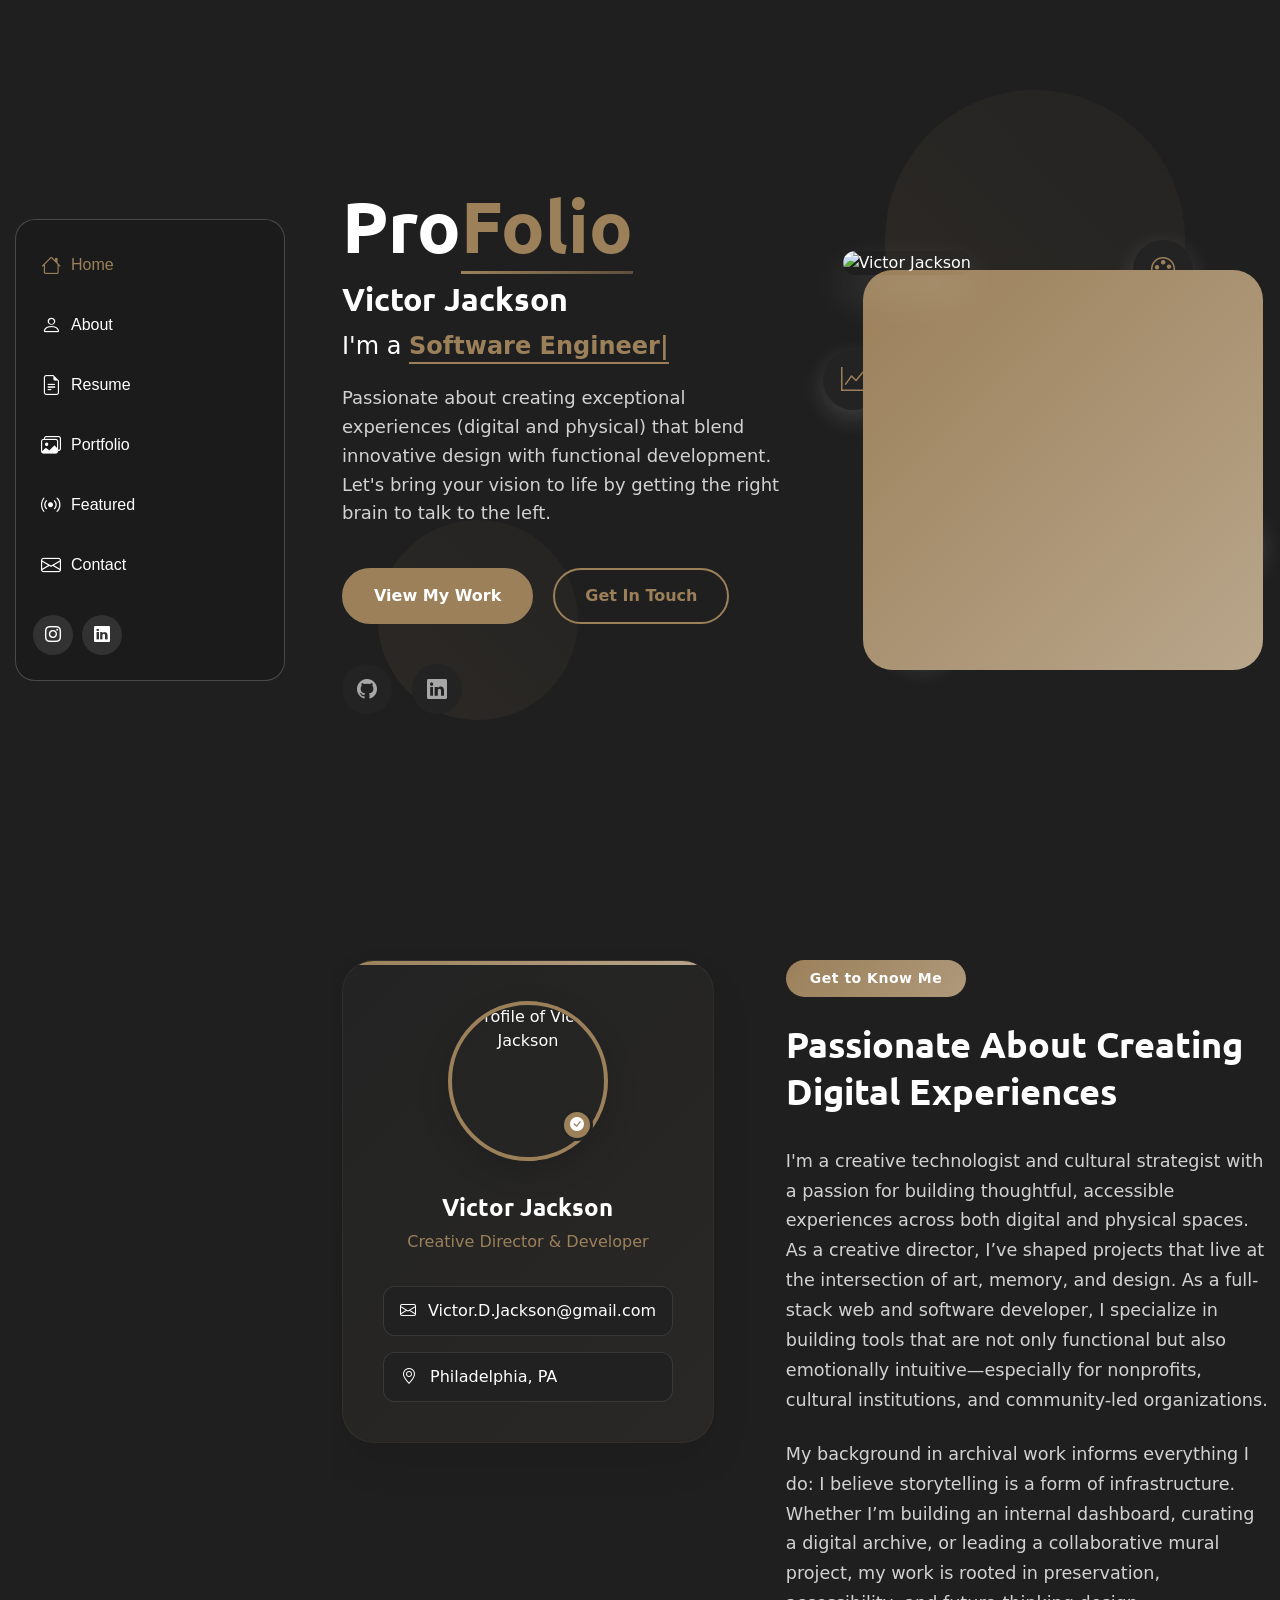
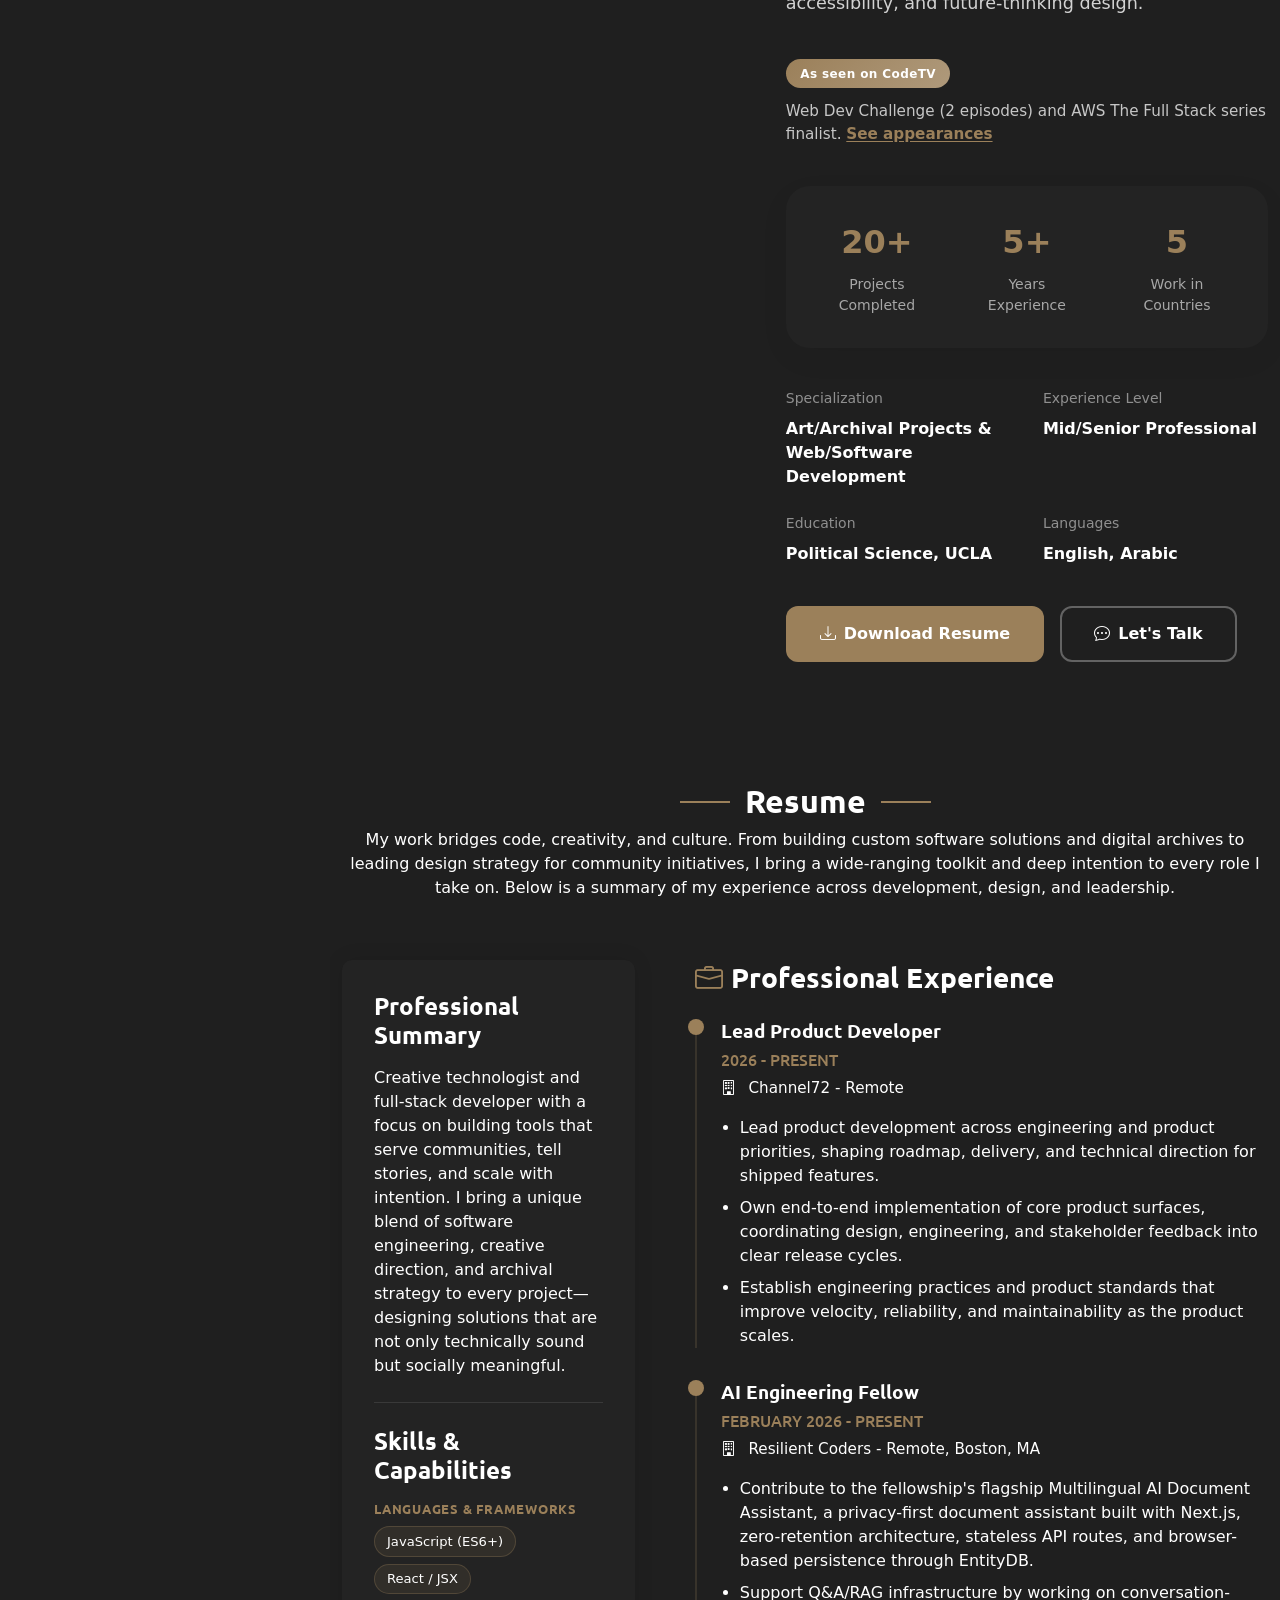
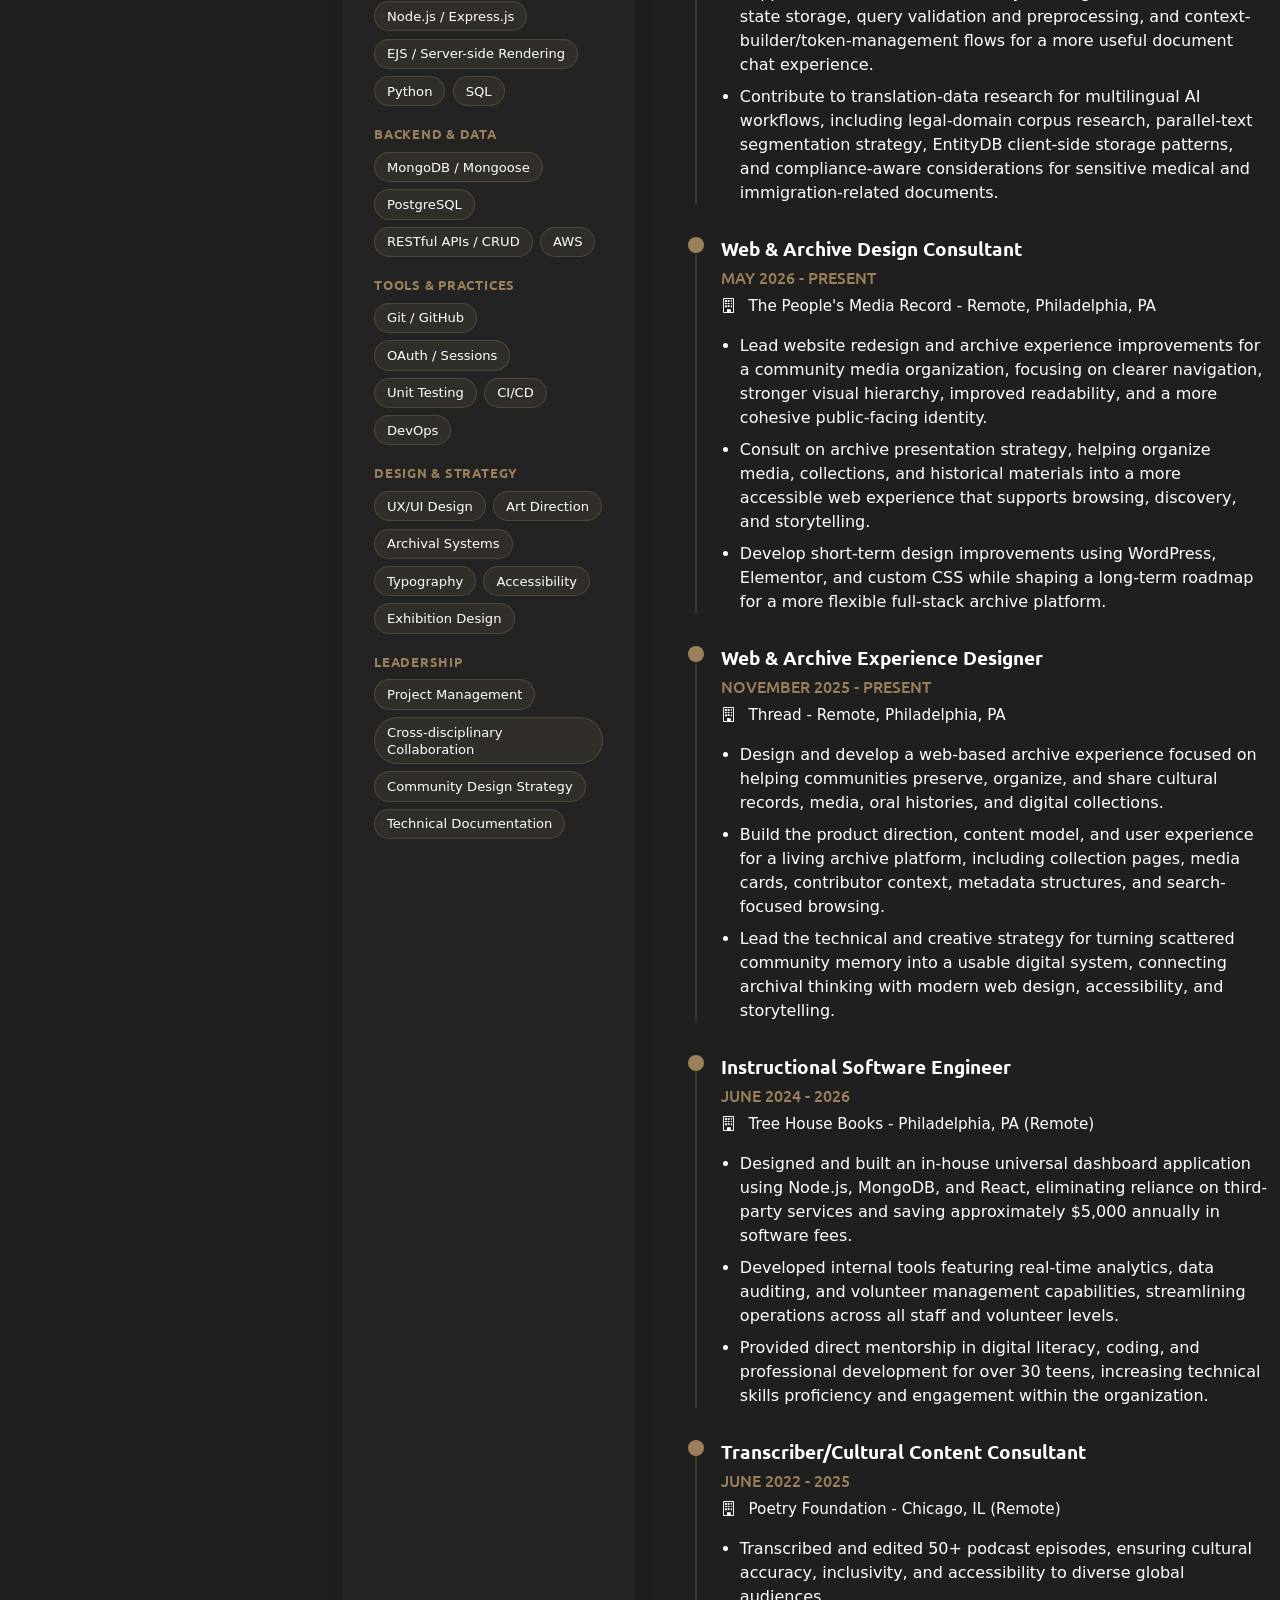
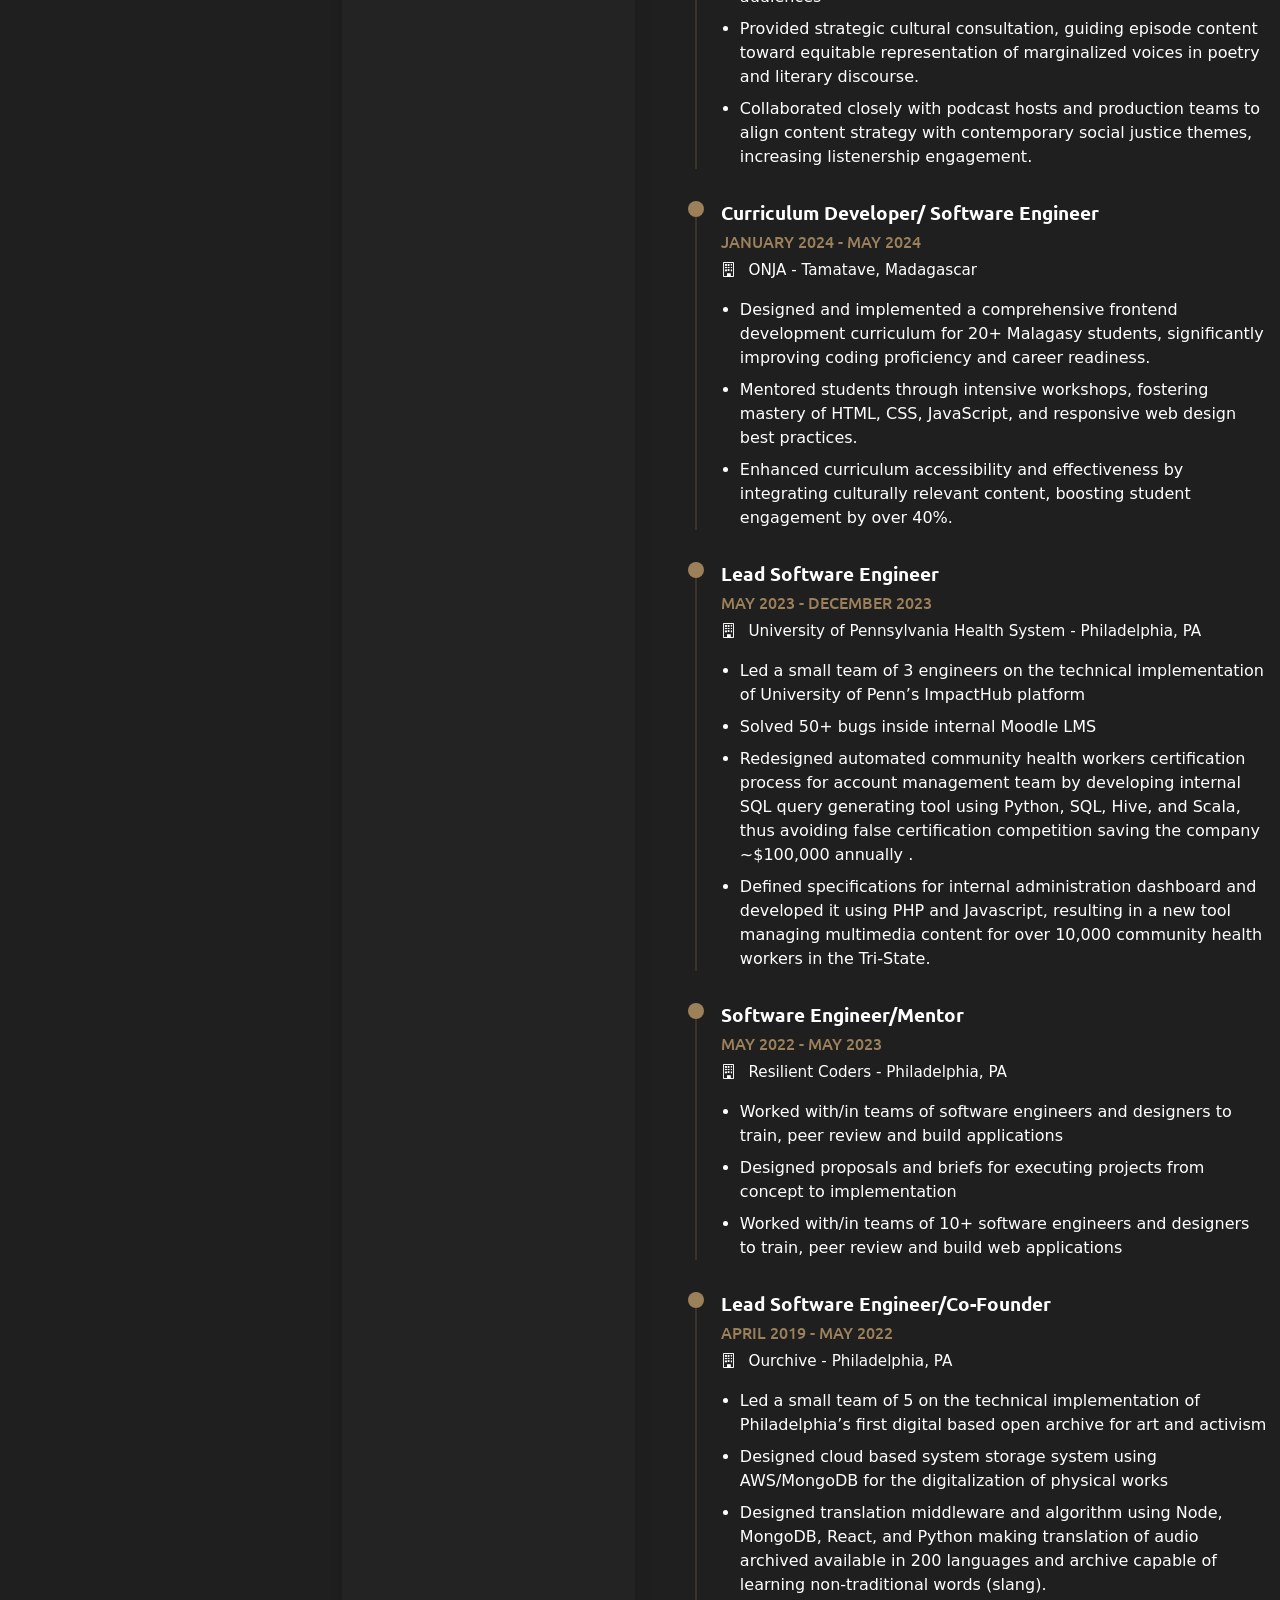
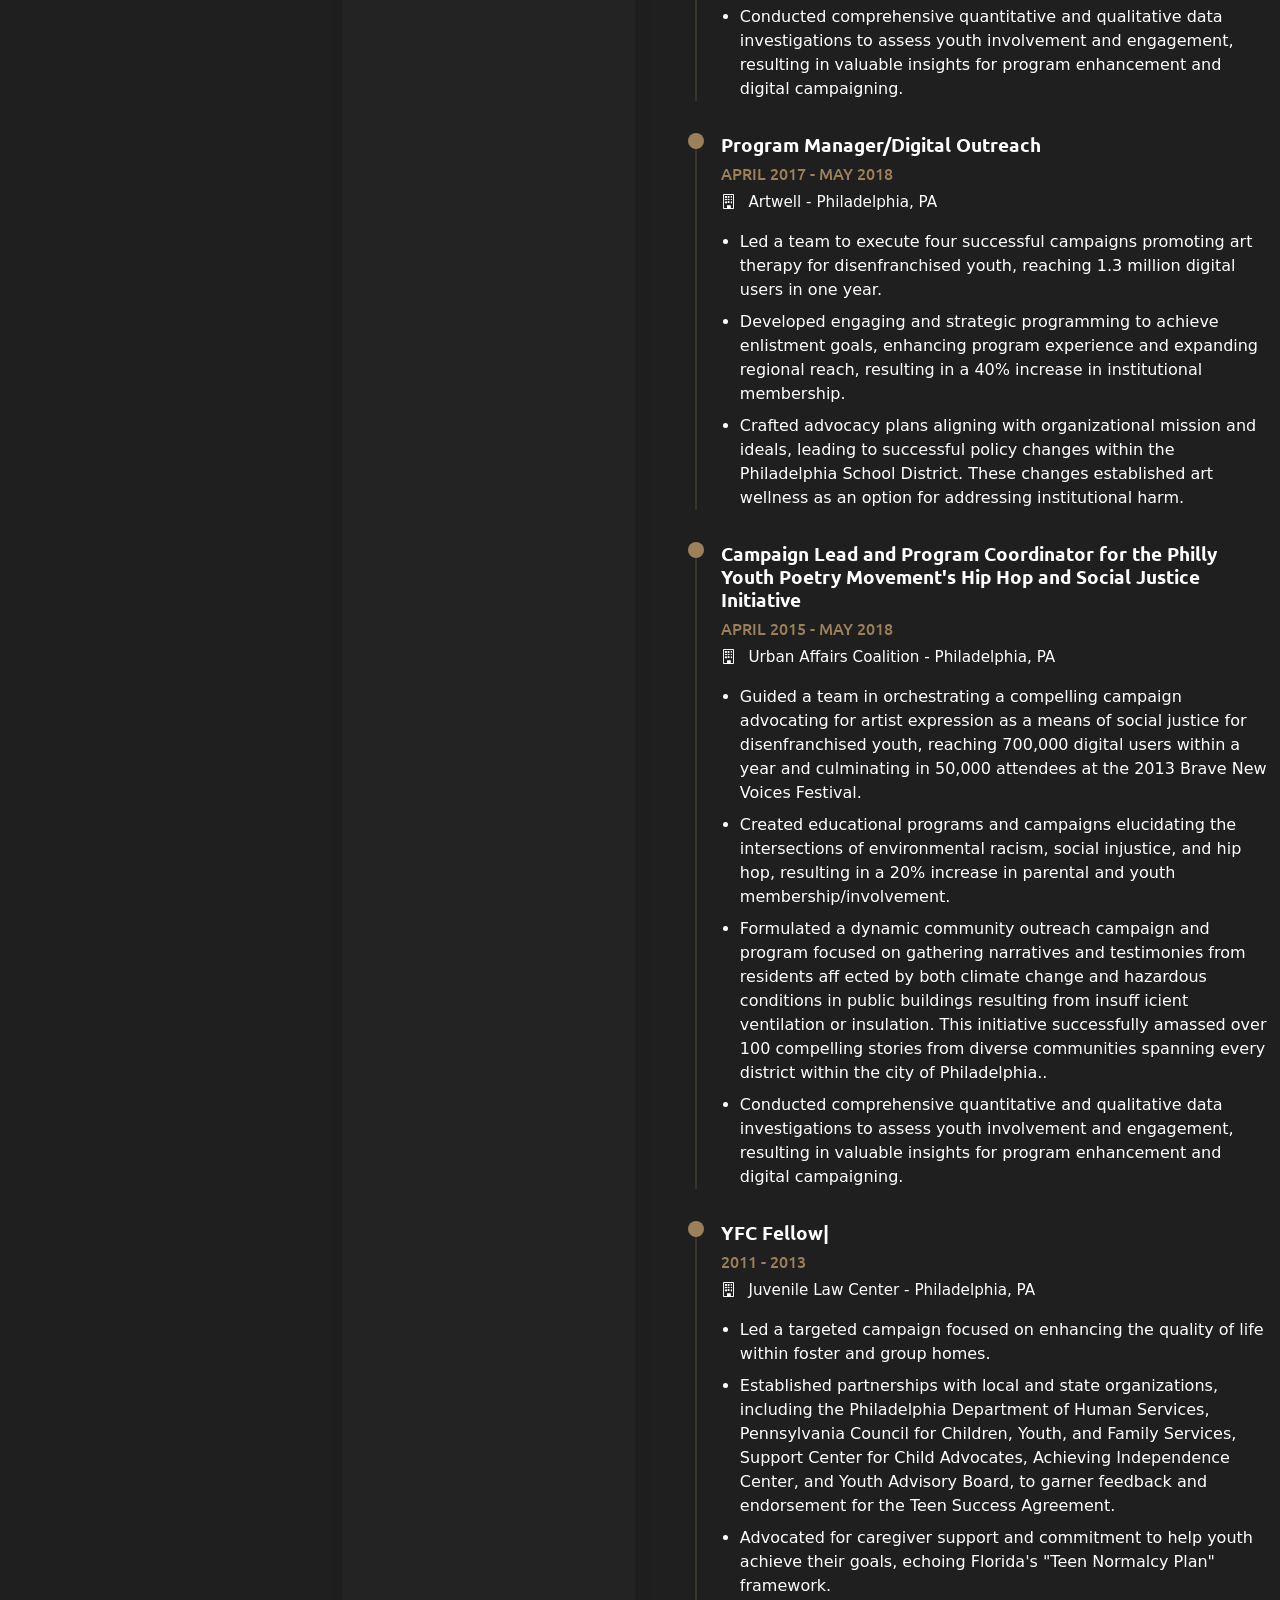
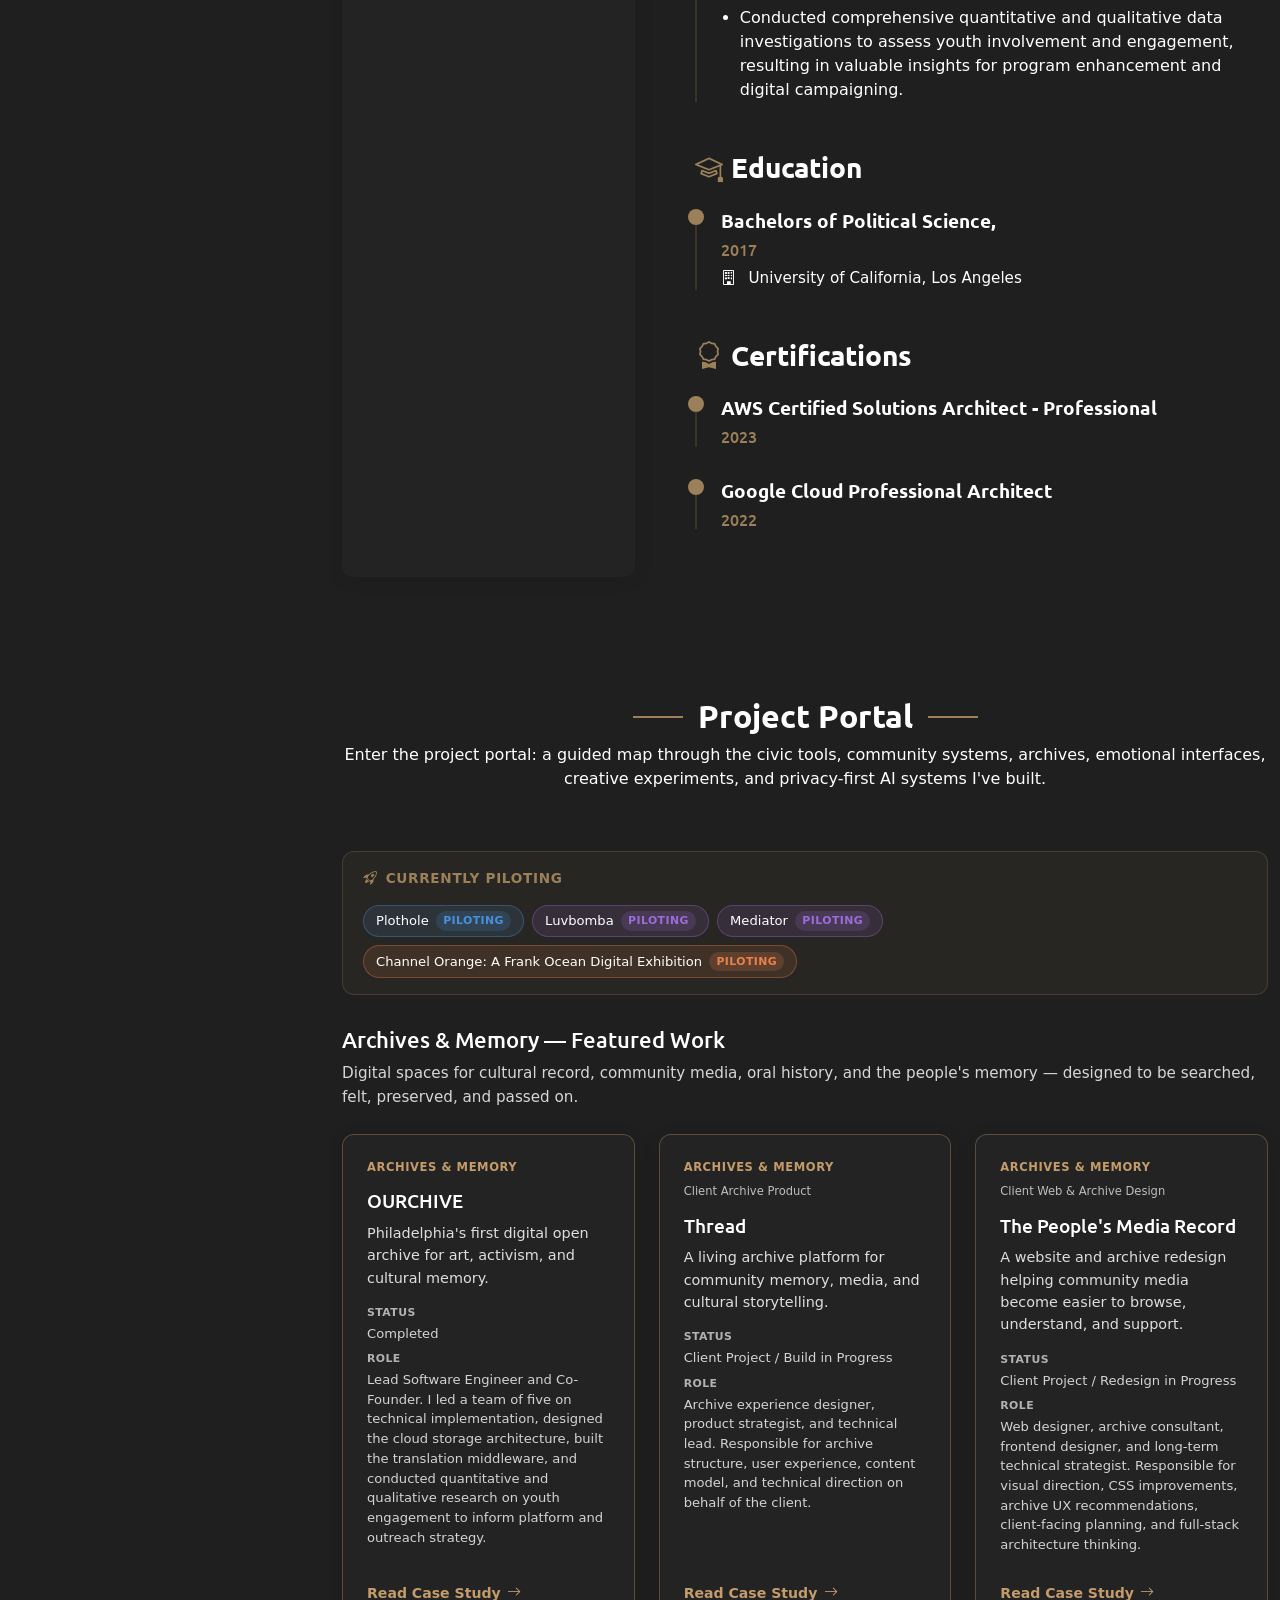
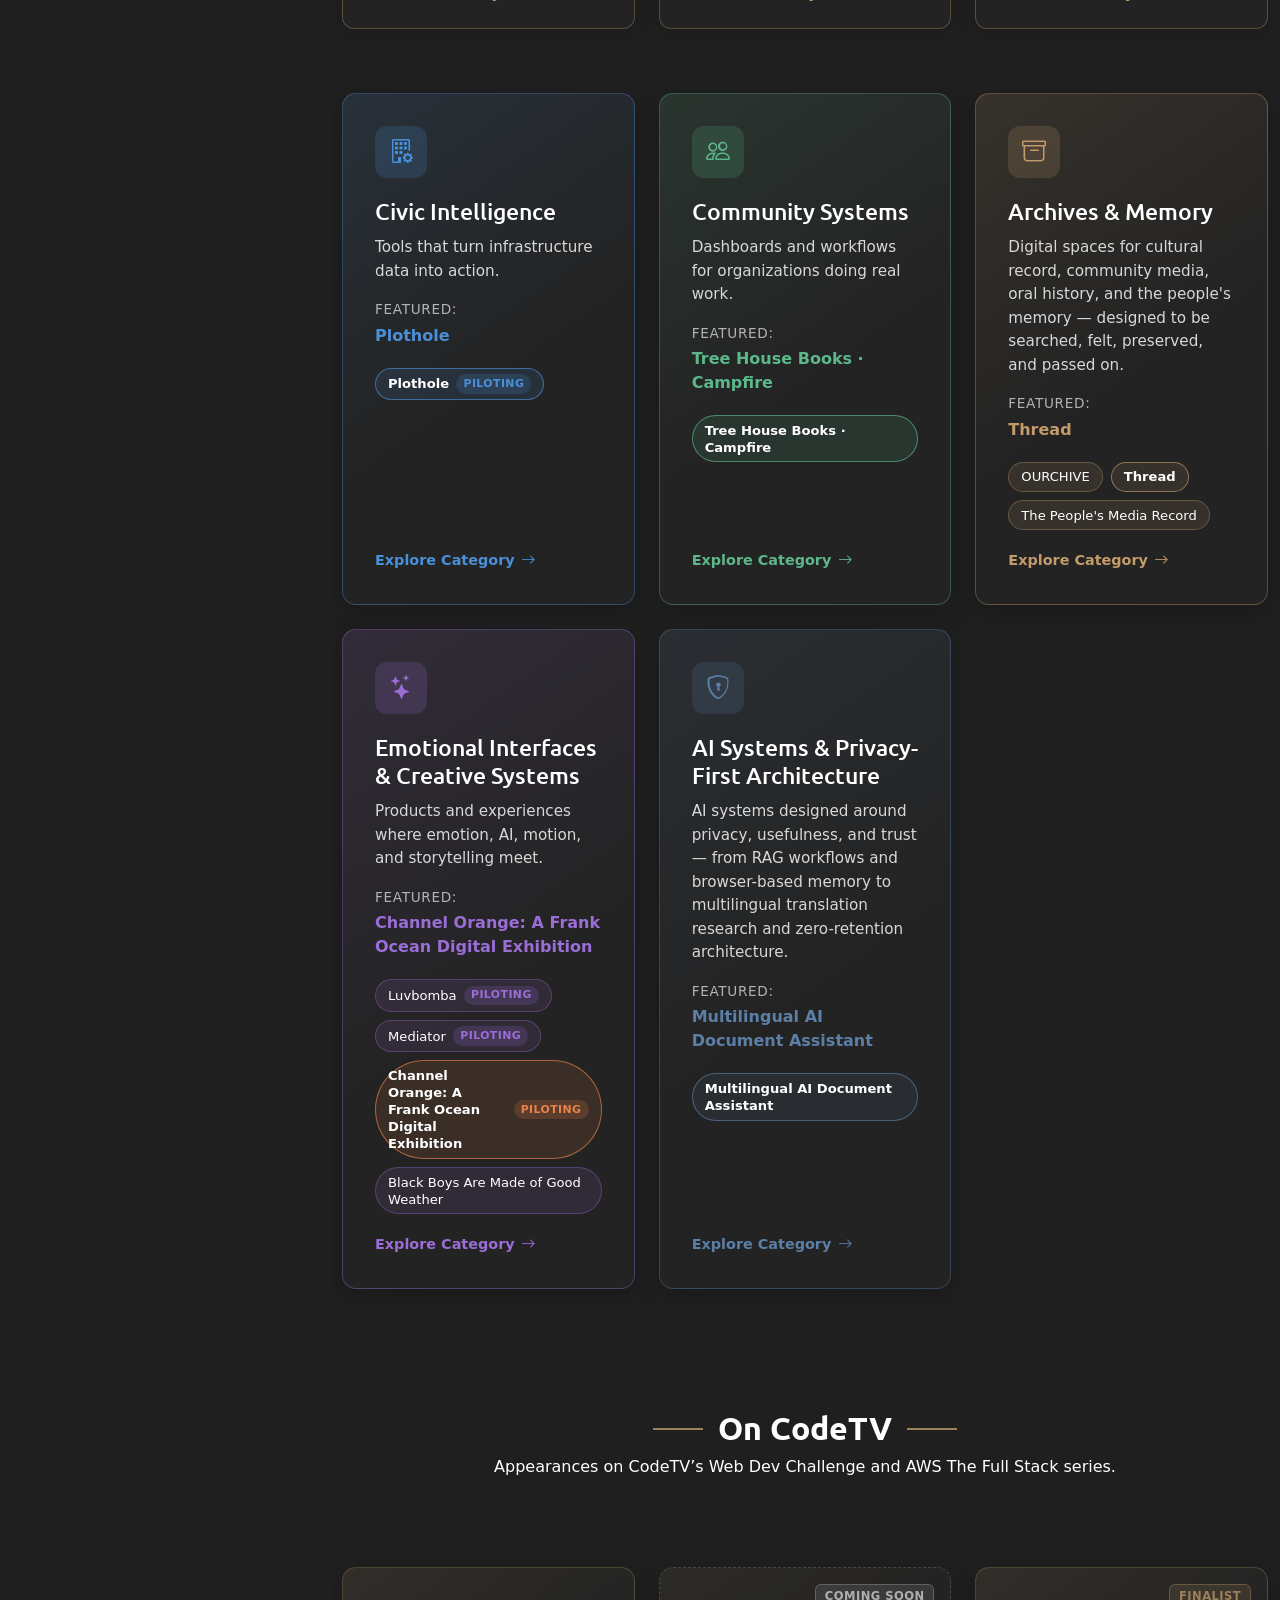
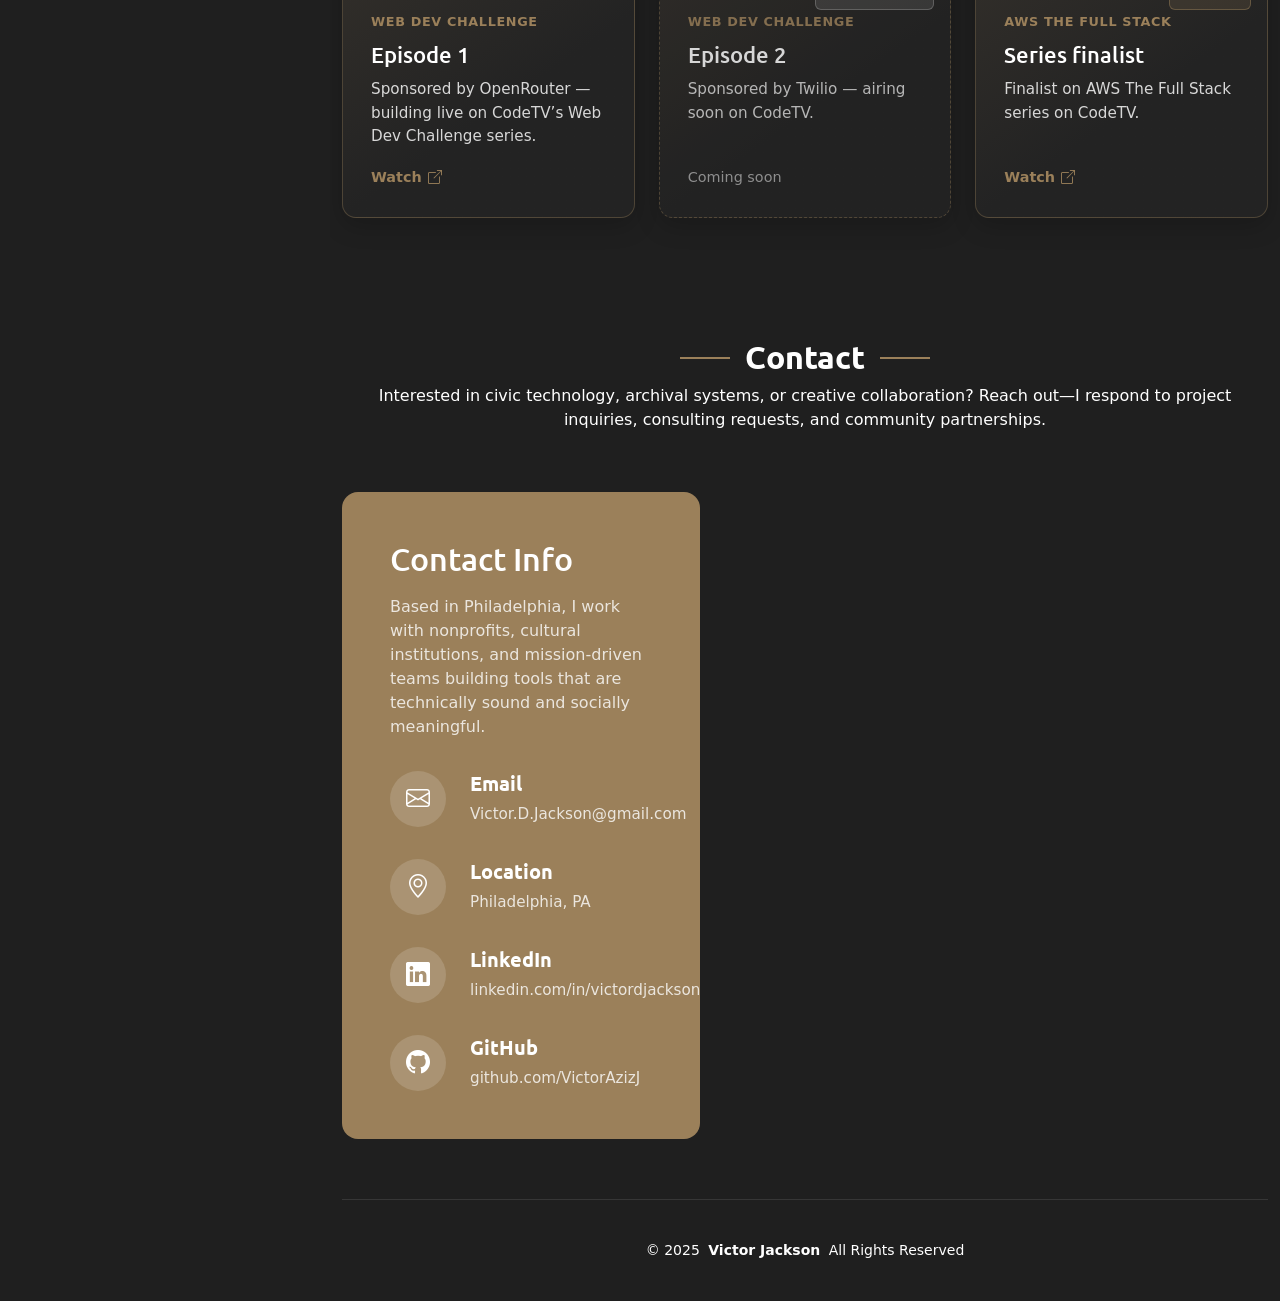
==== commit 82f996a7: "Add On CodeTV featured section and align Plothole as Full Stack finalist. Co-authored-by: Cursor <cu" ====
--- a/index.html
+++ b/index.html
@@ -67,7 +67,11 @@
                 ><i class="bi bi-images navicon"></i> Portfolio</a
               >
             </li>
-            
+            <li>
+              <a href="#featured"
+                ><i class="bi bi-broadcast navicon"></i> Featured</a
+              >
+            </li>
             <li>
               <a href="#contact"
                 ><i class="bi bi-envelope navicon"></i> Contact</a
@@ -239,6 +243,15 @@
                   </p>
                 </div>
 
+                <div class="as-seen-on">
+                  <span class="as-seen-on-label">As seen on CodeTV</span>
+                  <p class="as-seen-on-text">
+                    Web Dev Challenge (2 episodes) and AWS The Full Stack series
+                    finalist.
+                    <a href="#featured">See appearances</a>
+                  </p>
+                </div>
+
                 <div class="stats-grid">
                   <div class="stat-item">
                     <div class="stat-number">20+</div>
@@ -404,6 +417,31 @@
                 </h3>
 
                 <div class="resume-item">
+                  <h4>Lead Product Developer</h4>
+                  <h5>2026 - PRESENT</h5>
+                  <p class="company">
+                    <i class="bi bi-building"></i> Channel72 - Remote
+                  </p>
+                  <ul>
+                    <li>
+                      Lead product development across engineering and product
+                      priorities, shaping roadmap, delivery, and technical
+                      direction for shipped features.
+                    </li>
+                    <li>
+                      Own end-to-end implementation of core product surfaces,
+                      coordinating design, engineering, and stakeholder feedback
+                      into clear release cycles.
+                    </li>
+                    <li>
+                      Establish engineering practices and product standards that
+                      improve velocity, reliability, and maintainability as the
+                      product scales.
+                    </li>
+                  </ul>
+                </div>
+
+                <div class="resume-item">
                   <h4>AI Engineering Fellow</h4>
                   <h5>FEBRUARY 2026 - PRESENT</h5>
                   <p class="company">
@@ -781,7 +819,75 @@
       </section>
       <!-- /Project Portal Section -->
 
-     
+      <!-- Featured / On CodeTV Section -->
+      <section id="featured" class="featured-codetv section">
+        <div class="container section-title" data-aos="fade-up">
+          <h2>On CodeTV</h2>
+          <p>
+            Appearances on CodeTV’s Web Dev Challenge and AWS The Full Stack
+            series.
+          </p>
+        </div>
+
+        <div class="container" data-aos="fade-up" data-aos-delay="100">
+          <div class="row gy-4 featured-codetv-grid">
+            <div class="col-lg-4 col-md-6" data-aos="fade-up" data-aos-delay="100">
+              <a
+                href="https://youtu.be/BOCU-seUXQ8?si=EuV_RdBzQcs4UhrV"
+                class="featured-codetv-card"
+                target="_blank"
+                rel="noopener noreferrer"
+              >
+                <span class="featured-codetv-series">Web Dev Challenge</span>
+                <h3>Episode 1</h3>
+                <p class="featured-codetv-blurb">
+                  Sponsored by OpenRouter — building live on CodeTV’s Web Dev
+                  Challenge series.
+                </p>
+                <span class="featured-codetv-cta"
+                  >Watch <i class="bi bi-box-arrow-up-right"></i
+                ></span>
+              </a>
+            </div>
+
+            <div class="col-lg-4 col-md-6" data-aos="fade-up" data-aos-delay="200">
+              <div class="featured-codetv-card featured-codetv-card--soon">
+                <span class="featured-codetv-badge">Coming soon</span>
+                <span class="featured-codetv-series">Web Dev Challenge</span>
+                <h3>Episode 2</h3>
+                <p class="featured-codetv-blurb">
+                  Sponsored by Twilio — airing soon on CodeTV.
+                </p>
+                <span class="featured-codetv-cta featured-codetv-cta--muted"
+                  >Coming soon</span
+                >
+              </div>
+            </div>
+
+            <div class="col-lg-4 col-md-6" data-aos="fade-up" data-aos-delay="300">
+              <a
+                href="https://www.youtube.com/watch?v=8aHXhAlylQc&list=PLcvupBIxVgGc"
+                class="featured-codetv-card"
+                target="_blank"
+                rel="noopener noreferrer"
+              >
+                <span class="featured-codetv-badge featured-codetv-badge--finalist"
+                  >Finalist</span
+                >
+                <span class="featured-codetv-series">AWS The Full Stack</span>
+                <h3>Series finalist</h3>
+                <p class="featured-codetv-blurb">
+                  Finalist on AWS The Full Stack series on CodeTV.
+                </p>
+                <span class="featured-codetv-cta"
+                  >Watch <i class="bi bi-box-arrow-up-right"></i
+                ></span>
+              </a>
+            </div>
+          </div>
+        </div>
+      </section>
+      <!-- /Featured / On CodeTV Section -->
 
       <!-- Contact Section -->
       <section id="contact" class="contact section">
--- a/assets/css/main.css
+++ b/assets/css/main.css
@@ -1043,6 +1043,39 @@
 
 .about .about-content .description p:last-child {
   margin-bottom: 0;
+}
+
+.about .as-seen-on {
+  display: flex;
+  flex-wrap: wrap;
+  align-items: baseline;
+  gap: 0.75rem 1rem;
+  margin-bottom: 2.5rem;
+}
+
+.about .as-seen-on .as-seen-on-label {
+  display: inline-block;
+  background: linear-gradient(135deg, var(--accent-color), color-mix(in srgb, var(--accent-color), var(--heading-color) 20%));
+  color: var(--contrast-color);
+  padding: 0.35rem 0.9rem;
+  border-radius: 2rem;
+  font-size: 0.75rem;
+  font-weight: 600;
+  letter-spacing: 0.4px;
+  white-space: nowrap;
+}
+
+.about .as-seen-on .as-seen-on-text {
+  margin: 0;
+  font-size: 0.95rem;
+  line-height: 1.5;
+  color: color-mix(in srgb, var(--default-color), transparent 25%);
+}
+
+.about .as-seen-on .as-seen-on-text a {
+  font-weight: 600;
+  text-decoration: underline;
+  text-underline-offset: 2px;
 }
 
 .about .stats-grid {
@@ -3229,6 +3262,147 @@
 }
 
 /*--------------------------------------------------------------
+# Featured / On CodeTV Section
+--------------------------------------------------------------*/
+.featured-codetv .featured-codetv-grid {
+  margin-top: 0.25rem;
+}
+
+.featured-codetv .featured-codetv-card {
+  position: relative;
+  display: flex;
+  flex-direction: column;
+  gap: 0.65rem;
+  height: 100%;
+  min-height: 240px;
+  padding: 1.75rem;
+  padding-top: 2.75rem;
+  border-radius: 14px;
+  text-decoration: none;
+  color: inherit;
+  background: linear-gradient(
+    145deg,
+    color-mix(in srgb, var(--accent-color), var(--surface-color) 88%) 0%,
+    var(--surface-color) 55%
+  );
+  border: 1px solid color-mix(in srgb, var(--accent-color), transparent 65%);
+  box-shadow: 0 8px 24px rgba(0, 0, 0, 0.18);
+  transition: transform 0.3s ease, box-shadow 0.3s ease, border-color 0.3s ease;
+}
+
+a.featured-codetv-card:hover {
+  transform: translateY(-4px);
+  border-color: color-mix(in srgb, var(--accent-color), transparent 25%);
+  box-shadow:
+    0 16px 40px rgba(0, 0, 0, 0.28),
+    0 0 0 1px color-mix(in srgb, var(--accent-color), transparent 50%);
+  color: inherit;
+}
+
+a.featured-codetv-card:focus-visible {
+  outline: 2px solid var(--accent-color);
+  outline-offset: 3px;
+}
+
+.featured-codetv .featured-codetv-card--soon {
+  opacity: 0.82;
+  cursor: default;
+  border-style: dashed;
+  border-color: color-mix(in srgb, var(--accent-color), transparent 55%);
+}
+
+.featured-codetv .featured-codetv-badge {
+  position: absolute;
+  top: 1rem;
+  right: 1rem;
+  display: inline-block;
+  padding: 0.2rem 0.55rem;
+  border-radius: 6px;
+  font-size: 0.72rem;
+  font-weight: 600;
+  text-transform: uppercase;
+  letter-spacing: 0.04em;
+  color: color-mix(in srgb, var(--default-color), transparent 25%);
+  background-color: color-mix(in srgb, var(--default-color), transparent 88%);
+  border: 1px solid color-mix(in srgb, var(--default-color), transparent 75%);
+}
+
+.featured-codetv .featured-codetv-badge--finalist {
+  color: var(--accent-color);
+  background-color: color-mix(in srgb, var(--accent-color), transparent 82%);
+  border-color: color-mix(in srgb, var(--accent-color), transparent 55%);
+}
+
+.featured-codetv .featured-codetv-series {
+  font-size: 0.8rem;
+  font-weight: 600;
+  text-transform: uppercase;
+  letter-spacing: 0.05em;
+  color: var(--accent-color);
+}
+
+.featured-codetv .featured-codetv-card h3 {
+  font-size: 1.35rem;
+  margin: 0;
+  color: var(--heading-color);
+}
+
+.featured-codetv .featured-codetv-blurb {
+  font-size: 0.95rem;
+  line-height: 1.55;
+  color: color-mix(in srgb, var(--default-color), transparent 18%);
+  margin: 0 0 0.5rem;
+  flex-grow: 1;
+}
+
+.featured-codetv .featured-codetv-cta {
+  display: inline-flex;
+  align-items: center;
+  gap: 0.4rem;
+  margin-top: auto;
+  font-size: 0.9rem;
+  font-weight: 600;
+  color: var(--accent-color);
+  transition: gap 0.2s ease;
+}
+
+a.featured-codetv-card:hover .featured-codetv-cta {
+  gap: 0.65rem;
+}
+
+.featured-codetv .featured-codetv-cta--muted {
+  color: color-mix(in srgb, var(--default-color), transparent 40%);
+  font-weight: 500;
+}
+
+@media (max-width: 767.98px) {
+  .featured-codetv .featured-codetv-card {
+    min-height: 0;
+    padding: 1.5rem;
+    padding-top: 2.5rem;
+  }
+
+  .featured-codetv .featured-codetv-card h3 {
+    font-size: 1.2rem;
+  }
+}
+
+@media (prefers-reduced-motion: reduce) {
+  .featured-codetv .featured-codetv-card,
+  .featured-codetv .featured-codetv-cta {
+    transition: none;
+  }
+
+  a.featured-codetv-card:hover {
+    transform: none;
+  }
+
+  a.featured-codetv-card:hover .featured-codetv-cta {
+    gap: 0.4rem;
+  }
+}
+
+/*--------------------------------------------------------------
 # Starter Section Section
 --------------------------------------------------------------*/
 .starter-section {
